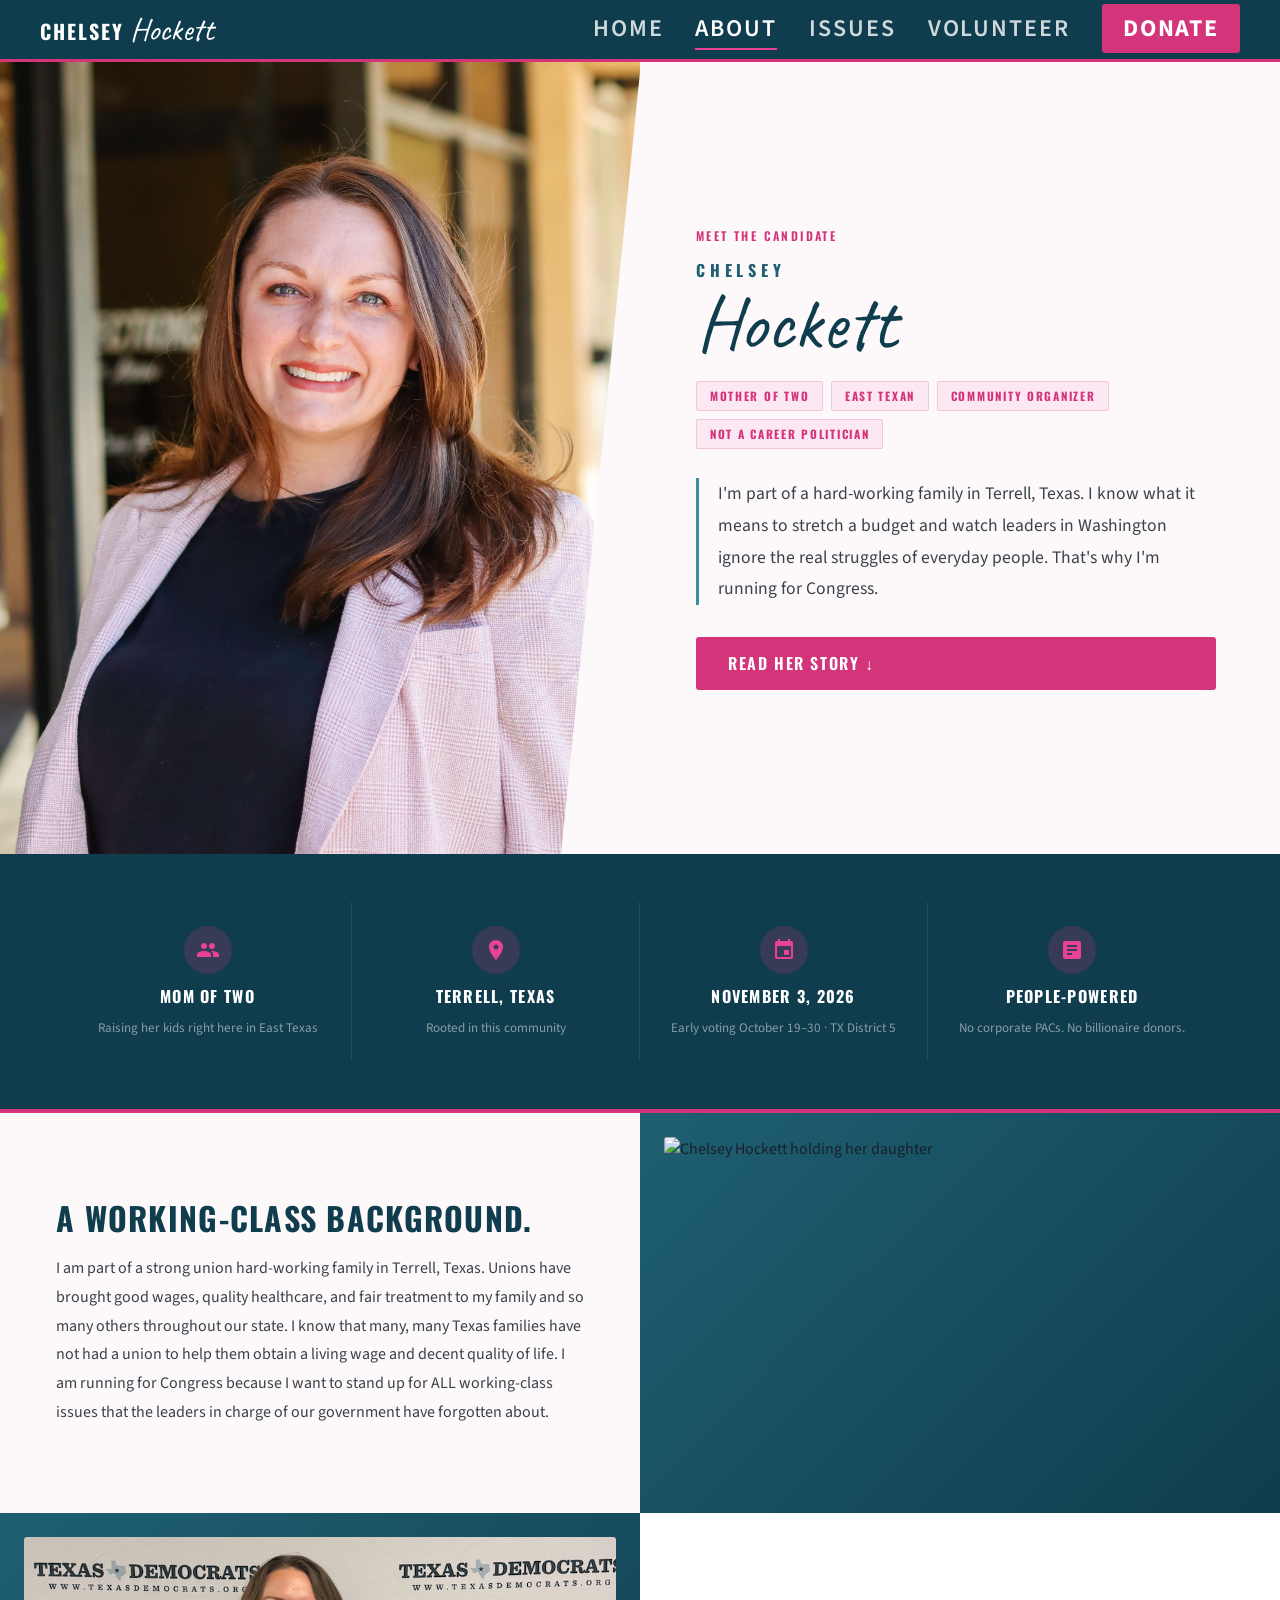
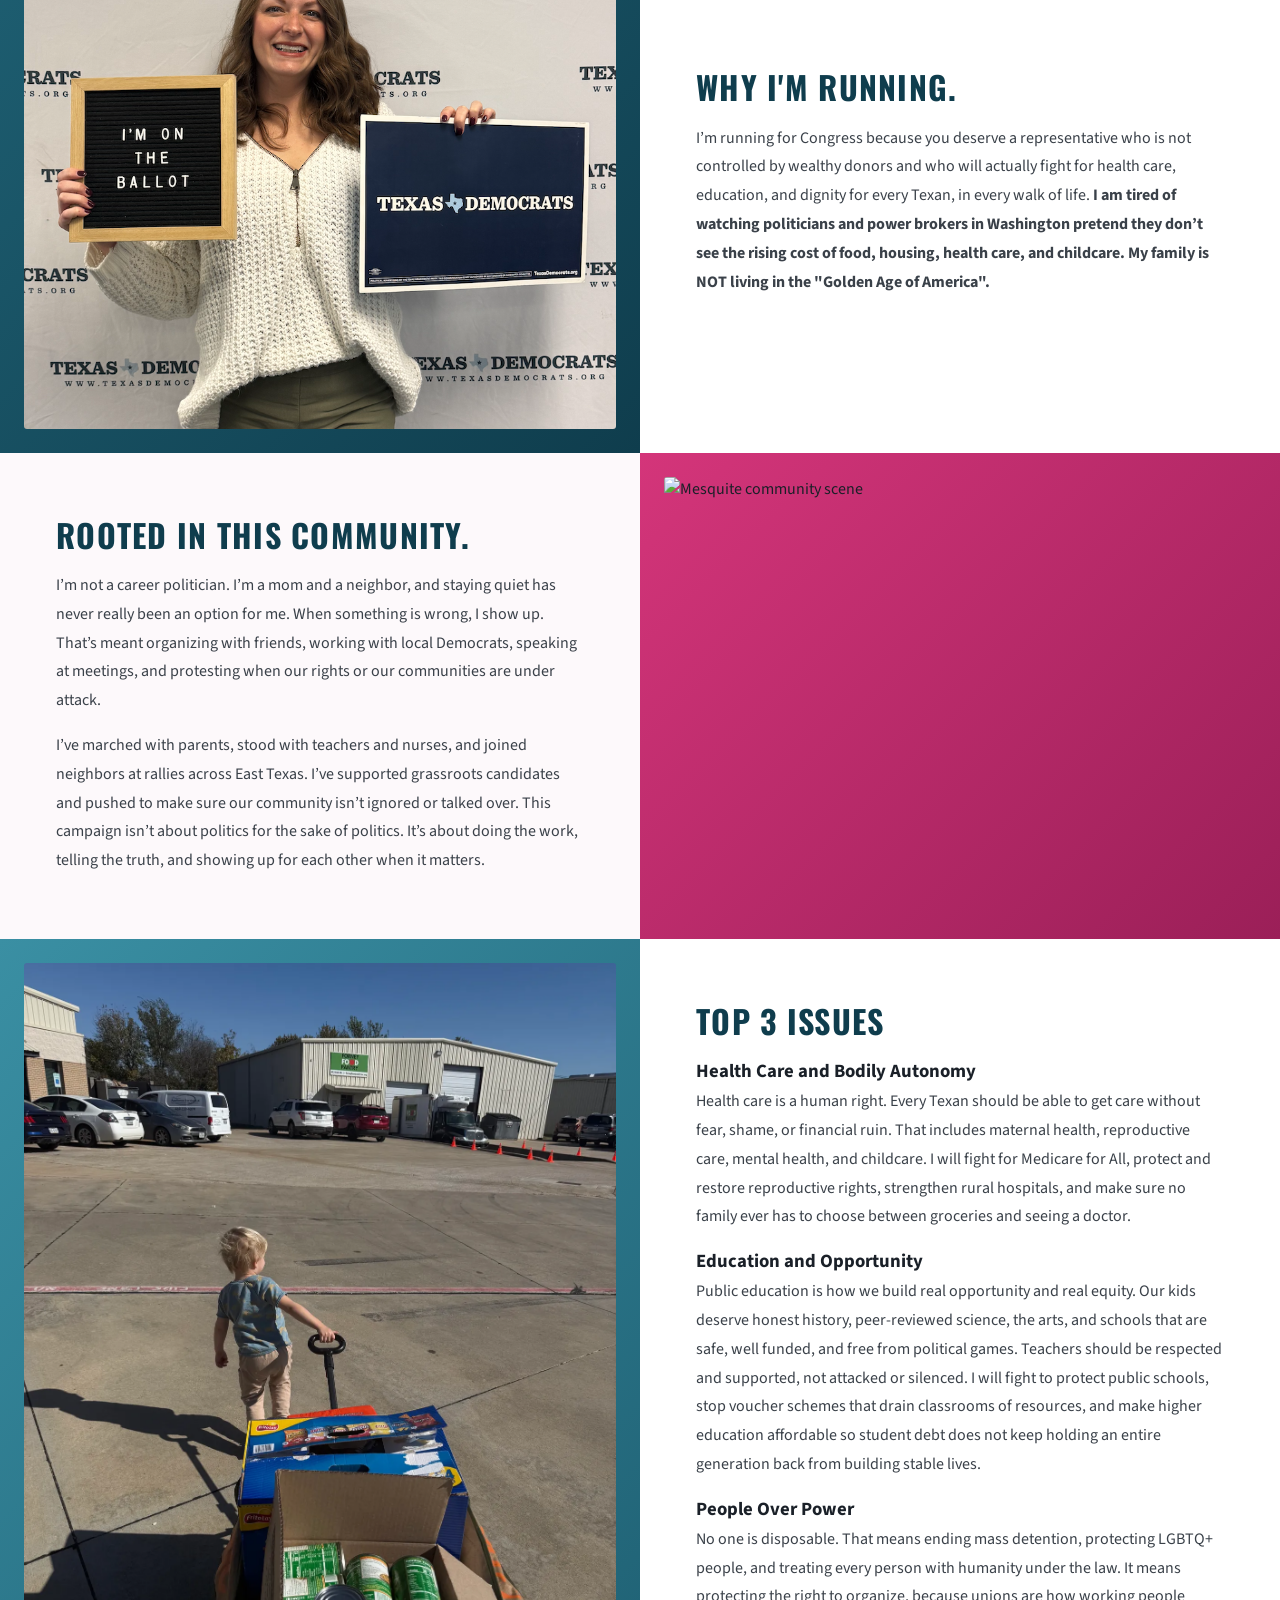
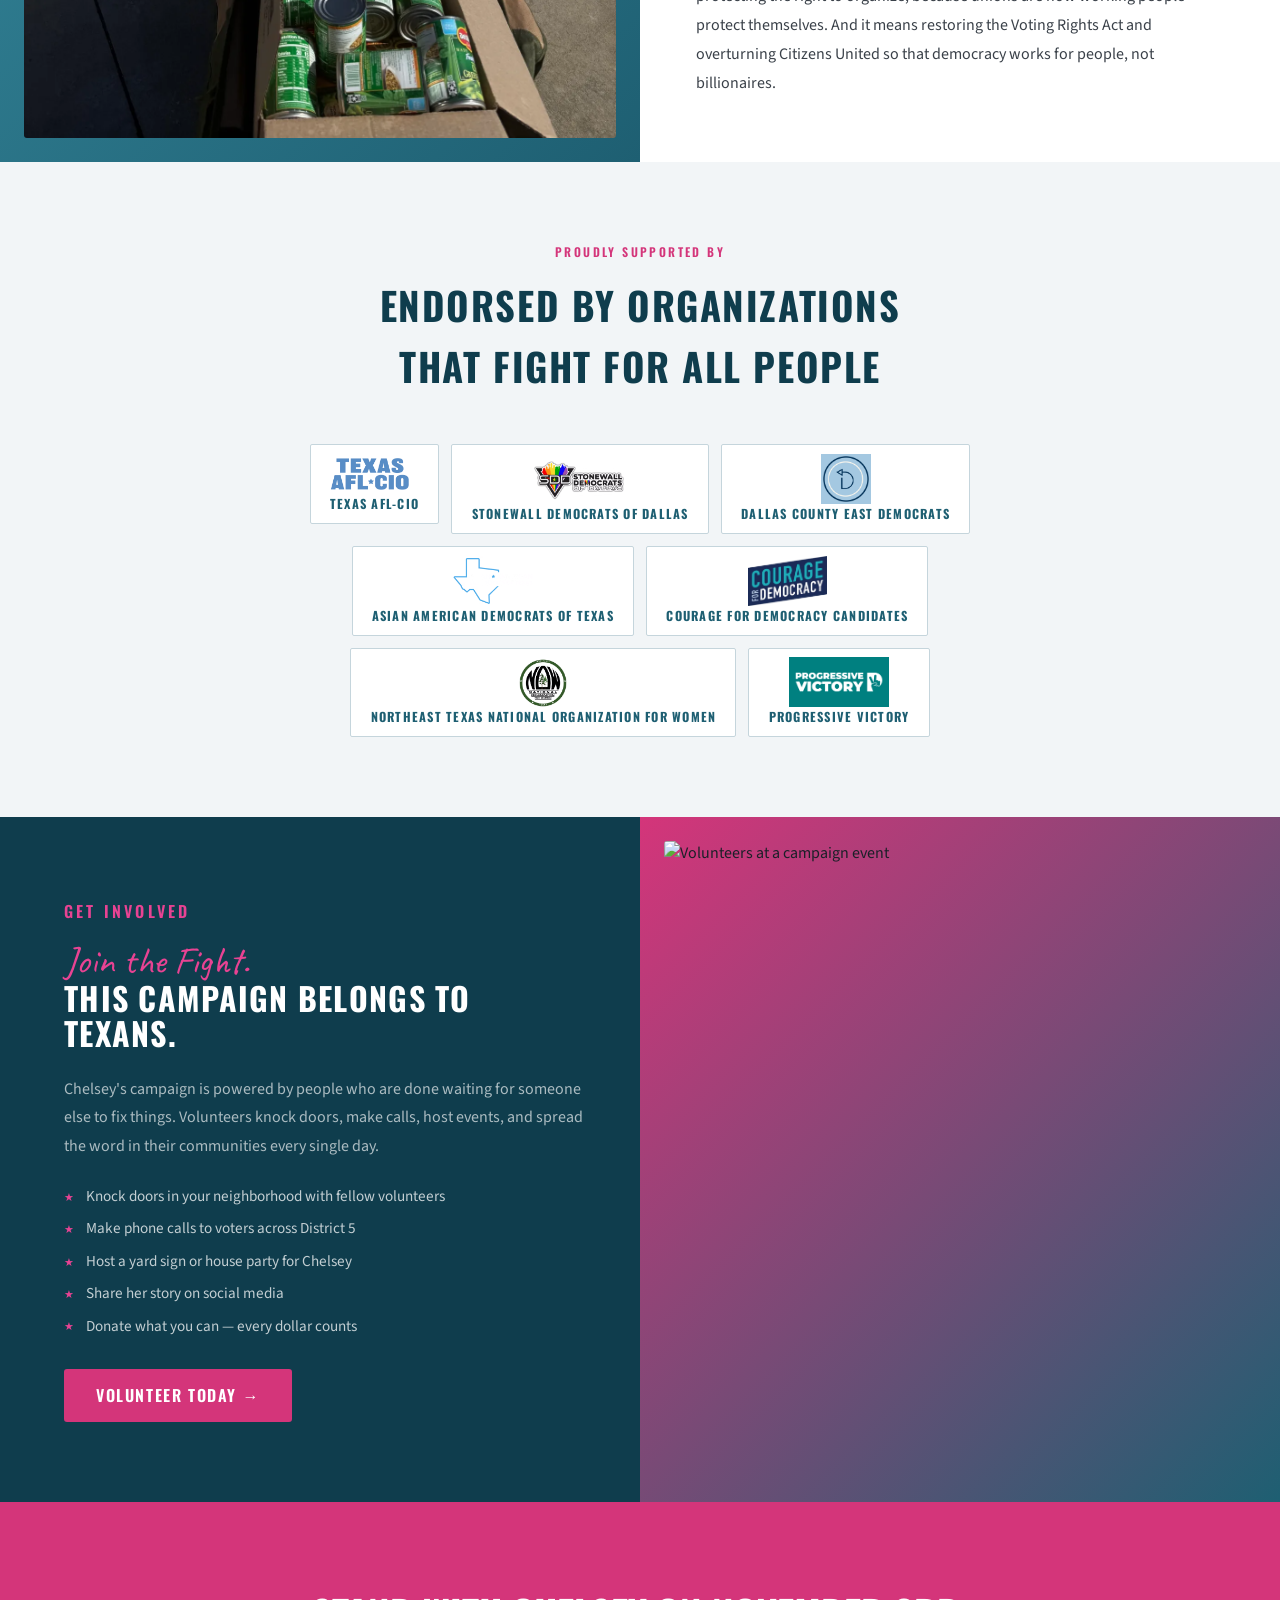
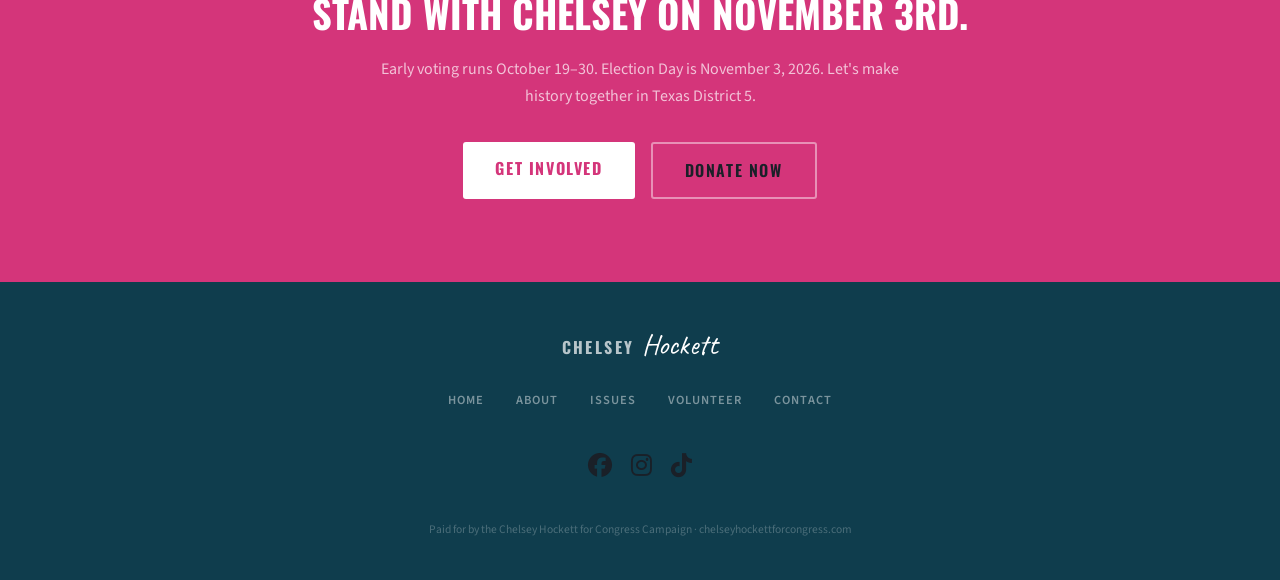
==== about.html @ 472e2acf "added volunteer page, corrected social media icons on index page, added google calendar api and js" ====
<!DOCTYPE html>
<html lang="en">
<head>
<meta charset="UTF-8">
<meta name="viewport" content="width=device-width, initial-scale=1.0">
<title>About – Chelsey Hockett for Congress</title>
<link href="https://fonts.googleapis.com/css2?family=Oswald:wght@400;600;700&family=Satisfy&family=Source+Sans+3:wght@400;600&display=swap" rel="stylesheet">
<link href="https://fonts.googleapis.com/css2?family=Caveat:wght@400..700&family=Oswald:wght@400;600;700&family=Satisfy&family=Source+Sans+3:wght@400;600&display=swap" rel="stylesheet">
<link rel="stylesheet" href="https://cdnjs.cloudflare.com/ajax/libs/font-awesome/6.5.0/css/all.min.css">
<link rel="stylesheet" href="css/style.css">
</head>

<body>
<!-- NAV -->
<nav>
  <div class="nav-logo">
    <span class="nav-logo-bold">Chelsey</span>
    <span class="nav-logo-script">Hockett</span>
  </div>
  <button class="nav-toggle" aria-label="Toggle navigation" onclick="this.classList.toggle('open'); document.querySelector('.nav-links').classList.toggle('open')"><span></span><span></span><span></span></button>
  <ul class="nav-links">
    <li><a href="index.html">Home</a></li>
    <li><a href="about.html" class="active">About</a></li>
    <li><a href="issues.html">Issues</a></li>
    <li><a href="volunteer.html">Volunteer</a></li>
    <li><a href="https://secure.actblue.com/donate/chelseyhockettforcongress" class="nav-donate">Donate</a></li>
  </ul>
</nav>

<!-- HERO -->
<section class="about-hero">
  <div class="about-hero-photo">
    <div class="photo-placeholder">
      <img src="images/chelsey.jpg" alt="Chelsey Hockett smiling" style="position: absolute; top: 0; left: 0; width: 100%; height: 100%; object-fit: cover">
    </div>
  </div>
  <div class="about-hero-text">
    <p class="section-label">Meet the Candidate</p>
    <div class="hero-name-display">
      <span class="first">Chelsey</span>
      <span class="last">Hockett</span>
    </div>
    <div class="hero-descriptor">
      <span class="descriptor-tag">Mother of Two</span>
      <span class="descriptor-tag">East Texan</span>
      <span class="descriptor-tag">Community Organizer</span>
      <span class="descriptor-tag">Not a Career Politician</span>
    </div>
    <p class="hero-intro">I'm part of a hard-working family in Terrell, Texas. I know what it means to stretch a budget and watch leaders in Washington ignore the real struggles of everyday people. That's why I'm running for Congress.</p>
    <a href="#her-story" class="btn-pink">Read Her Story ↓</a>
  </div>
</section>

<!-- IDENTITY STRIP -->
<div class="identity-strip">
  <div class="identity-item">
    <div class="identity-icon">
      <svg viewBox="0 0 24 24"><path d="M16 11c1.66 0 2.99-1.34 2.99-3S17.66 5 16 5c-1.66 0-3 1.34-3 3s1.34 3 3 3zm-8 0c1.66 0 2.99-1.34 2.99-3S9.66 5 8 5C6.34 5 5 6.34 5 8s1.34 3 3 3zm0 2c-2.33 0-7 1.17-7 3.5V19h14v-2.5c0-2.33-4.67-3.5-7-3.5zm8 0c-.29 0-.62.02-.97.05 1.16.84 1.97 1.97 1.97 3.45V19h6v-2.5c0-2.33-4.67-3.5-7-3.5z"/></svg>
    </div>
    <h3>Mom of Two</h3>
    <p>Raising her kids right here in East Texas</p>
  </div>
  <div class="identity-item">
    <div class="identity-icon">
      <svg viewBox="0 0 24 24"><path d="M12 2C8.13 2 5 5.13 5 9c0 5.25 7 13 7 13s7-7.75 7-13c0-3.87-3.13-7-7-7zm0 9.5c-1.38 0-2.5-1.12-2.5-2.5s1.12-2.5 2.5-2.5 2.5 1.12 2.5 2.5-1.12 2.5-2.5 2.5z"/></svg>
    </div>
    <h3>Terrell, Texas</h3>
    <p>Rooted in this community</p>
  </div>
  <div class="identity-item">
    <div class="identity-icon">
      <svg viewBox="0 0 24 24"><path d="M17 12h-5v5h5v-5zM16 1v2H8V1H6v2H5c-1.11 0-1.99.9-1.99 2L3 19c0 1.1.89 2 2 2h14c1.1 0 2-.9 2-2V5c0-1.1-.9-2-2-2h-1V1h-2zm3 18H5V8h14v11z"/></svg>
    </div>
    <h3>November 3, 2026</h3>
    <p>Early voting October 19–30 · TX District 5</p>
  </div>
  <div class="identity-item">
    <div class="identity-icon">
      <svg viewBox="0 0 24 24"><path d="M19 3H5c-1.1 0-2 .9-2 2v14c0 1.1.9 2 2 2h14c1.1 0 2-.9 2-2V5c0-1.1-.9-2-2-2zm-7 14H7v-2h5v2zm5-4H7v-2h10v2zm0-4H7V7h10v2z"/></svg>
    </div>
    <h3>People-Powered</h3>
    <p>No corporate PACs. No billionaire donors.</p>
  </div>
</div>

<!-- STORY SECTIONS -->
<div id="her-story">

  <!-- Chapter 1: Who She Is -->
  <div class="story-section">
    <div class="story-text cream">
      <h2>A Working-Class Background.</h2>
      <p>I am part of a strong union hard-working family in Terrell, Texas. Unions have brought good wages, quality healthcare, and fair treatment to my family and so many others throughout our state. I know that many, many Texas families have not had a union to help them obtain a living wage and decent quality of life. I am running for Congress because I want to stand up for ALL working-class issues that the leaders in charge of our government have forgotten about.</p>
    </div>
<div class="story-photo deep-bg" style="padding: 1.5rem;">
  <img src="images/chelseyandava.jpg" alt="Chelsey Hockett holding her daughter" style="width: 100%; height: 100%; object-fit: contain; display: block; border-radius: 3px;">
</div>
  </div>

  <!-- Chapter 2: Why She's Running -->
  <div class="story-section reverse">
    <div class="story-text">
      <h2>Why I'm Running.</h2>
      <p>I’m running for Congress because you deserve a representative who is not controlled by wealthy donors and who will actually fight for health care, education, and dignity for every Texan, in every walk of life. <b>I am tired of watching politicians and power brokers in Washington pretend they don’t see the rising cost of food, housing, health care, and childcare. My family is NOT living in the "Golden Age of America".</b></p>
    </div>
<div class="story-photo deep-bg" style="padding: 1.5rem;">
  <img src="images/registeredDem2.png" alt="Chelsey Hockett holding a plaque that says 'Registered Democrat'" style="width: 100%; height: 100%; object-fit: contain; display: block; border-radius: 3px;">
</div>
  </div>

  <!-- PULL QUOTE -->
 <!-- <div class="full-quote">
    <blockquote>"I'm running because you deserve someone in Congress who knows what a grocery bill feels like. Someone who isn't beholden to donors, only to their constituents."</blockquote>
    <cite>— Chelsey Hockett</cite>
  </div>
-->
  <!-- Chapter 3: Community -->
  <div class="story-section">
    <div class="story-text cream">
      <h2>Rooted in This Community.</h2>
      <p>I’m not a career politician. I’m a mom and a neighbor, and staying quiet has never really been an option for me. When something is wrong, I show up. That’s meant organizing with friends, working with local Democrats, speaking at meetings, and protesting when our rights or our communities are under attack.</p>
      <p>I’ve marched with parents, stood with teachers and nurses, and joined neighbors at rallies across East Texas. I’ve supported grassroots candidates and pushed to make sure our community isn’t ignored or talked over. This campaign isn’t about politics for the sake of politics. It’s about doing the work, telling the truth, and showing up for each other when it matters.</p>
    </div>
    <div class="story-photo pink-bg">
      <img src="images/mesquite.jpg" alt="Mesquite community scene" style="position: absolute; top: 1.5rem; left: 1.5rem; width: calc(100% - 3rem); height: calc(100% - 3rem); object-fit: cover; border-radius: 3px">
    </div>
  </div>

  <!-- Chapter 4: What She Believes -->
  <div class="story-section reverse">
    <div class="story-text">
      <h2>Top 3 Issues</h2>
      <h3>Health Care and Bodily Autonomy</h3>
      <p>Health care is a human right. Every Texan should be able to get care without fear, shame, or financial ruin. That includes maternal health, reproductive care, mental health, and childcare. I will fight for Medicare for All, protect and restore reproductive rights, strengthen rural hospitals, and make sure no family ever has to choose between groceries and seeing a doctor.</p>
      <h3>Education and Opportunity</h3>
      <p>Public education is how we build real opportunity and real equity. Our kids deserve honest history, peer-reviewed science, the arts, and schools that are safe, well funded, and free from political games. Teachers should be respected and supported, not attacked or silenced. I will fight to protect public schools, stop voucher schemes that drain classrooms of resources, and make higher education affordable so student debt does not keep holding an entire generation back from building stable lives.</p>
      <h3>People Over Power</h3>
      <p>No one is disposable. That means ending mass detention, protecting LGBTQ+ people, and treating every person with humanity under the law. It means protecting the right to organize, because unions are how working people protect themselves. And it means restoring the Voting Rights Act and overturning Citizens United so that democracy works for people, not billionaires.</p>
    </div>
    <div class="story-photo teal-bg">
      <img src="images/nolan.jpg" alt="Nolan wheeling a wagon of canned goods to donate" style="position: absolute; top: 1.5rem; left: 1.5rem; width: calc(100% - 3rem); height: calc(100% - 3rem); object-fit: cover; border-radius: 3px">
    </div>
  </div>

</div>

<!-- ENDORSEMENTS -->
<section class="endorsements">
  <p class="section-label">Proudly Supported By</p>
  <h2>Endorsed By Organizations <br>That Fight for ALL People</h2>
  <div class="endorse-grid">

    <a href="https://texasaflcio.org/news/endorsements" target="_blank" rel="noopener noreferrer">
    <div class="endorse-badge">
      <div>
        <img src="images/aflcio.png" alt="Texas AFL-CIO logo" style="width: 80px; height: 40px; object-fit: contain; display: block;">
      Texas AFL-CIO
      </div>
    </div>
    </a>

    <a href="https://www.stonewalldemocratsofdallas.com/endorsements" target="_blank" rel="noopener noreferrer">
    <div class="endorse-badge">
      <div>
        <img src="images/stonewalldallasdemslogo.png" alt="Dallas Stonewall Democrats logo" style="width: 100px; height: 50px; object-fit: contain; display: block; margin: 0 auto;">
      </div>
        Stonewall Democrats of Dallas
    </div>
    </a>

    <a href="https://dallascountyeastdemocrats.com" target="_blank" rel="noopener noreferrer">
    <div class="endorse-badge">
      <div>
        <img src="images/dallascountyeastdems.png" alt="Dallas County East Democrats logo" style="width: 100px; height: 50px; object-fit: contain; display: block; margin: 0 auto;">
      </div>
        Dallas County East Democrats
    </div>
    </a>

    <a href="https://www.texasasiandemocrats.org/endorsements" target="_blank" rel="noopener noreferrer">
    <div class="endorse-badge">
      <div>
        <img src="images/AADT-logo.png" alt="Asian American Democrats of Texas Logo" style="width: 100px; height: 50px; object-fit: contain; display: block; margin: 0 auto;">
      </div>
        Asian American Democrats of Texas
    </div>
    </a>

  <a href="https://couragefordemocracy.com/candidates/?_state=tx" target="_blank" rel="noopener noreferrer">
    <div class="endorse-badge">
      <div>
        <img src="images/CFD-logo.png" alt="Courage For Democracy Logo" style="width: 100px; height: 50px; object-fit: contain; display: block; margin: 0 auto;">
      </div>
        Courage For Democracy Candidates
    </div>
    </a>

    <a href="https://www.facebook.com/groups/netxnow/posts/1466183951715568/" target="_blank" rel="noopener noreferrer">
    <div class="endorse-badge">
      <div>
        <img src="images/netxnow.png" alt="NetX Now Logo" style="width: 100px; height: 50px; object-fit: contain; display: block; margin: 0 auto;">
      </div>
        Northeast Texas National Organization for Women
    </div>
    </a>

    <a href="https://www.progressivevictory.win/endorsements" target="_blank" rel="noopener noreferrer">
    <div class="endorse-badge">
      <div>
        <img src="images/progvictorylogo.png" alt="Progressive Victory Logo" style="width: 100px; height: 50px; object-fit: contain; display: block; margin: 0 auto; background-color: teal;">
      </div>
        Progressive Victory
    </div>
    </a>

    <!--<a href="" target="_blank" rel="noopener noreferrer">
    <div class="endorse-badge">
      <div>
        <img src="images/" alt="" style="width: 100px; height: 50px; object-fit: contain; display: block; margin: 0 auto;">
      </div>
        
    </div>
    </a>
  -->
  </div>
</section>

<!-- INVOLVEMENT / VOLUNTEER -->
<section class="involvement">
  <div class="involvement-text">
    <p class="section-label">Get Involved</p>
    <h2>
      <span class="script">Join the Fight.</span>
      This Campaign Belongs to Texans.
    </h2>
    <p>Chelsey's campaign is powered by people who are done waiting for someone else to fix things. Volunteers knock doors, make calls, host events, and spread the word in their communities every single day.</p>
    <ul class="involvement-list">
      <li>Knock doors in your neighborhood with fellow volunteers</li>
      <li>Make phone calls to voters across District 5</li>
      <li>Host a yard sign or house party for Chelsey</li>
      <li>Share her story on social media</li>
      <li>Donate what you can — every dollar counts</li>
    </ul>
    <a href="https://lp.constantcontactpages.com/sl/wQyLsHx" class="btn-pink" style="align-self: flex-start;">Volunteer Today →</a>
  </div>
  <div class="involvement-photo">
  <img src="images/volunteer.jpg" alt="Volunteers at a campaign event" style="position: absolute; top: 1.5rem; left: 1.5rem; width: calc(100% - 3rem); height: calc(100% - 3rem); object-fit: cover; border-radius: 3px;">
  </div>
</section>

<!-- CTA -->
<section class="about-cta">
  <h2>Stand With Chelsey on November 3rd.</h2>
  <p>Early voting runs October 19–30. Election Day is November 3, 2026. Let's make history together in Texas District 5.</p>
  <div class="cta-buttons">
    <a href="https://lp.constantcontactpages.com/sl/wQyLsHx" class="btn-white">Get Involved</a>
    <a href="https://secure.actblue.com/donate/chelseyhockettforcongress" class="btn-outline-white">Donate Now</a>
  </div>
</section>

<!-- FOOTER -->
<footer>
  <div class="footer-logo">
    <span class="footer-logo-bold">Chelsey</span>
    <span class="footer-logo-script">Hockett</span>
  </div>
  <ul class="footer-links">
    <li><a href="index.html">Home</a></li>
    <li><a href="about.html">About</a></li>
    <li><a href="issues.html">Issues</a></li>
    <li><a href="volunteer.html">Volunteer</a></li>
    <li><a href="mailto:campaign@chelseyhockettforcongress.com">Contact</a></li>
  </ul>
  <div class="footer-social">
    <a href="https://facebook.com/YOURPAGE" target="_blank" rel="noopener noreferrer" aria-label="Facebook">
      <i class="fa-brands fa-facebook"></i>
    </a>
    <a href="https://instagram.com/YOURHANDLE" target="_blank" rel="noopener noreferrer" aria-label="Instagram">
      <i class="fa-brands fa-instagram"></i>
    </a>
    <a href="https://tiktok.com/@YOURHANDLE" target="_blank" rel="noopener noreferrer" aria-label="TikTok">
      <i class="fa-brands fa-tiktok"></i>
    </a>
  </div>
  <p class="footer-legal">Paid for by the Chelsey Hockett for Congress Campaign · chelseyhockettforcongress.com</p>
</footer>
</body>
</html>
---- css/style.css ----
:root {
  --teal: #3a8fa3;
  --teal-dark: #1e5f72;
  --teal-deeper: #0f3d4d;
  --teal-light: #d6eef4;
  --pink: #d4357a;
  --pink-bright: #e84393;
  --pink-light: #fce8f2;
  --white: #ffffff;
  --cream: #fdf9fb;
  --charcoal: #1a2028;
  --gray-mid: #7a8490;
  --gray-light: #f2f5f7;
}

* {
  margin: 0;
  padding: 0;
  box-sizing: border-box;
}

body {
  font-family: 'Source Sans 3', sans-serif;
  background: var(--white);
  color: var(--charcoal);
  line-height: 1.6;
}

/* NAV */
nav {
  background: var(--teal-deeper);
  display: flex;
  align-items: center;
  justify-content: space-between;
  padding: 0 2.5rem;
  height: 62px;
  position: sticky;
  top: 0;
  z-index: 100;
  border-bottom: 3px solid var(--pink);
}

.nav-logo { display: flex; align-items: baseline; gap: 0.4rem; }
.nav-logo-bold { font-family: 'Oswald', sans-serif; font-size: 1.25rem; font-weight: 700; color: var(--white); letter-spacing: 0.1em; text-transform: uppercase; }
.nav-logo-script { font-family: 'Caveat', cursive; font-size: 2rem; color: var(--white); }
.nav-links { display: flex; gap: 2rem; list-style: none; align-items: center; }
.nav-links a { color: rgba(255,255,255,0.8); text-decoration: none; font-size: 1.5rem; font-weight: 600; letter-spacing: 0.08em; text-transform: uppercase; transition: color 0.2s; }
.nav-links a:hover { color: var(--white); }
.nav-links a.active { color: var(--white); border-bottom: 2px solid var(--pink-bright); padding-bottom: 2px; }
.nav-donate { background: var(--pink) !important; color: var(--white) !important; padding: 0.45rem 1.3rem; border-radius: 3px; font-weight: 700 !important; border-bottom: none !important; }
.nav-donate:hover { background: var(--pink-bright) !important; }

/* FOOTER */
footer {
  background: var(--teal-deeper);
  border-top: 3px solid var(--pink);
  padding: 2.5rem 4rem;
  display: flex;
  flex-direction: column;
  align-items: center;
  gap: 1.2rem;
}

.footer-logo { display: flex; align-items: baseline; gap: 0.5rem; }
.footer-logo-bold { font-family: 'Oswald', sans-serif; font-size: 1rem; font-weight: 700; color: rgba(255,255,255,0.7); letter-spacing: 0.15em; text-transform: uppercase; }
.footer-logo-script { font-family: 'Caveat', cursive; font-size: 1.8rem; color: var(--white); }
.footer-links { display: flex; gap: 2rem; list-style: none; }
.footer-links a { color: rgba(255,255,255,0.45); text-decoration: none; font-size: 0.78rem; font-weight: 600; letter-spacing: 0.08em; text-transform: uppercase; }
.footer-links a:hover { color: var(--white); }
.footer-legal { font-size: 0.72rem; color: rgba(255,255,255,0.25); text-align: center; }
.footer-social {
  display: flex;
  gap: 1.2rem;
  justify-content: center;
  margin: 1rem 0;
}

.footer-social a {
  font-size: 1.5rem;
  color: inherit;
  text-decoration: none;
  transition: opacity 0.2s;
}

.footer-social a:hover {
  opacity: 0.7;
}

/* CONTACT FORM */
.contact-section {
  background: var(--gray-light);
  padding: 5rem 2rem;
}

.contact-inner {
  max-width: 600px;
  margin: 0 auto;
  text-align: center;
}

.contact-form {
  background: var(--white);
  border: 1px solid #dde3e8;
  border-top: 4px solid var(--teal);
  border-radius: 4px;
  padding: 2.5rem;
  text-align: left;
}

.contact-form .form-field {
  margin-bottom: 1.25rem;
}

.contact-form .form-field label {
  font-size: 0.8rem;
  font-weight: 600;
  letter-spacing: 0.08em;
  text-transform: uppercase;
  color: var(--gray-mid);
  margin-bottom: 0.4rem;
  display: block;
}

.contact-form .form-field input,
.contact-form .form-field textarea {
  width: 100%;
  padding: 0.75rem 0.9rem;
  border: 1px solid #dde3e8;
  border-radius: 3px;
  font-family: 'Source Sans 3', sans-serif;
  font-size: 1rem;
  color: var(--charcoal);
  transition: border-color 0.2s;
  outline: none;
}

.contact-form .form-field input:focus,
.contact-form .form-field textarea:focus {
  border-color: var(--teal);
}

.contact-form .form-field textarea {
  resize: vertical;
  min-height: 120px;
}

.contact-form .btn-pink {
  width: 100%;
  margin-top: 0.5rem;
}

/* BUTTONS */
.btn-pink {
  background: var(--pink);
  color: var(--white);
  padding: 0.85rem 2rem;
  font-family: 'Oswald', sans-serif;
  font-size: 1rem;
  font-weight: 600;
  letter-spacing: 0.1em;
  text-transform: uppercase;
  border: none;
  border-radius: 3px;
  cursor: pointer;
  text-decoration: none;
  display: inline-block;
  transition: background 0.2s, transform 0.1s;
}

.btn-pink:hover { background: var(--pink-bright); transform: translateY(-1px); }

.btn-outline-white {
  background: transparent;
  color: var(--charcoal);
  padding: 0.85rem 2rem;
  font-family: 'Oswald', sans-serif;
  font-size: 1rem;
  font-weight: 600;
  letter-spacing: 0.1em;
  text-transform: uppercase;
  border: 2px solid rgba(255,255,255,0.45);
  border-radius: 3px;
  cursor: pointer;
  text-decoration: none;
  display: inline-block;
  transition: border-color 0.2s, background 0.2s;
}

.btn-outline-white:hover { border-color: var(--white); background: rgba(255,255,255,0.1); }

.btn-white {
  background: var(--white);
  color: var(--pink);
  padding: 0.85rem 2rem;
  font-family: 'Oswald', sans-serif;
  font-size: 1rem;
  font-weight: 700;
  letter-spacing: 0.1em;
  text-transform: uppercase;
  border: none;
  border-radius: 3px;
  cursor: pointer;
  text-decoration: none;
  display: inline-block;
  transition: opacity 0.2s;
}

.btn-white:hover { opacity: 0.9; }

.btn-outline-pink {
  background: transparent;
  color: var(--white);
  padding: 0.85rem 2rem;
  font-family: 'Oswald', sans-serif;
  font-size: 1rem;
  font-weight: 700;
  letter-spacing: 0.1em;
  text-transform: uppercase;
  border: 2px solid rgba(255,255,255,0.6);
  border-radius: 3px;
  cursor: pointer;
  text-decoration: none;
  display: inline-block;
  transition: border-color 0.2s;
}

.btn-outline-pink:hover { border-color: var(--white); }

/* SECTIONS & COMPONENTS */
.section-label {
  font-family: 'Oswald', sans-serif;
  font-size: 0.75rem;
  font-weight: 600;
  letter-spacing: 0.2em;
  text-transform: uppercase;
  color: var(--pink);
  margin-bottom: 0.8rem;
}

.section-title {
  font-family: 'Oswald', sans-serif;
  font-size: clamp(2rem, 3.5vw, 2.8rem);
  font-weight: 700;
  text-transform: uppercase;
  color: var(--teal-deeper);
  line-height: 1.05;
  margin-bottom: 1.5rem;
  letter-spacing: 0.02em;
}

.section-title .accent { color: var(--pink); }

.section-title .script-accent {
  font-family: 'Caveat', cursive;
  font-size: 1.15em;
  text-transform: none;
  font-weight: 400;
  letter-spacing: 0;
  color: var(--pink);
}

/* HOMEPAGE STYLES */

/* HERO */
.hero {
  background: var(--teal-dark);
  min-height: 90vh;
  display: grid;
  grid-template-columns: 1fr 1fr;
  overflow: hidden;
  position: relative;
}

.hero::after {
  content: '';
  position: absolute;
  top: 0;
  right: 0;
  width: 52%;
  height: 100%;
  background: var(--pink);
  clip-path: polygon(18% 0%, 100% 0%, 100% 100%, 0% 100%);
  z-index: 0;
}

.hero-text {
  display: flex;
  flex-direction: column;
  justify-content: center;
  padding: 5rem 3rem 5rem 4rem;
  position: relative;
  z-index: 2;
}

.hero-eyebrow {
  font-family: 'Oswald', sans-serif;
  font-size: 0.75rem;
  font-weight: 600;
  letter-spacing: 0.25em;
  text-transform: uppercase;
  color: rgba(255,255,255,0.7);
  margin-bottom: 1rem;
}

.hero-name-block { margin-bottom: 1.5rem; }

.hero-first {
  font-family: 'Oswald', sans-serif;
  font-size: 2rem;
  font-weight: 400;
  letter-spacing: 0.25em;
  text-transform: uppercase;
  color: rgba(255,255,255,0.85);
  display: block;
  line-height: 1;
  margin-bottom: 0.1rem;
}

.hero-last {
  font-family: 'Caveat', cursive;
  font-size: clamp(5rem, 8vw, 7rem);
  color: var(--white);
  display: block;
  line-height: 1;
}

.hero-divider {
  display: flex;
  align-items: center;
  gap: 0.8rem;
  margin-bottom: 1.5rem;
}

.hero-divider-line {
  flex: 1;
  height: 1px;
  background: rgba(255,255,255,0.3);
}

.texas-star {
  color: var(--pink-bright);
  font-size: 1.1rem;
}

.hero-tagline {
  font-family: 'Oswald', sans-serif;
  font-size: clamp(1.6rem, 3vw, 2.2rem);
  font-weight: 700;
  color: var(--white);
  text-transform: uppercase;
  letter-spacing: 0.03em;
  line-height: 1.15;
  margin-bottom: 0.8rem;
}

.hero-sub-race {
  font-family: 'Oswald', sans-serif;
  font-size: 0.8rem;
  font-weight: 600;
  letter-spacing: 0.2em;
  text-transform: uppercase;
  color: rgba(255,255,255,0.6);
  margin-bottom: 2.5rem;
}

.hero-ctas {
  display: flex;
  gap: 1rem;
  flex-wrap: wrap;
}

.hero-right {
  position: relative;
  z-index: 2;
  display: flex;
  flex-direction: column;
  justify-content: center;
  padding: 5rem 3.5rem 5rem 10rem;
}

.hero-right h2 {
  font-family: 'Oswald', sans-serif;
  font-size: clamp(1.6rem, 2.5vw, 2.2rem);
  font-weight: 700;
  text-transform: uppercase;
  color: var(--white);
  letter-spacing: 0.04em;
  margin-bottom: 1.5rem;
  line-height: 1.15;
}

.photo-section {
  position: relative;
  overflow: hidden;
}

.photo-bg {
  position: absolute;
  inset: 0;
  background-image: url('images/protest.jpg');
  background-size: cover;
  background-position: center;
  filter: blur(8px) brightness(0.6);
  transform: scale(1.1); 
  opacity: 0.5;
}

.photo-main {
  position: relative; 
  display: block;
  margin: 0 auto;
  width: 60%;
  border: 4px solid var(--pink-bright);
}

.checklist {
  list-style: none;
  display: flex;
  flex-direction: column;
  gap: 0.75rem;
}

.checklist li {
  display: flex;
  align-items: flex-start;
}

.check-content {
  display: flex;
  flex-direction: column;
  gap: 0.2rem;
}

.check-title {
  font-family: 'Oswald', sans-serif;
  font-size: 1.05rem;
  font-weight: 600;
  color: var(--white);
  letter-spacing: 0.03em;
  text-transform: uppercase;
  line-height: 1.2;
}

.check-sub {
  font-family: 'Source Sans 3', sans-serif;
  font-size: 0.95rem;
  font-weight: 400;
  color: rgba(255, 255, 255, 0.65);
  text-transform: none;
  letter-spacing: 0;
  line-height: 1.4;
}

.check-icon {
  width: 22px;
  height: 22px;
  background: var(--teal-dark);
  border-radius: 50%;
  flex-shrink: 0;
  display: flex;
  align-items: center;
  justify-content: center;
  margin-top: 1px;
}

.check-icon svg {
  width: 13px;
  height: 13px;
  fill: var(--white);
}

.intro-strip {
  background: var(--teal-deeper);
  padding: 1.1rem 4rem;
  display: flex;
  align-items: center;
  justify-content: center;
  gap: 1rem;
  border-top: 3px solid var(--teal);
}

.intro-strip p {
  font-family: 'Oswald', sans-serif;
  font-size: 1rem;
  font-weight: 600;
  letter-spacing: 0.08em;
  text-transform: uppercase;
  color: rgba(255,255,255,0.85);
  text-align: center;
}

.intro-strip span { color: var(--pink-bright); }

.about {
  display: grid;
  grid-template-columns: 1fr 1fr;
  min-height: 480px;
}

.about-image-col {
  background: var(--teal-light);
  position: relative;
  overflow: hidden;
  min-height: 420px;
}

.about-image-inner {
  width: 100%;
  height: 100%;
  min-height: 420px;
  background: linear-gradient(160deg, #3a8fa3 0%, #1e5f72 100%);
  display: flex;
  align-items: center;
  justify-content: center;
}

.about-text {
  padding: 5rem 4rem 5rem 3.5rem;
  background: var(--cream);
  display: flex;
  flex-direction: column;
  justify-content: center;
}

.about-text p {
  font-size: 1.05rem;
  color: #3a4149;
  line-height: 1.75;
  margin-bottom: 1rem;
}

.about-text p:last-of-type { margin-bottom: 1.8rem; }

.issues {
  padding: 6rem 4rem;
  background: var(--teal-deeper);
  position: relative;
  overflow: hidden;
}

.issues-header {
  text-align: center;
  margin-bottom: 3.5rem;
  position: relative;
  z-index: 2;
}

.issues-header .section-label { color: var(--pink-bright); }

.issues-header .section-title { color: var(--white); font-size: clamp(2rem, 3.5vw, 2.8rem); }

.issues-grid {
  display: grid;
  grid-template-columns: repeat(3, 1fr);
  gap: 1.25rem;
  max-width: 1100px;
  margin: 0 auto;
  position: relative;
  z-index: 2;
}

.issue-card {
  background: rgba(255,255,255,0.06);
  border: 1px solid rgba(255,255,255,0.1);
  border-top: 3px solid var(--pink);
  border-radius: 3px;
  padding: 2rem 1.75rem;
  transition: background 0.2s;
}

.issue-card:hover { background: rgba(255,255,255,0.1); }

.issue-card h3 {
  font-family: 'Oswald', sans-serif;
  font-size: 1.15rem;
  font-weight: 700;
  text-transform: uppercase;
  letter-spacing: 0.05em;
  color: var(--white);
  margin-bottom: 0.7rem;
}

.issue-card p {
  font-size: 0.9rem;
  color: rgba(255,255,255,0.65);
  line-height: 1.65;
}

.issue-tag {
  display: inline-block;
  margin-top: 1.1rem;
  font-family: 'Oswald', sans-serif;
  font-size: 0.7rem;
  font-weight: 600;
  letter-spacing: 0.15em;
  text-transform: uppercase;
  color: var(--pink-bright);
  border-bottom: 1px solid var(--pink);
  padding-bottom: 1px;
}

/* EVENTS */
.events {
  background: var(--pink-light);
  padding: 5rem 4rem;
  position: relative;
  overflow: hidden;
}

.events-header {
  text-align: center;
  margin-bottom: 3rem;
  position: relative;
  z-index: 2;
}

.events-header .section-label { color: var(--teal); }
.events-header .section-title { color: var(--charcoal); }

.events-grid {
  display: grid;
  grid-template-columns: repeat(3, 1fr);
  gap: 1.25rem;
  max-width: 1100px;
  margin: 0 auto;
  position: relative;
  z-index: 2;
}

.event-card {
  background: rgba(255,255,255,0.06);
  border: 1px solid rgba(255,255,255,0.1);
  border-top: 3px solid var(--pink);
  border-radius: 3px;
  padding: 1.75rem;
  display: flex;
  flex-direction: column;
  gap: 0.75rem;
  transition: background 0.2s;
}

.event-card:hover { background: rgba(255,255,255,0.1); }

.event-date-row { display: flex; align-items: center; gap: 0.75rem; }

.event-date-box {
  background: var(--pink);
  border-radius: 3px;
  padding: 0.3rem 0.65rem;
  text-align: center;
  flex-shrink: 0;
}

.event-date-box .month {
  font-family: 'Oswald', sans-serif;
  font-size: 0.62rem;
  font-weight: 700;
  letter-spacing: 0.15em;
  text-transform: uppercase;
  color: (var(--charcoal));
  line-height: 1;
}

.event-date-box .day {
  font-family: 'Oswald', sans-serif;
  font-size: 1.4rem;
  font-weight: 700;
  color: var(--charcoal);
  line-height: 1;
}

.event-type-badge {
  font-family: 'Oswald', sans-serif;
  font-size: 0.62rem;
  font-weight: 700;
  letter-spacing: 0.15em;
  text-transform: uppercase;
  color: var(--teal);
  background: rgba(232,67,147,0.15);
  border: 1px solid rgba(232,67,147,0.3);
  padding: 0.25rem 0.65rem;
  border-radius: 2px;
}

.event-card h3 {
  font-family: 'Oswald', sans-serif;
  font-size: 1.1rem;
  font-weight: 700;
  text-transform: uppercase;
  letter-spacing: 0.05em;
  color: var(--charcoal);
  line-height: 1.2;
  margin: 0;
}

.event-meta { display: flex; flex-direction: column; gap: 0.25rem; }

.event-meta span {
  font-size: 0.83rem;
  color: var(--charcoal);  line-height: 1.4;
}

.event-meta span strong { color: var(--charcoal); font-weight: 600; }

.event-link {
  display: inline-block;
  margin-top: 0.25rem;
  font-family: 'Oswald', sans-serif;
  font-size: 0.7rem;
  font-weight: 600;
  letter-spacing: 0.15em;
  text-transform: uppercase;
  color: var(--charcoal);
  text-decoration: none;
  border-bottom: 1px solid var(--pink);
  padding-bottom: 1px;
  width: fit-content;
}

/* Mobile */
@media (max-width: 768px) {
  .events { padding: 4rem 1.5rem; }
  .events-grid { grid-template-columns: 1fr; }
}

/* QUOTE */
.quote-section {
  background: var(--teal);
  padding: 5rem 4rem;
  text-align: center;
  position: relative;
  overflow: hidden;
}

.quote-section::before {
  position: absolute;
  top: -3rem;
  left: 1rem;
  font-family: 'Caveat', cursive;
  font-size: 18rem;
  color: rgba(255,255,255,0.1);
  line-height: 1;
  pointer-events: none;
}

.quote-text {
  font-family: 'Caveat', cursive;
  font-size: clamp(1.3rem, 2.5vw, 1.8rem);
  color: var(--white);
  max-width: 820px;
  margin: 0 auto 1.5rem;
  line-height: 1.6;
  position: relative;
  z-index: 2;
}

.quote-attr {
  font-family: 'Oswald', sans-serif;
  font-size: 0.8rem;
  font-weight: 600;
  letter-spacing: 0.15em;
  text-transform: uppercase;
  color: rgba(255,255,255,0.7);
  position: relative;
  z-index: 2;
}

.quote-section cite {
  font-family: 'Oswald', sans-serif;
  font-size: 0.78rem;
  font-weight: 600;
  letter-spacing: 0.15em;
  text-transform: uppercase;
  color: rgba(255,255,255,0.6);
  font-style: normal;
  position: relative;
  z-index: 2;
}

/* JOIN */
.join-wrap {
  background: var(--cream);
  padding: 5rem 3rem;
}

.join-inner {
  max-width: 1000px;
  margin: 0 auto;
  display: grid;
  grid-template-columns: 1fr 1fr;
  gap: 2rem;
  align-items: center;
}

.join-form {
  display: flex;
  flex-direction: column;
  align-items: center;
  justify-content: center;
  text-align: center;
}

.join-form h3 {
  font-family: 'Oswald', sans-serif;
  font-size: 1.4rem;
  font-weight: 700;
  text-transform: uppercase;
  color: var(--teal-deeper);
  margin-bottom: 1.5rem;
  letter-spacing: 0.04em;
}

.form-row {
  display: grid;
  grid-template-columns: 1fr 1fr;
  gap: 0.75rem;
  margin-bottom: 0.75rem;
}

.form-field {
  display: flex;
  flex-direction: column;
  gap: 0.3rem;
  margin-bottom: 0.75rem;
}

.form-field label {
  font-size: 0.75rem;
  font-weight: 600;
  letter-spacing: 0.08em;
  text-transform: uppercase;
  color: var(--gray-mid);
}

.form-field input {
  padding: 0.65rem 0.85rem;
  border: 1px solid #dde3e8;
  border-radius: 3px;
  font-family: 'Source Sans 3', sans-serif;
  font-size: 0.95rem;
  color: var(--charcoal);
  transition: border-color 0.2s;
  outline: none;
}

.form-field input:focus { border-color: var(--teal); }

.btn-form {
  width: 100%;
  background: var(--pink);
  color: var(--white);
  padding: 0.9rem;
  font-family: 'Oswald', sans-serif;
  font-size: 1rem;
  font-weight: 600;
  letter-spacing: 0.1em;
  text-transform: uppercase;
  border: none;
  border-radius: 3px;
  cursor: pointer;
  margin-top: 0.5rem;
  transition: background 0.2s;
}

.btn-form:hover { background: var(--pink-bright); }

/* DONATE */
.donate-strip {
  background: var(--teal-dark);
  padding: 5rem 4rem;
  text-align: center;
  position: relative;
  overflow: hidden;
}

.donate-strip .section-label { color: rgba(255,255,255,0.6); }

.donate-strip h2 {
  font-family: 'Oswald', sans-serif;
  font-size: clamp(2rem, 4vw, 3rem);
  font-weight: 700;
  text-transform: uppercase;
  color: var(--white);
  margin: 0.5rem 0 1rem;
  position: relative;
  z-index: 2;
}

.donate-strip p {
  color: rgba(255,255,255,0.6);
  font-size: 1rem;
  max-width: 540px;
  margin: 0 auto 2.5rem;
  line-height: 1.7;
  position: relative;
  z-index: 2;
}

.donate-amounts {
  display: flex;
  gap: 1rem;
  justify-content: center;
  flex-wrap: wrap;
  position: relative;
  z-index: 2;
}

.donate-btn {
  background: transparent;
  border: 2px solid rgba(255,255,255,0.35);
  color: rgba(255,255,255,0.85);
  padding: 1rem 2rem;
  font-family: 'Oswald', sans-serif;
  font-size: 1.2rem;
  font-weight: 700;
  letter-spacing: 0.05em;
  border-radius: 3px;
  cursor: pointer;
  transition: all 0.2s;
  min-width: 100px;
  text-decoration: none;
  display: inline-block;
}

.donate-btn:hover, .donate-btn.featured {
  background: var(--pink);
  border-color: var(--pink);
  color: var(--white);
}

/* ABOUT PAGE STYLES */

.about-hero {
  display: grid;
  grid-template-columns: 1fr 1fr;
  min-height: 88vh;
  position: relative;
  overflow: hidden;
}

.about-hero-photo {
  background: linear-gradient(160deg, #3a8fa3 0%, #0f3d4d 100%);
  position: relative;
  display: flex;
  align-items: flex-end;
  justify-content: center;
  overflow: hidden;
  min-height: 480px;
}

.photo-placeholder {
  width: 100%;
  height: 100%;
  min-height: 480px;
  display: flex;
  flex-direction: column;
  align-items: center;
  justify-content: center;
  gap: 0.5rem;
}

.photo-placeholder-label {
  font-family: 'Oswald', sans-serif;
  font-size: 0.7rem;
  letter-spacing: 0.2em;
  text-transform: uppercase;
  color: rgba(255,255,255,0.25);
}

.about-hero-photo::after {
  content: '';
  position: absolute;
  bottom: 0; right: -1px;
  width: 80px;
  height: 100%;
  background: var(--cream);
  clip-path: polygon(100% 0%, 100% 100%, 0% 100%);
  z-index: 2;
}

.about-hero-text {
  background: var(--cream);
  display: flex;
  flex-direction: column;
  justify-content: center;
  padding: 5rem 4rem 5rem 3.5rem;
  position: relative;
  z-index: 2;
}

.hero-name-display { margin-bottom: 1.2rem; }

.hero-name-display .first {
  font-family: 'Oswald', sans-serif;
  font-size: 1rem;
  font-weight: 700;
  letter-spacing: 0.3em;
  text-transform: uppercase;
  color: var(--teal-dark);
  display: block;
  margin-bottom: 0.1rem;
}

.hero-name-display .last {
  font-family: 'Caveat', cursive;
  font-size: clamp(3.5rem, 6vw, 5rem);
  color: var(--teal-deeper);
  display: block;
  line-height: 1;
}

.hero-descriptor {
  display: flex;
  flex-wrap: wrap;
  gap: 0.5rem;
  margin-bottom: 1.8rem;
}

.descriptor-tag {
  font-family: 'Oswald', sans-serif;
  font-size: 0.72rem;
  font-weight: 700;
  letter-spacing: 0.15em;
  text-transform: uppercase;
  color: var(--pink);
  background: var(--pink-light);
  padding: 0.3rem 0.8rem;
  border-radius: 2px;
  border: 1px solid rgba(212,53,122,0.2);
}

.hero-intro {
  font-size: 1.1rem;
  color: #3a4149;
  line-height: 1.8;
  margin-bottom: 2rem;
  border-left: 3px solid var(--teal);
  padding-left: 1.2rem;
}

.identity-strip {
  background: var(--teal-deeper);
  padding: 3rem 4rem;
  display: grid;
  grid-template-columns: repeat(4, 1fr);
  gap: 0;
  border-bottom: 4px solid var(--pink);
}

.identity-item {
  text-align: center;
  padding: 1.5rem 1rem;
  border-right: 1px solid rgba(255,255,255,0.08);
  display: flex;
  flex-direction: column;
  align-items: center;
  gap: 0.6rem;
}

.identity-item:last-child { border-right: none; }

.identity-icon {
  width: 48px;
  height: 48px;
  background: rgba(212,53,122,0.2);
  border-radius: 50%;
  display: flex;
  align-items: center;
  justify-content: center;
}

.identity-icon svg {
  width: 24px;
  height: 24px;
  fill: var(--pink-bright);
}

.identity-item h3 {
  font-family: 'Oswald', sans-serif;
  font-size: 1rem;
  font-weight: 700;
  text-transform: uppercase;
  letter-spacing: 0.08em;
  color: var(--white);
}

.identity-item p {
  font-size: 0.82rem;
  color: rgba(255,255,255,0.5);
  line-height: 1.4;
}

.story-section {
  display: grid;
  grid-template-columns: 1fr 1fr;
  min-height: 400px;
}

.story-section.reverse { direction: rtl; }
.story-section.reverse > * { direction: ltr; }

.story-photo {
  min-height: 380px;
  display: flex;
  align-items: center;
  justify-content: center;
  position: relative;
  overflow: hidden;
}

.story-photo.teal-bg { background: linear-gradient(135deg, #3a8fa3, #1e5f72); }
.story-photo.pink-bg { background: linear-gradient(135deg, #d4357a, #9b1f58); }
.story-photo.deep-bg { background: linear-gradient(135deg, #1e5f72, #0f3d4d); }

.story-photo-label {
  font-family: 'Oswald', sans-serif;
  font-size: 0.7rem;
  letter-spacing: 0.2em;
  text-transform: uppercase;
  color: rgba(255,255,255,0.25);
}

.story-text {
  padding: 4rem 3.5rem;
  display: flex;
  flex-direction: column;
  justify-content: center;
  background: var(--white);
}

.story-text.cream { background: var(--cream); }

.story-number {
  font-family: 'Caveat', cursive;
  font-size: 5rem;
  color: var(--teal-light);
  line-height: 1;
  margin-bottom: -1rem;
  display: block;
}

.story-text h2 {
  font-family: 'Oswald', sans-serif;
  font-size: clamp(1.6rem, 2.5vw, 2.1rem);
  font-weight: 700;
  text-transform: uppercase;
  letter-spacing: 0.04em;
  color: var(--teal-deeper);
  line-height: 1.1;
  margin-bottom: 1.2rem;
}

.story-text h2 .accent { color: var(--pink); }

.story-text p {
  font-size: 1rem;
  color: #3a4149;
  line-height: 1.8;
  margin-bottom: 1rem;
}

.story-text p:last-of-type { margin-bottom: 0; }

.full-quote {
  background: var(--pink);
  padding: 5rem 4rem;
  text-align: center;
  position: relative;
  overflow: hidden;
}

.full-quote::before {
  position: absolute;
  top: -3rem; left: 1rem;
  font-family: 'Caveat', cursive;
  font-size: 18rem;
  color: rgba(255,255,255,0.1);
  line-height: 1;
  pointer-events: none;
}

.full-quote blockquote {
  font-family: 'Caveat', cursive;
  font-size: clamp(1.4rem, 2.5vw, 2rem);
  color: var(--white);
  max-width: 800px;
  margin: 0 auto 1.2rem;
  line-height: 1.55;
  position: relative;
  z-index: 2;
}

.full-quote cite {
  font-family: 'Oswald', sans-serif;
  font-size: 0.8rem;
  font-weight: 600;
  letter-spacing: 0.18em;
  text-transform: uppercase;
  color: rgba(255,255,255,0.65);
  font-style: normal;
  position: relative;
  z-index: 2;
  display: block;
}

.endorsements {
  background: var(--gray-light);
  padding: 5rem 4rem;
  text-align: center;
}

.endorsements .section-label { text-align: center; }

.endorsements h2 {
  font-family: 'Oswald', sans-serif;
  font-size: clamp(2rem, 3vw, 2.6rem);
  font-weight: 700;
  text-transform: uppercase;
  color: var(--teal-deeper);
  margin-bottom: 3rem;
  letter-spacing: 0.04em;
}

.endorse-grid {
  display: flex;
  flex-wrap: wrap;
  gap: 0.75rem;
  justify-content: center;
  max-width: 860px;
  margin: 0 auto;
}

.endorse-badge {
  font-family: 'Oswald', sans-serif;
  font-size: 0.78rem;
  font-weight: 700;
  letter-spacing: 0.1em;
  text-transform: uppercase;
  color: var(--teal-dark);
  background: var(--white);
  border: 1px solid #c5d5dc;
  padding: 0.55rem 1.2rem;
  border-radius: 2px;
  display: inline-block;
}

.involvement {
  display: grid;
  grid-template-columns: 1fr 1fr;
  gap: 0;
}

.involvement-text {
  padding: 5rem 3.5rem 5rem 4rem;
  background: var(--teal-deeper);
  display: flex;
  flex-direction: column;
  justify-content: center;
}

.involvement-text .section-label { color: var(--pink-bright); }

.involvement-text h2 {
  font-family: 'Oswald', sans-serif;
  font-size: clamp(1.8rem, 2.5vw, 2.4rem);
  font-weight: 700;
  text-transform: uppercase;
  color: var(--white);
  letter-spacing: 0.04em;
  line-height: 1.1;
  margin-bottom: 1.5rem;
}

.involvement-text h2 .script {
  font-family: 'Caveat', cursive;
  text-transform: none;
  font-weight: 400;
  color: var(--pink-bright);
  font-size: 1.2em;
  letter-spacing: 0;
  display: block;
  line-height: 1;
}

.involvement-text p {
  font-size: 1rem;
  color: rgba(255,255,255,0.65);
  line-height: 1.8;
  margin-bottom: 1rem;
}

.involvement-list {
  list-style: none;
  margin: 0.5rem 0 2rem;
  display: flex;
  flex-direction: column;
  gap: 0.6rem;
}

.involvement-list li {
  display: flex;
  align-items: flex-start;
  gap: 0.75rem;
  font-size: 0.95rem;
  color: rgba(255,255,255,0.75);
  line-height: 1.5;
}

.involvement-list li::before {
  content: '★';
  color: var(--pink-bright);
  font-size: 0.7rem;
  flex-shrink: 0;
  margin-top: 0.3rem;
}

.involvement-photo {
  background: linear-gradient(135deg, #d4357a, #1e5f72);
  min-height: 400px;
  display: flex;
  align-items: center;
  justify-content: center;
  position: relative;
}

.about-cta {
  background: var(--pink);
  padding: 5rem 4rem;
  text-align: center;
}

.about-cta h2 {
  font-family: 'Oswald', sans-serif;
  font-size: clamp(1.8rem, 3vw, 2.6rem);
  font-weight: 700;
  text-transform: uppercase;
  color: var(--white);
  margin-bottom: 0.75rem;
}

.about-cta p {
  color: rgba(255,255,255,0.7);
  font-size: 1rem;
  max-width: 550px;
  margin: 0 auto 2rem;
  line-height: 1.7;
}

.about-cta .cta-buttons {
  display: flex;
  gap: 1rem;
  justify-content: center;
  flex-wrap: wrap;
}

/* ISSUES PAGE STYLES */

.page-hero {
  background: var(--teal-deeper);
  padding: 5rem 4rem 4rem;
  position: relative;
  overflow: hidden;
  text-align: center;
}

.page-hero::after {
  position: absolute;
  bottom: -2px;
  left: 0; right: 0;
  height: 5px;
  background: var(--pink);
}

.page-hero::before {
  position: absolute;
  top: -100px; right: -100px;
  width: 500px; height: 500px;
  border-radius: 50%;
  background: rgba(212,53,122,0.1);
  pointer-events: none;
}

.page-hero-label {
  font-family: 'Oswald', sans-serif;
  font-size: 0.75rem;
  font-weight: 600;
  letter-spacing: 0.25em;
  text-transform: uppercase;
  color: var(--pink-bright);
  margin-bottom: 1rem;
  position: relative;
  z-index: 2;
}

.page-hero h1 {
  font-family: 'Oswald', sans-serif;
  font-size: clamp(2.5rem, 5vw, 4rem);
  font-weight: 700;
  text-transform: uppercase;
  color: var(--white);
  letter-spacing: 0.03em;
  line-height: 1.05;
  position: relative;
  z-index: 2;
  margin-bottom: 0.5rem;
}

.page-hero h1 span {
  font-family: 'Caveat', cursive;
  font-weight: 400;
  text-transform: none;
  color: var(--pink-bright);
  font-size: 1.1em;
  letter-spacing: 0;
}

.page-hero-sub {
  font-size: 1.1rem;
  color: rgba(255,255,255,0.65);
  max-width: 600px;
  margin: 1.2rem auto 0;
  line-height: 1.7;
  position: relative;
  z-index: 2;
}

.issue-nav {
  background: var(--gray-light);
  padding: 1.25rem 2rem;
  display: flex;
  gap: 0.6rem;
  flex-wrap: wrap;
  justify-content: center;
  border-bottom: 1px solid #dde3e8;
  position: sticky;
  top: 62px;
  z-index: 90;
}

.issue-pill {
  font-family: 'Oswald', sans-serif;
  font-size: 0.75rem;
  font-weight: 600;
  letter-spacing: 0.1em;
  text-transform: uppercase;
  color: var(--teal-dark);
  background: var(--white);
  border: 1px solid #c5d5dc;
  padding: 0.4rem 1rem;
  border-radius: 20px;
  cursor: pointer;
  text-decoration: none;
  transition: all 0.2s;
  white-space: nowrap;
}

.issue-pill:hover, .issue-pill.active {
  background: var(--pink);
  border-color: var(--pink);
  color: var(--white);
}

.issues-content {
  max-width: 900px;
  margin: 0 auto;
  padding: 4rem 2rem 6rem;
}

.issue-section {
  margin-bottom: 1rem;
  border-radius: 4px;
  overflow: hidden;
  border: 1px solid #dde3e8;
}

.issue-header {
  width: 100%;
  background: var(--white);
  border: none;
  padding: 1.5rem 2rem;
  display: flex;
  align-items: center;
  gap: 1.2rem;
  cursor: pointer;
  text-align: left;
  transition: background 0.2s;
  position: relative;
}

.issue-header:hover { background: var(--gray-light); }

.issue-header.open {
  background: var(--teal-deeper);
  border-bottom: 3px solid var(--pink);
}

.issue-icon-box {
  width: 46px;
  height: 46px;
  border-radius: 3px;
  background: var(--pink-light);
  display: flex;
  align-items: center;
  justify-content: center;
  flex-shrink: 0;
  transition: background 0.2s;
}

.issue-header.open .issue-icon-box { background: rgba(232,67,147,0.25); }

.issue-icon-box svg {
  width: 24px;
  height: 24px;
  fill: var(--pink);
  transition: fill 0.2s;
}

.issue-header.open .issue-icon-box svg { fill: var(--pink-bright); }

.issue-header-text { flex: 1; }

.issue-header-text h2 {
  font-family: 'Oswald', sans-serif;
  font-size: 1.2rem;
  font-weight: 700;
  text-transform: uppercase;
  letter-spacing: 0.06em;
  color: var(--teal-deeper);
  transition: color 0.2s;
  line-height: 1.1;
}

.issue-header.open .issue-header-text h2 { color: var(--white); }

.issue-header-text p {
  font-size: 0.85rem;
  color: var(--gray-mid);
  margin-top: 0.2rem;
  font-style: italic;
  transition: color 0.2s;
}

.issue-header.open .issue-header-text p { color: rgba(255,255,255,0.55); }

.issue-chevron {
  width: 28px;
  height: 28px;
  flex-shrink: 0;
  display: flex;
  align-items: center;
  justify-content: center;
  transition: transform 0.3s;
}

.issue-chevron svg {
  width: 18px;
  height: 18px;
  fill: none;
  stroke: var(--gray-mid);
  stroke-width: 2.5;
  stroke-linecap: round;
  stroke-linejoin: round;
  transition: stroke 0.2s;
}

.issue-header.open .issue-chevron { transform: rotate(180deg); }
.issue-header.open .issue-chevron svg { stroke: rgba(255,255,255,0.7); }

.issue-body {
  display: none;
  padding: 2rem 2rem 2rem 4.4rem;
  background: var(--cream);
  border-top: none;
}

.issue-body.open { display: block; }

.issue-body p {
  font-size: 1rem;
  color: #3a4149;
  line-height: 1.8;
  margin-bottom: 1.25rem;
}

.issue-body p:last-of-type { margin-bottom: 0; }

.issue-points {
  list-style: none;
  margin: 1.25rem 0;
  display: flex;
  flex-direction: column;
  gap: 0.6rem;
}

.issue-points li {
  display: flex;
  align-items: flex-start;
  gap: 0.7rem;
  font-size: 0.95rem;
  color: #3a4149;
  line-height: 1.55;
}

.issue-points li::before {
  content: '';
  display: block;
  width: 8px;
  height: 8px;
  border-radius: 50%;
  background: var(--pink);
  flex-shrink: 0;
  margin-top: 0.45rem;
}

.issue-quote {
  border-left: 4px solid var(--pink);
  padding: 0.75rem 1.25rem;
  margin: 1.5rem 0;
  background: var(--pink-light);
  border-radius: 0 3px 3px 0;
}

.issue-quote p {
  font-family: 'Caveat', cursive;
  font-size: 1.05rem;
  color: var(--pink);
  margin: 0;
  line-height: 1.5;
}

.section-divider {
  display: flex;
  align-items: center;
  gap: 1rem;
  margin: 3rem 0 1.5rem;
  scroll-margin-top: 140px;
}

.section-divider-line { flex: 1; height: 1px; background: #dde3e8; }

.section-divider-label {
  font-family: 'Oswald', sans-serif;
  font-size: 0.7rem;
  font-weight: 600;
  letter-spacing: 0.2em;
  text-transform: uppercase;
  color: var(--gray-mid);
  white-space: nowrap;
}

.issues-cta {
  background: var(--pink);
  padding: 4rem;
  text-align: center;
}

.issues-cta h2 {
  font-family: 'Oswald', sans-serif;
  font-size: clamp(1.8rem, 3vw, 2.5rem);
  font-weight: 700;
  text-transform: uppercase;
  color: var(--white);
  margin-bottom: 0.75rem;
}

.issues-cta p {
  color: rgba(255,255,255,0.8);
  font-size: 1rem;
  max-width: 500px;
  margin: 0 auto 2rem;
  line-height: 1.7;
}

.cta-buttons { display: flex; gap: 1rem; justify-content: center; flex-wrap: wrap; }

/* VOLUNTEER PAGE STYLES */
.volunteer-page {
  background: var(--teal);
  padding: 5rem 4rem 4rem;
  position: relative;
  overflow: hidden;
  text-align: center;
}

.volunteer-page::after {
  position: absolute;
  bottom: -2px;
  left: 0; right: 0;
  height: 5px;
  background: var(--pink);
}

.volunteer-page::before {
  position: absolute;
  top: -100px; right: -100px;
  width: 500px; height: 500px;
  border-radius: 50%;
  background: var(--pink);
  pointer-events: none;
}

.volunteer-page-label {
  font-family: 'Oswald', sans-serif;
  font-size: 0.75rem;
  font-weight: 600;
  letter-spacing: 0.25em;
  text-transform: uppercase;
  color: var(--pink-bright);
  margin-bottom: 1rem;
  position: relative;
  z-index: 2;
}

.volunteer-page h1 {
  font-family: 'Oswald', sans-serif;
  font-size: clamp(2.5rem, 5vw, 4rem);
  font-weight: 700;
  text-transform: uppercase;
  color: var(--white);
  letter-spacing: 0.03em;
  line-height: 1.05;
  position: relative;
  z-index: 2;
  margin-bottom: 0.5rem;
}

.volunteer-page h1 span {
  font-family: 'Caveat', cursive;
  font-weight: 400;
  text-transform: none;
  color: var(--pink-bright);
  font-size: 1.1em;
  letter-spacing: 0;
}

.volunteer-page-sub {
  font-size: 1.1rem;
  color: rgba(255,255,255,0.65);
  max-width: 600px;
  margin: 1.2rem auto 0;
  line-height: 1.7;
  position: relative;
  z-index: 2;
}

/* MOBILE RESPONSIVE STYLES */

/* Hamburger menu button - hidden on desktop */
.nav-toggle {
  display: none;
  flex-direction: column;
  gap: 5px;
  background: none;
  border: none;
  cursor: pointer;
  padding: 0.5rem;
  z-index: 200;
}

.nav-toggle span {
  display: block;
  width: 24px;
  height: 2px;
  background: var(--white);
  border-radius: 2px;
  transition: all 0.3s;
}

.nav-toggle.open span:nth-child(1) { transform: translateY(7px) rotate(45deg); }
.nav-toggle.open span:nth-child(2) { opacity: 0; }
.nav-toggle.open span:nth-child(3) { transform: translateY(-7px) rotate(-45deg); }

@media (max-width: 768px) {

  .section-divider {
    scroll-margin-top: 300px;
  }

  /* NAV */
  nav {
    padding: 0 1.25rem;
    height: 56px;
  }

  .nav-toggle { display: flex; }

  .nav-links {
    display: none;
    position: fixed;
    top: 56px;
    left: 0; right: 0;
    background: var(--teal-deeper);
    flex-direction: column;
    gap: 0;
    padding: 1rem 0 1.5rem;
    border-bottom: 3px solid var(--pink);
    z-index: 150;
  }

  .nav-links.open { display: flex; }

  .nav-links li { width: 100%; }

  .nav-links a {
    display: block;
    padding: 0.85rem 1.5rem;
    font-size: 1rem;
    border-bottom: none !important;
  }

  .nav-links a.active { border-left: 3px solid var(--pink-bright); padding-left: calc(1.5rem - 3px); }

  .nav-donate {
    margin: 0.5rem 1.25rem 0;
    text-align: center;
    border-radius: 3px;
  }

  /* HOMEPAGE HERO */
  .hero {
    grid-template-columns: 1fr;
    min-height: auto;
  }

  .hero::after {
    display: none;
  }

  .hero-text {
    padding: 3.5rem 1.5rem 2.5rem;
    background: var(--teal-dark);
  }

  .hero-last {
    font-size: clamp(3.5rem, 15vw, 5rem);
  }

  .hero-tagline { font-size: clamp(1.5rem, 6vw, 2rem); }

  .hero-ctas { flex-direction: column; }
  .hero-ctas a { text-align: center; }

  .hero-right {
    background: var(--pink);
    padding: 2.5rem 1.5rem 3rem;
  }

  .hero-right h2 { font-size: 1.4rem; }

  /* INTRO STRIP */
  .intro-strip { padding: 1.1rem 1.25rem; }

  /* ABOUT SECTION (homepage) */
  .about { grid-template-columns: 1fr; }

  .about-image-col { min-height: 280px; }
  .about-image-inner { min-height: 280px; }

  .about-text { padding: 2.5rem 1.5rem; }

  /* ISSUES GRID (homepage) */
  .issues { padding: 4rem 1.5rem; }

  .issues-grid { grid-template-columns: 1fr; gap: 1rem; }

  /* QUOTE */
  .quote-section { padding: 3.5rem 1.5rem; }

  /* JOIN / FORM */
  .join-wrap { padding: 3.5rem 1.5rem; }

  .join-inner {
    grid-template-columns: 1fr;
    gap: 2.5rem;
  }

  .form-row { grid-template-columns: 1fr; }

  /* DONATE */
  .donate-strip { padding: 3.5rem 1.5rem; }

  /* FOOTER */
  footer { padding: 2rem 1.5rem; }

  .footer-links {
    flex-wrap: wrap;
    justify-content: center;
    gap: 1rem;
  }

  /* ABOUT PAGE HERO */
  .about-hero {
    grid-template-columns: 1fr;
    min-height: auto;
  }

  .about-hero-photo { min-height: 320px; }
  .photo-placeholder { min-height: 320px; }

  .about-hero-photo::after { display: none; }

  .about-hero-text {
    padding: 2.5rem 1.5rem 3rem;
  }

  .hero-name-display .last {
    font-size: clamp(3rem, 14vw, 4.5rem);
  }

  /* IDENTITY STRIP */
  .identity-strip {
    grid-template-columns: 1fr 1fr;
    padding: 2rem 1.25rem;
    gap: 0;
  }

  .identity-item { border-right: 1px solid rgba(255,255,255,0.08); }
  .identity-item:nth-child(2) { border-right: none; }
  .identity-item:nth-child(3) { border-right: 1px solid rgba(255,255,255,0.08); border-top: 1px solid rgba(255,255,255,0.08); }
  .identity-item:last-child { border-right: none; border-top: 1px solid rgba(255,255,255,0.08); }

  /* STORY SECTIONS */
  .story-section {
    grid-template-columns: 1fr;
    direction: ltr !important;
  }

  .story-section > * { direction: ltr; }

  .story-photo { min-height: 260px; order: -1; }
  .story-text { padding: 2.5rem 1.5rem; order: 0; }

  .story-section.reverse .story-photo { order: -1; }
  .story-section.reverse .story-text { order: 0; }

  /* FULL QUOTE */
  .full-quote { padding: 3.5rem 1.5rem; }

  /* ENDORSEMENTS */
  .endorsements { padding: 3.5rem 1.5rem; }

  /* INVOLVEMENT */
  .involvement { grid-template-columns: 1fr; }

  .involvement-text { padding: 3rem 1.5rem; }

  .involvement-photo { min-height: 280px; }

  /* ABOUT CTA */
  .about-cta { padding: 3.5rem 1.5rem; }

  .about-cta .cta-buttons { flex-direction: column; align-items: center; }

  /* ISSUES PAGE */
  .page-hero { padding: 3.5rem 1.5rem 3rem; }

  .issue-nav { padding: 1rem 1.25rem; top: 56px; }

  .issues-content { padding: 2.5rem 1.25rem 4rem; }

  .issue-header { padding: 1.25rem 1rem; }

  .issue-body { padding: 1.5rem 1rem 1.5rem 1rem; }

  .issues-cta { padding: 3rem 1.5rem; }

  .cta-buttons { flex-direction: column; align-items: center; }

  .btn-pink,
  .btn-outline-white,
  .btn-white { width: 100%; text-align: center; box-sizing: border-box; }

}

@media (max-width: 480px) {

  .identity-strip { grid-template-columns: 1fr; }

  .identity-item { border-right: none !important; border-top: 1px solid rgba(255,255,255,0.08); }
  .identity-item:first-child { border-top: none; }

  .hero-last { font-size: clamp(3rem, 18vw, 4rem); }

  .nav-links a { font-size: 0.95rem; }

}
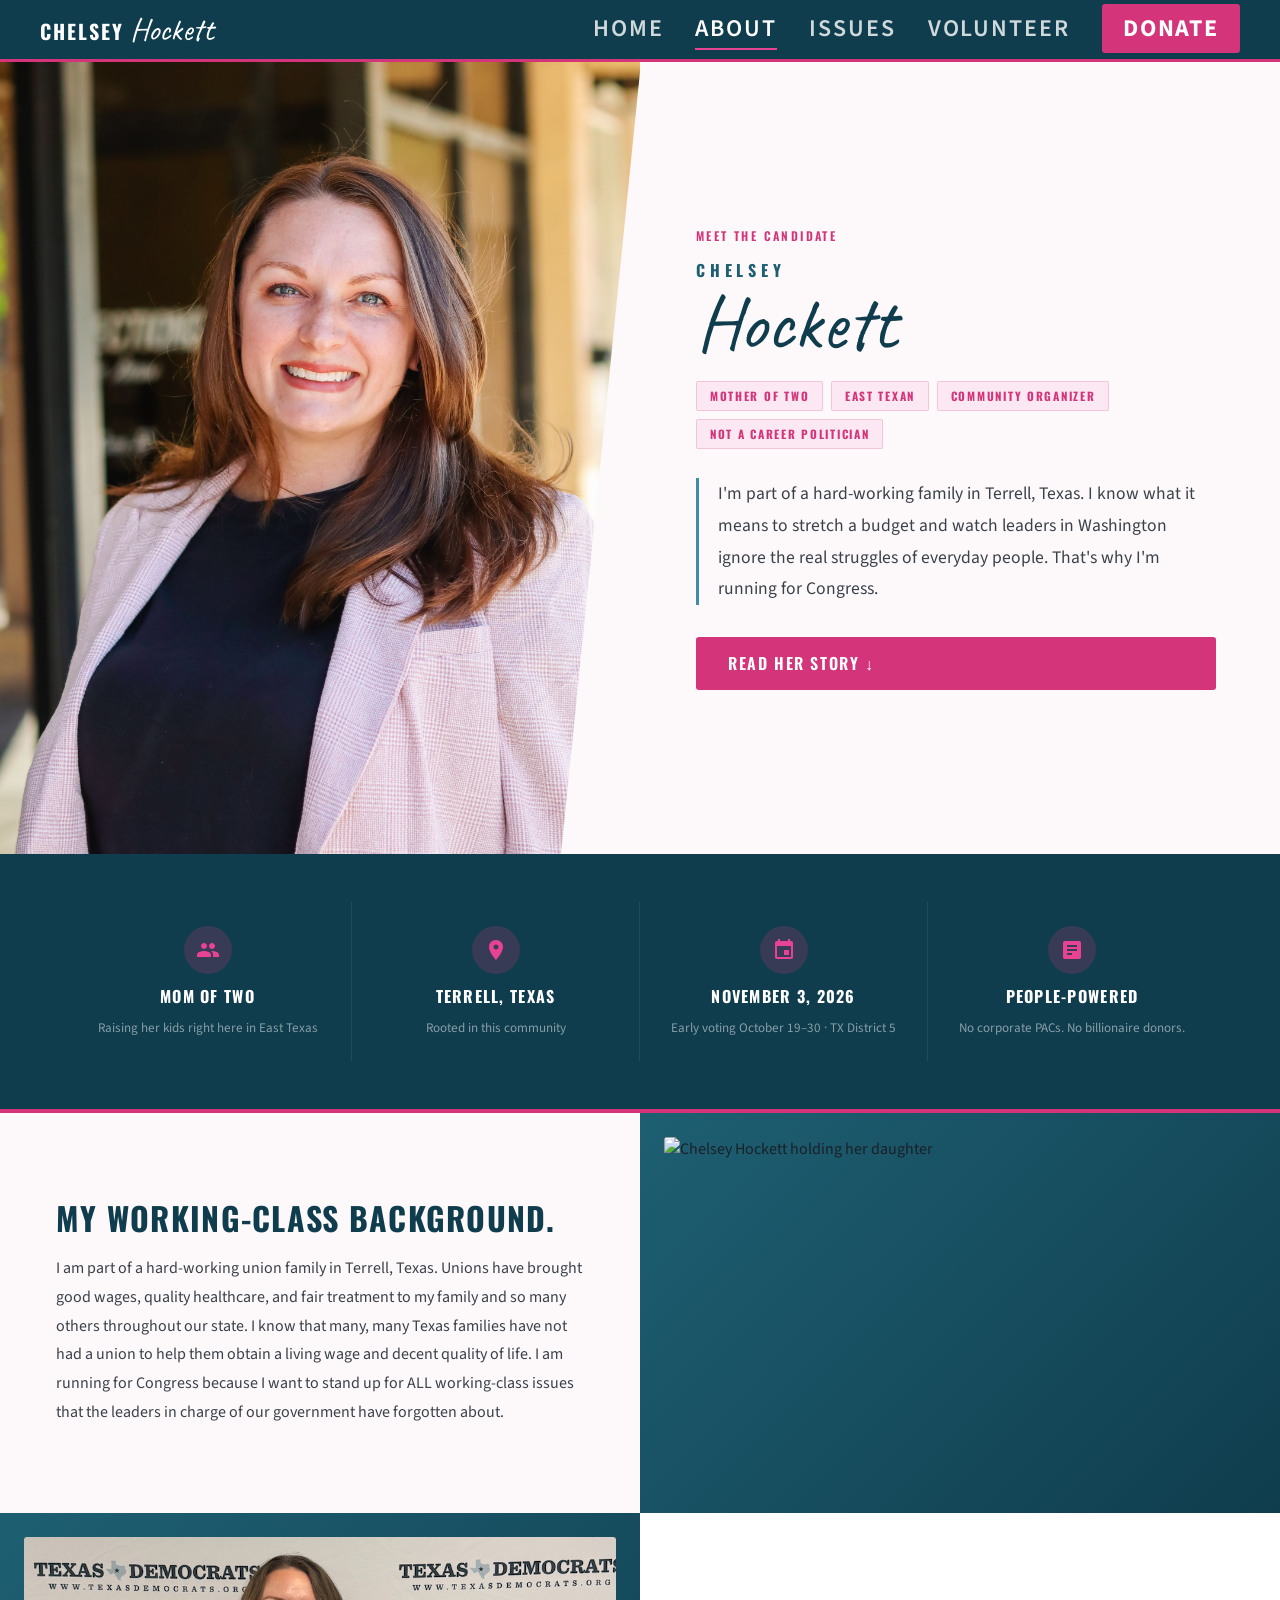
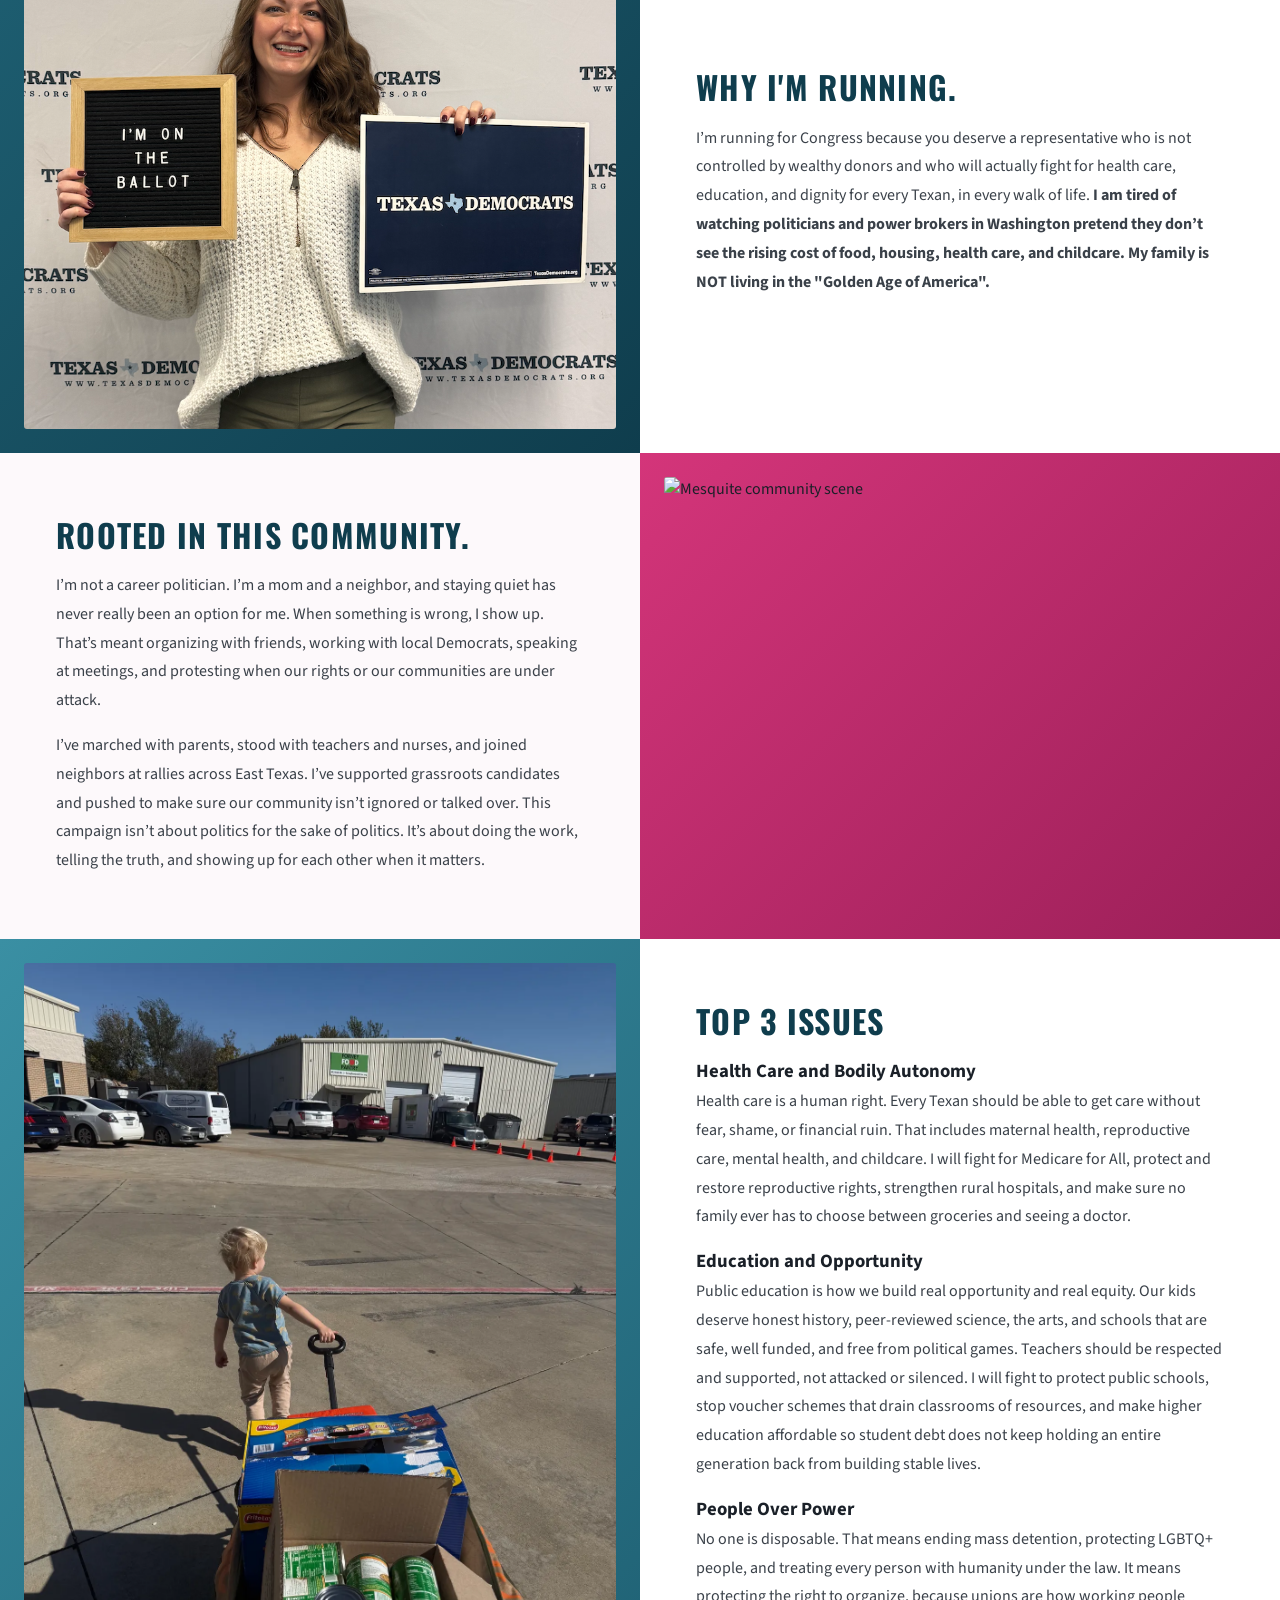
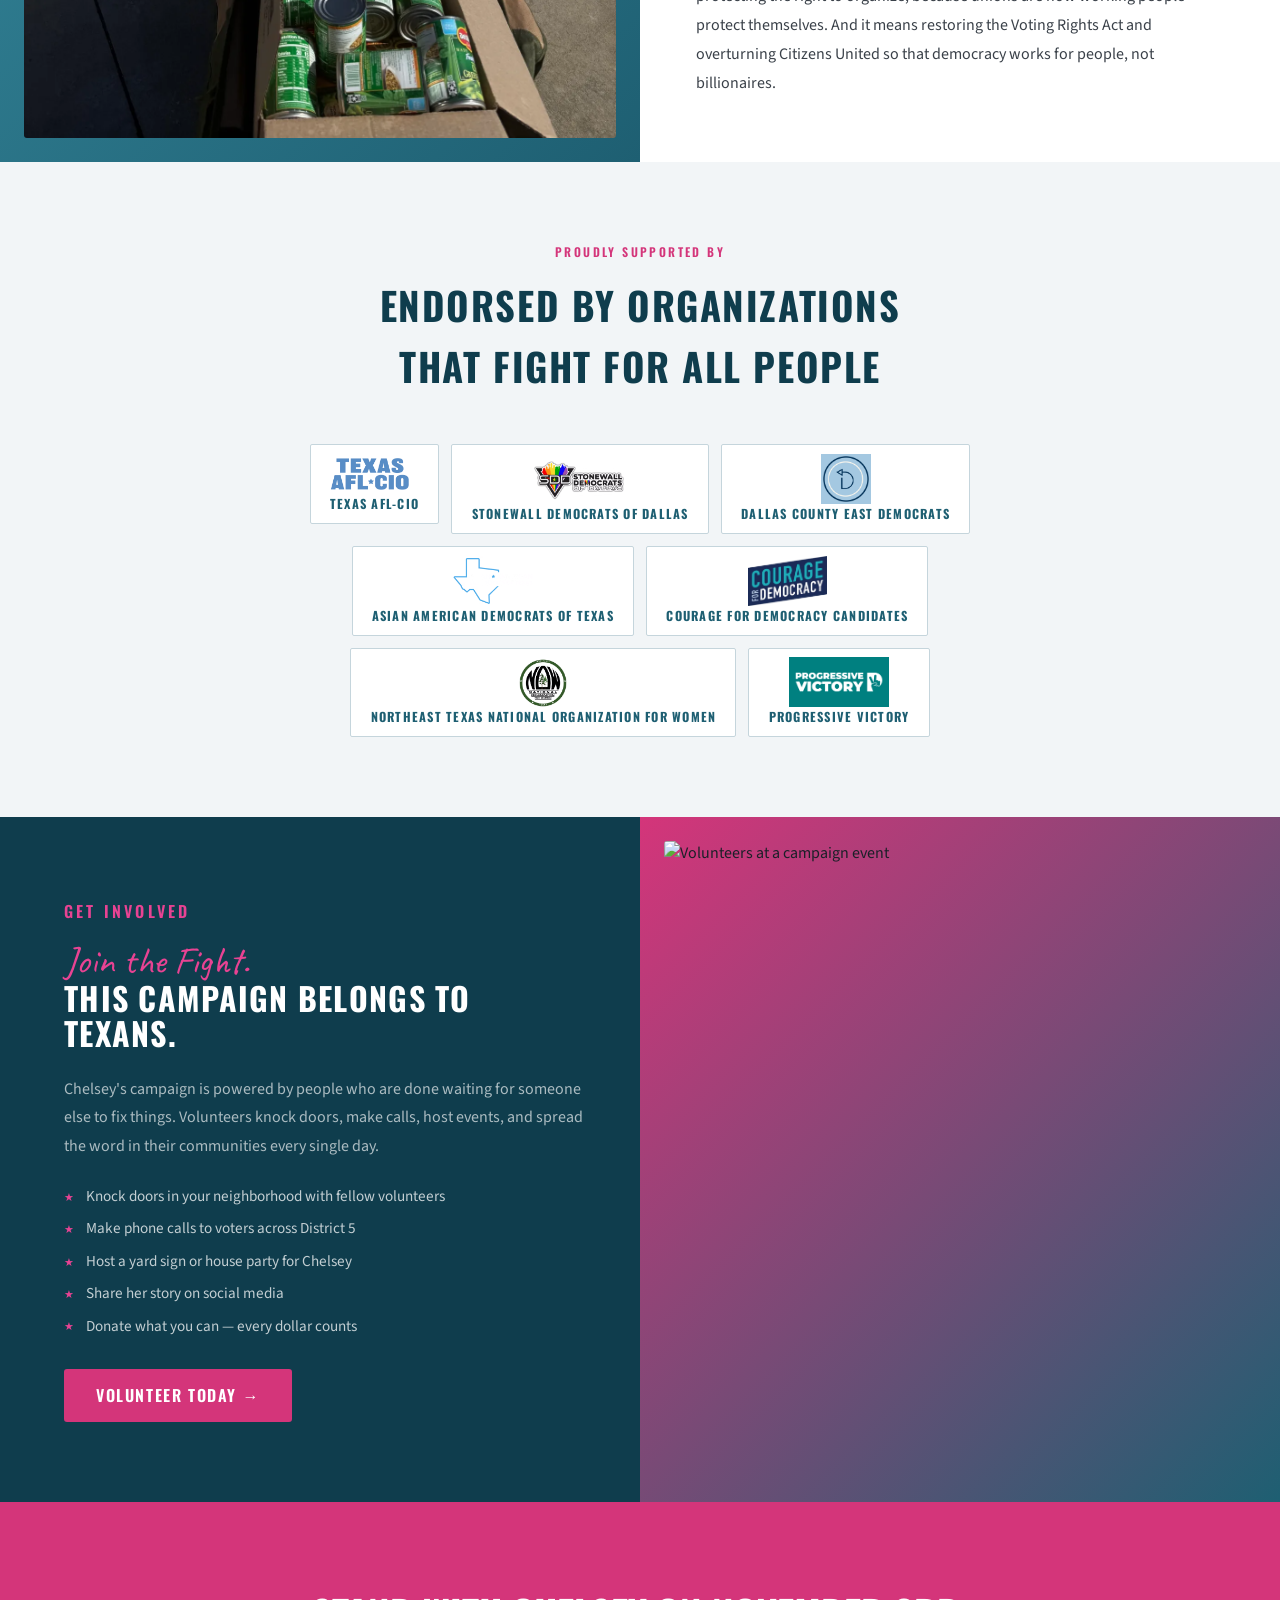
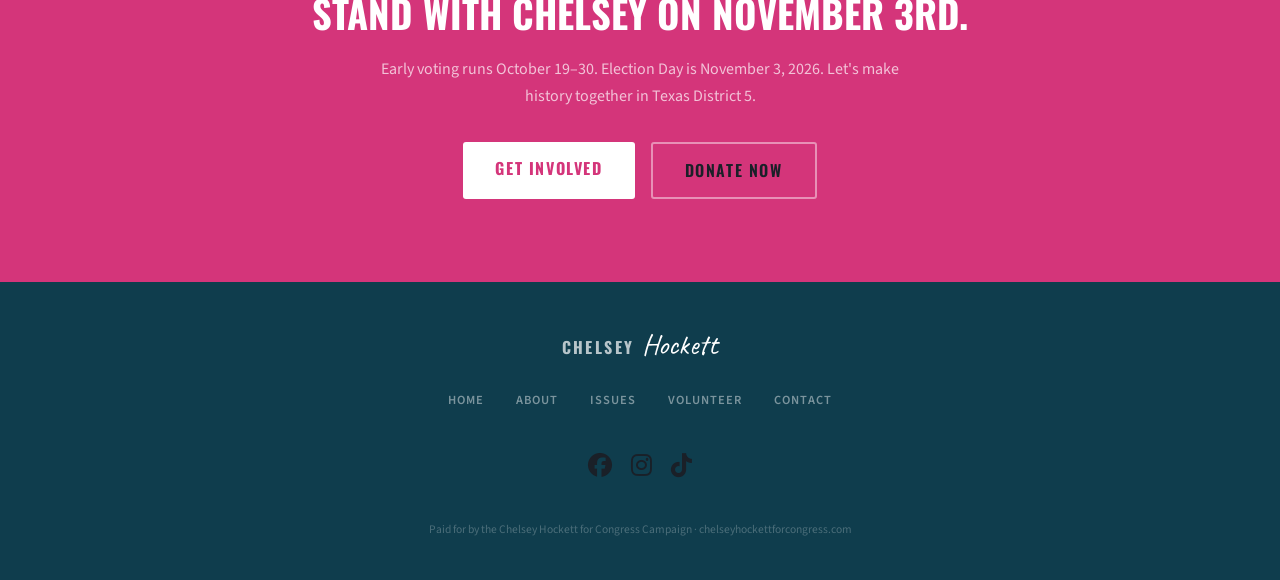
==== commit 391f7891: "fixed mobile nav button and event calendar API" ====
--- a/about.html
+++ b/about.html
@@ -89,8 +89,8 @@
   <!-- Chapter 1: Who She Is -->
   <div class="story-section">
     <div class="story-text cream">
-      <h2>A Working-Class Background.</h2>
-      <p>I am part of a strong union hard-working family in Terrell, Texas. Unions have brought good wages, quality healthcare, and fair treatment to my family and so many others throughout our state. I know that many, many Texas families have not had a union to help them obtain a living wage and decent quality of life. I am running for Congress because I want to stand up for ALL working-class issues that the leaders in charge of our government have forgotten about.</p>
+      <h2>My Working-Class Background.</h2>
+      <p>I am part of a hard-working union family in Terrell, Texas. Unions have brought good wages, quality healthcare, and fair treatment to my family and so many others throughout our state. I know that many, many Texas families have not had a union to help them obtain a living wage and decent quality of life. I am running for Congress because I want to stand up for ALL working-class issues that the leaders in charge of our government have forgotten about.</p>
     </div>
 <div class="story-photo deep-bg" style="padding: 1.5rem;">
   <img src="images/chelseyandava.jpg" alt="Chelsey Hockett holding her daughter" style="width: 100%; height: 100%; object-fit: contain; display: block; border-radius: 3px;">
@@ -241,7 +241,7 @@
       <li>Share her story on social media</li>
       <li>Donate what you can — every dollar counts</li>
     </ul>
-    <a href="https://lp.constantcontactpages.com/sl/wQyLsHx" class="btn-pink" style="align-self: flex-start;">Volunteer Today →</a>
+    <a href="https://lp.constantcontactpages.com/sl/wIpSok3" class="btn-pink" style="align-self: flex-start;">Volunteer Today →</a>
   </div>
   <div class="involvement-photo">
   <img src="images/volunteer.jpg" alt="Volunteers at a campaign event" style="position: absolute; top: 1.5rem; left: 1.5rem; width: calc(100% - 3rem); height: calc(100% - 3rem); object-fit: cover; border-radius: 3px;">
@@ -253,7 +253,7 @@
   <h2>Stand With Chelsey on November 3rd.</h2>
   <p>Early voting runs October 19–30. Election Day is November 3, 2026. Let's make history together in Texas District 5.</p>
   <div class="cta-buttons">
-    <a href="https://lp.constantcontactpages.com/sl/wQyLsHx" class="btn-white">Get Involved</a>
+    <a href="https://lp.constantcontactpages.com/sl/wIpSok3" class="btn-white">Get Involved</a>
     <a href="https://secure.actblue.com/donate/chelseyhockettforcongress" class="btn-outline-white">Donate Now</a>
   </div>
 </section>
--- a/css/style.css
+++ b/css/style.css
@@ -1713,7 +1713,7 @@
 
 .volunteer-page h1 {
   font-family: 'Oswald', sans-serif;
-  font-size: clamp(2.5rem, 5vw, 4rem);
+  font-size: clamp(5rem, 8.5vw, 7rem);
   font-weight: 700;
   text-transform: uppercase;
   color: var(--white);
@@ -1951,6 +1951,18 @@
 
   .about-cta .cta-buttons { flex-direction: column; align-items: center; }
 
+  /* VOLUNTEER PAGE */
+  .volunteer-page { padding: 3.5rem 1.5rem 3rem; }
+
+  .volunteer-page h1 {
+    font-size: clamp(3rem, 14vw, 4.5rem);
+  }
+
+  .volunteer-page-sub {
+    font-size: 1rem;
+    padding: 0 0.5rem;
+  }
+
   /* ISSUES PAGE */
   .page-hero { padding: 3.5rem 1.5rem 3rem; }
 
@@ -1981,6 +1993,10 @@
 
   .hero-last { font-size: clamp(3rem, 18vw, 4rem); }
 
+  .volunteer-page h1 {
+    font-size: clamp(2.6rem, 16vw, 3.4rem);
+  }
+
   .nav-links a { font-size: 0.95rem; }
 
 }
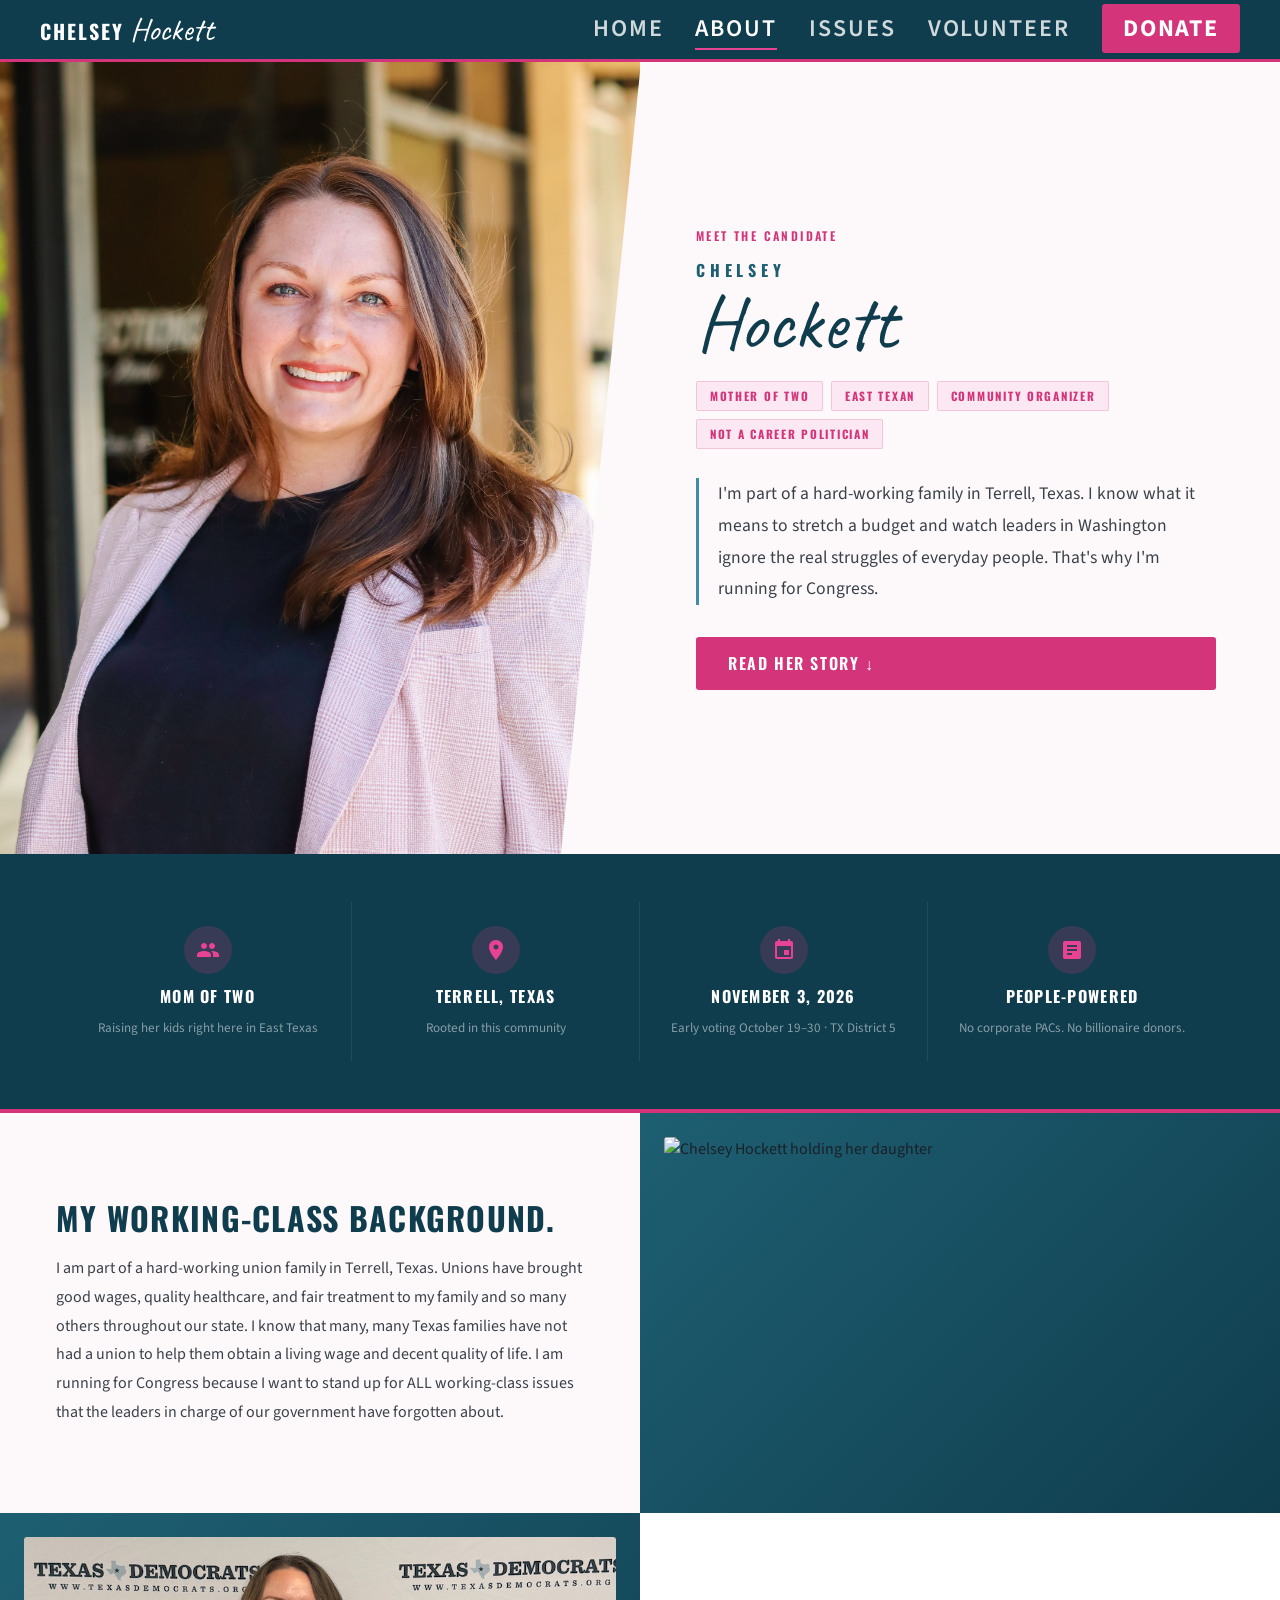
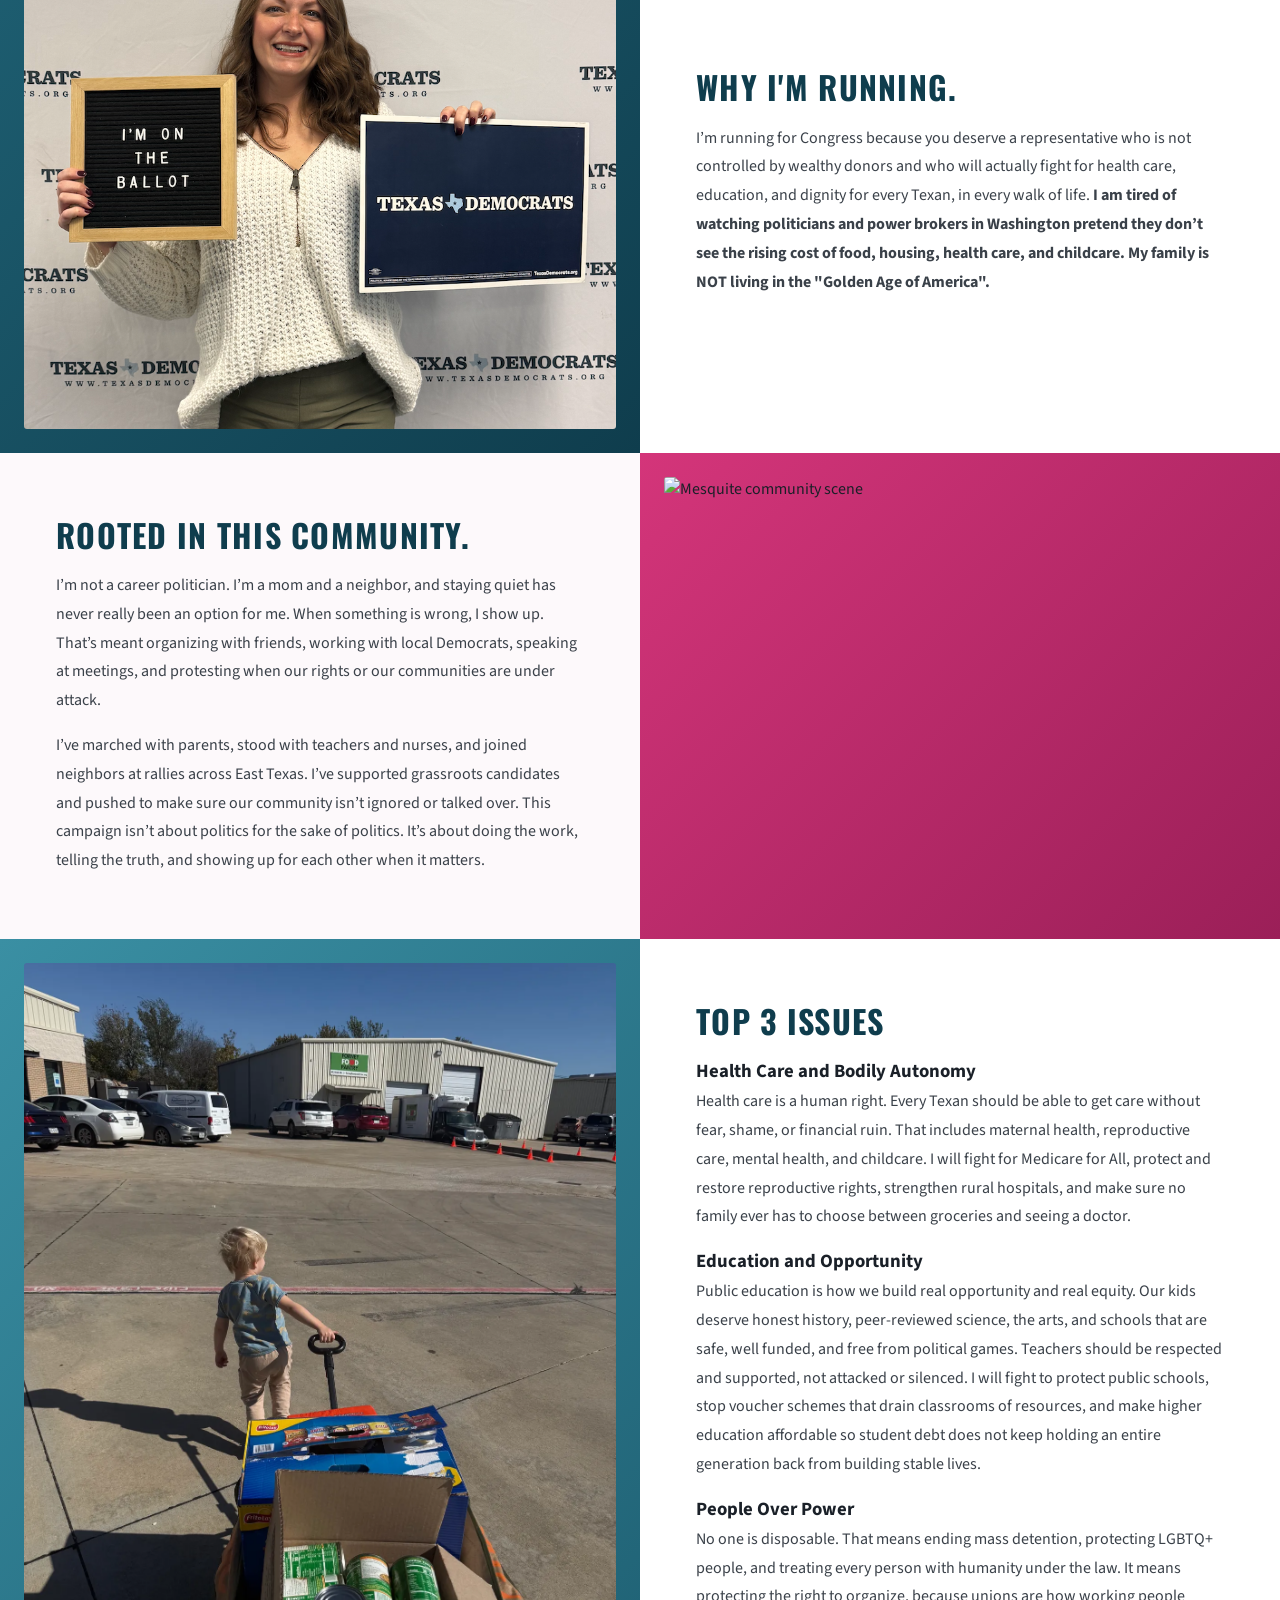
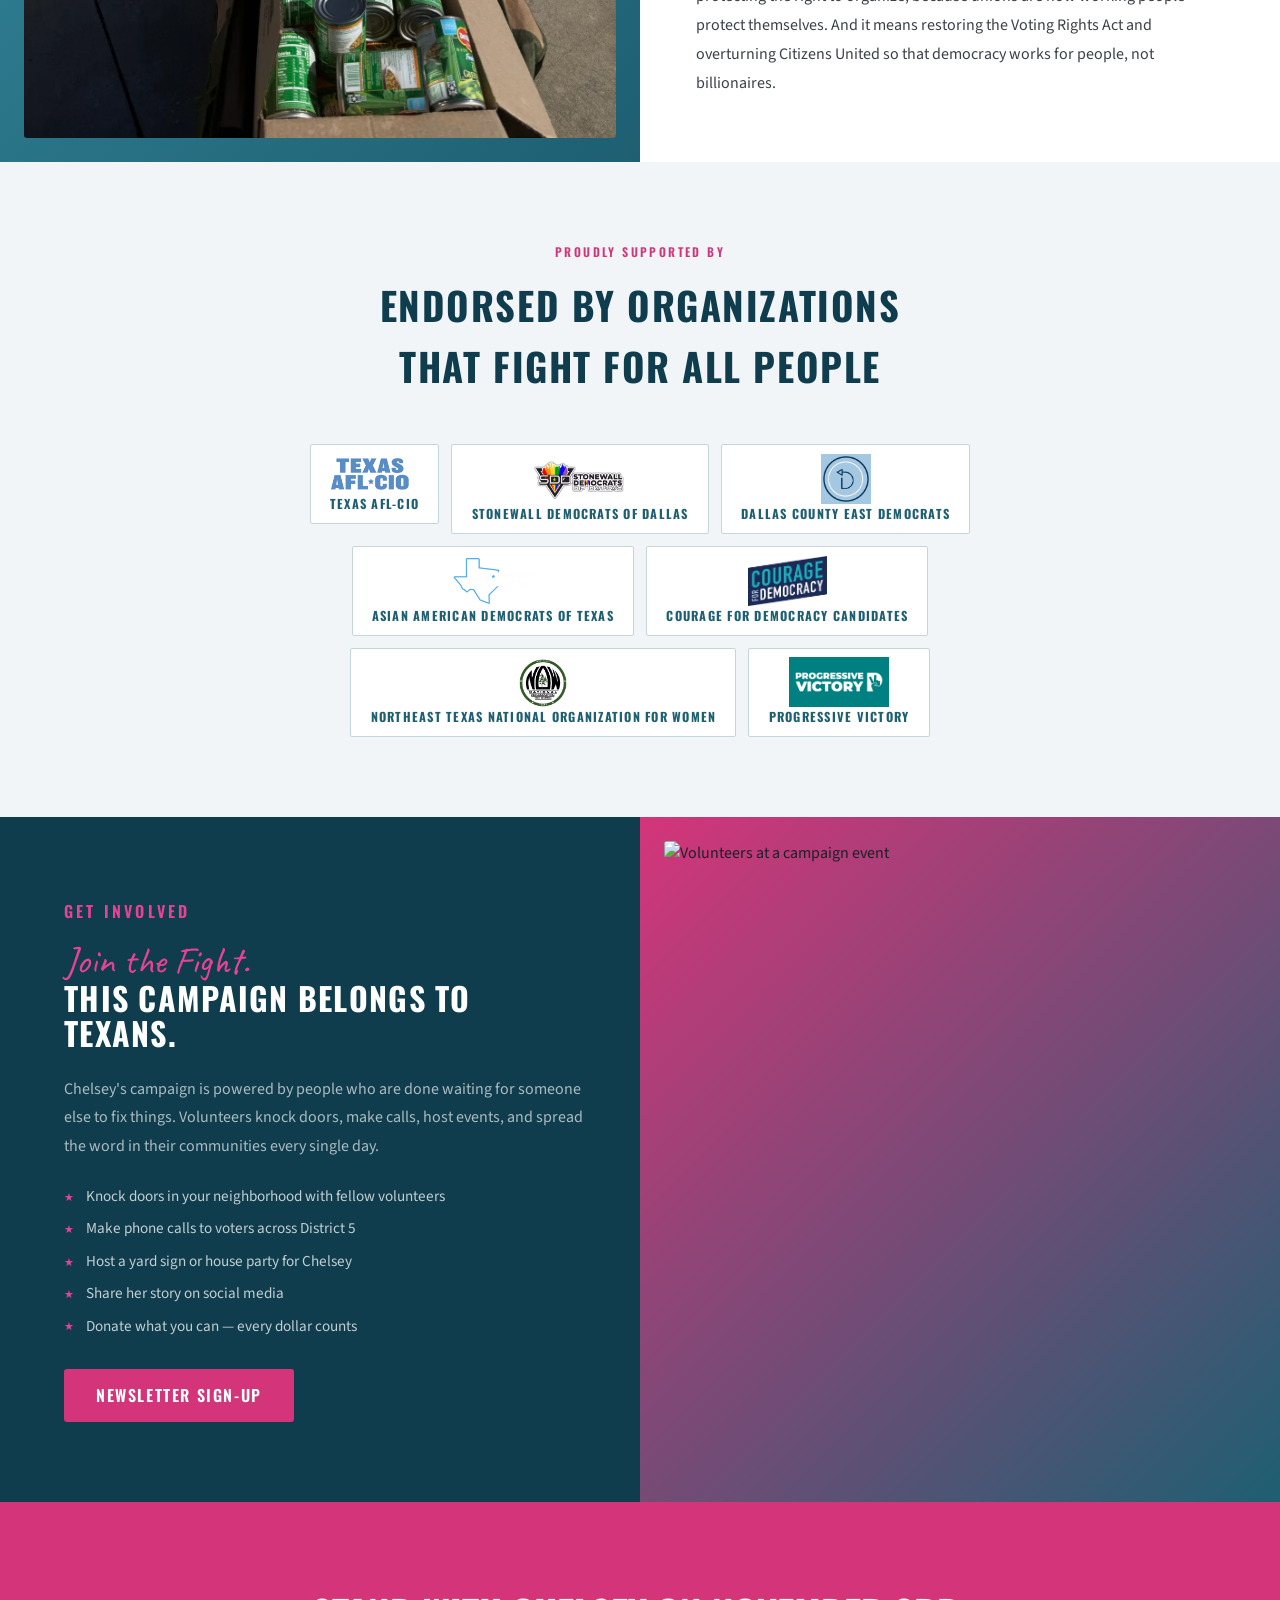
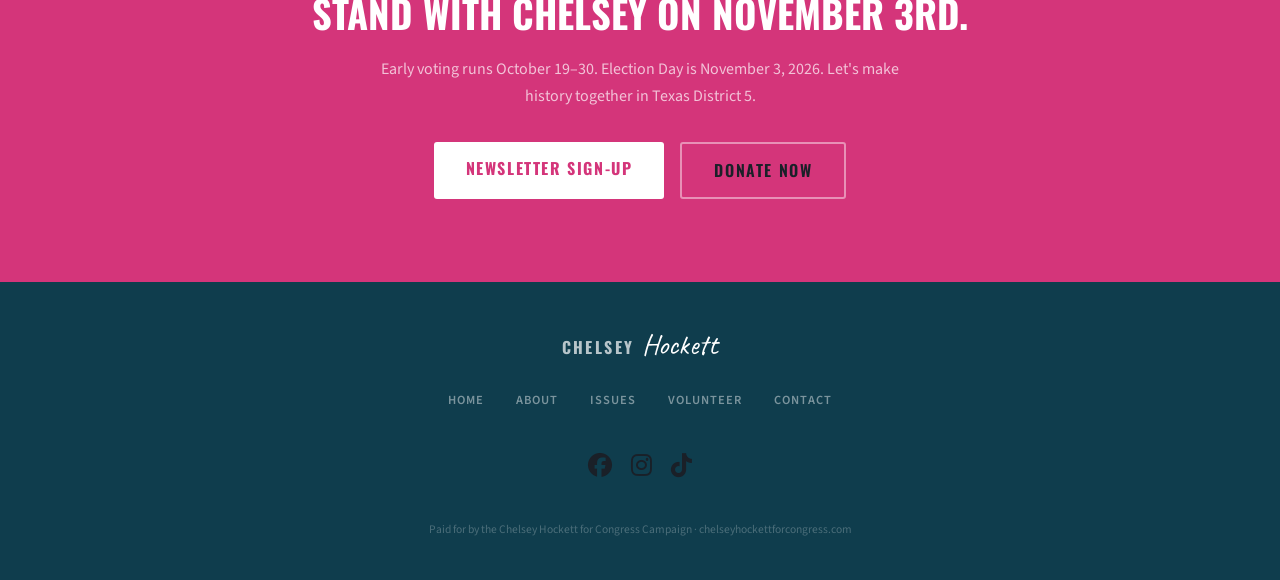
==== commit 94f55d02: "changed volunteer sign-up button to newsletter button" ====
--- a/about.html
+++ b/about.html
@@ -241,7 +241,7 @@
       <li>Share her story on social media</li>
       <li>Donate what you can — every dollar counts</li>
     </ul>
-    <a href="https://lp.constantcontactpages.com/sl/wIpSok3" class="btn-pink" style="align-self: flex-start;">Volunteer Today →</a>
+    <a href="https://lp.constantcontactpages.com/sl/wIpSok3" class="btn-pink" style="align-self: flex-start;">Newsletter Sign-up</a>
   </div>
   <div class="involvement-photo">
   <img src="images/volunteer.jpg" alt="Volunteers at a campaign event" style="position: absolute; top: 1.5rem; left: 1.5rem; width: calc(100% - 3rem); height: calc(100% - 3rem); object-fit: cover; border-radius: 3px;">
@@ -253,7 +253,7 @@
   <h2>Stand With Chelsey on November 3rd.</h2>
   <p>Early voting runs October 19–30. Election Day is November 3, 2026. Let's make history together in Texas District 5.</p>
   <div class="cta-buttons">
-    <a href="https://lp.constantcontactpages.com/sl/wIpSok3" class="btn-white">Get Involved</a>
+    <a href="https://lp.constantcontactpages.com/sl/wIpSok3" class="btn-white">Newsletter Sign-up</a>
     <a href="https://secure.actblue.com/donate/chelseyhockettforcongress" class="btn-outline-white">Donate Now</a>
   </div>
 </section>
--- a/css/style.css
+++ b/css/style.css
@@ -1682,22 +1682,6 @@
   text-align: center;
 }
 
-.volunteer-page::after {
-  position: absolute;
-  bottom: -2px;
-  left: 0; right: 0;
-  height: 5px;
-  background: var(--pink);
-}
-
-.volunteer-page::before {
-  position: absolute;
-  top: -100px; right: -100px;
-  width: 500px; height: 500px;
-  border-radius: 50%;
-  background: var(--pink);
-  pointer-events: none;
-}
 
 .volunteer-page-label {
   font-family: 'Oswald', sans-serif;
@@ -1829,6 +1813,8 @@
   .hero-text {
     padding: 3.5rem 1.5rem 2.5rem;
     background: var(--teal-dark);
+    align-items: center;
+    text-align: center;
   }
 
   .hero-last {
@@ -1843,6 +1829,7 @@
   .hero-right {
     background: var(--pink);
     padding: 2.5rem 1.5rem 3rem;
+    align-items: center;
   }
 
   .hero-right h2 { font-size: 1.4rem; }
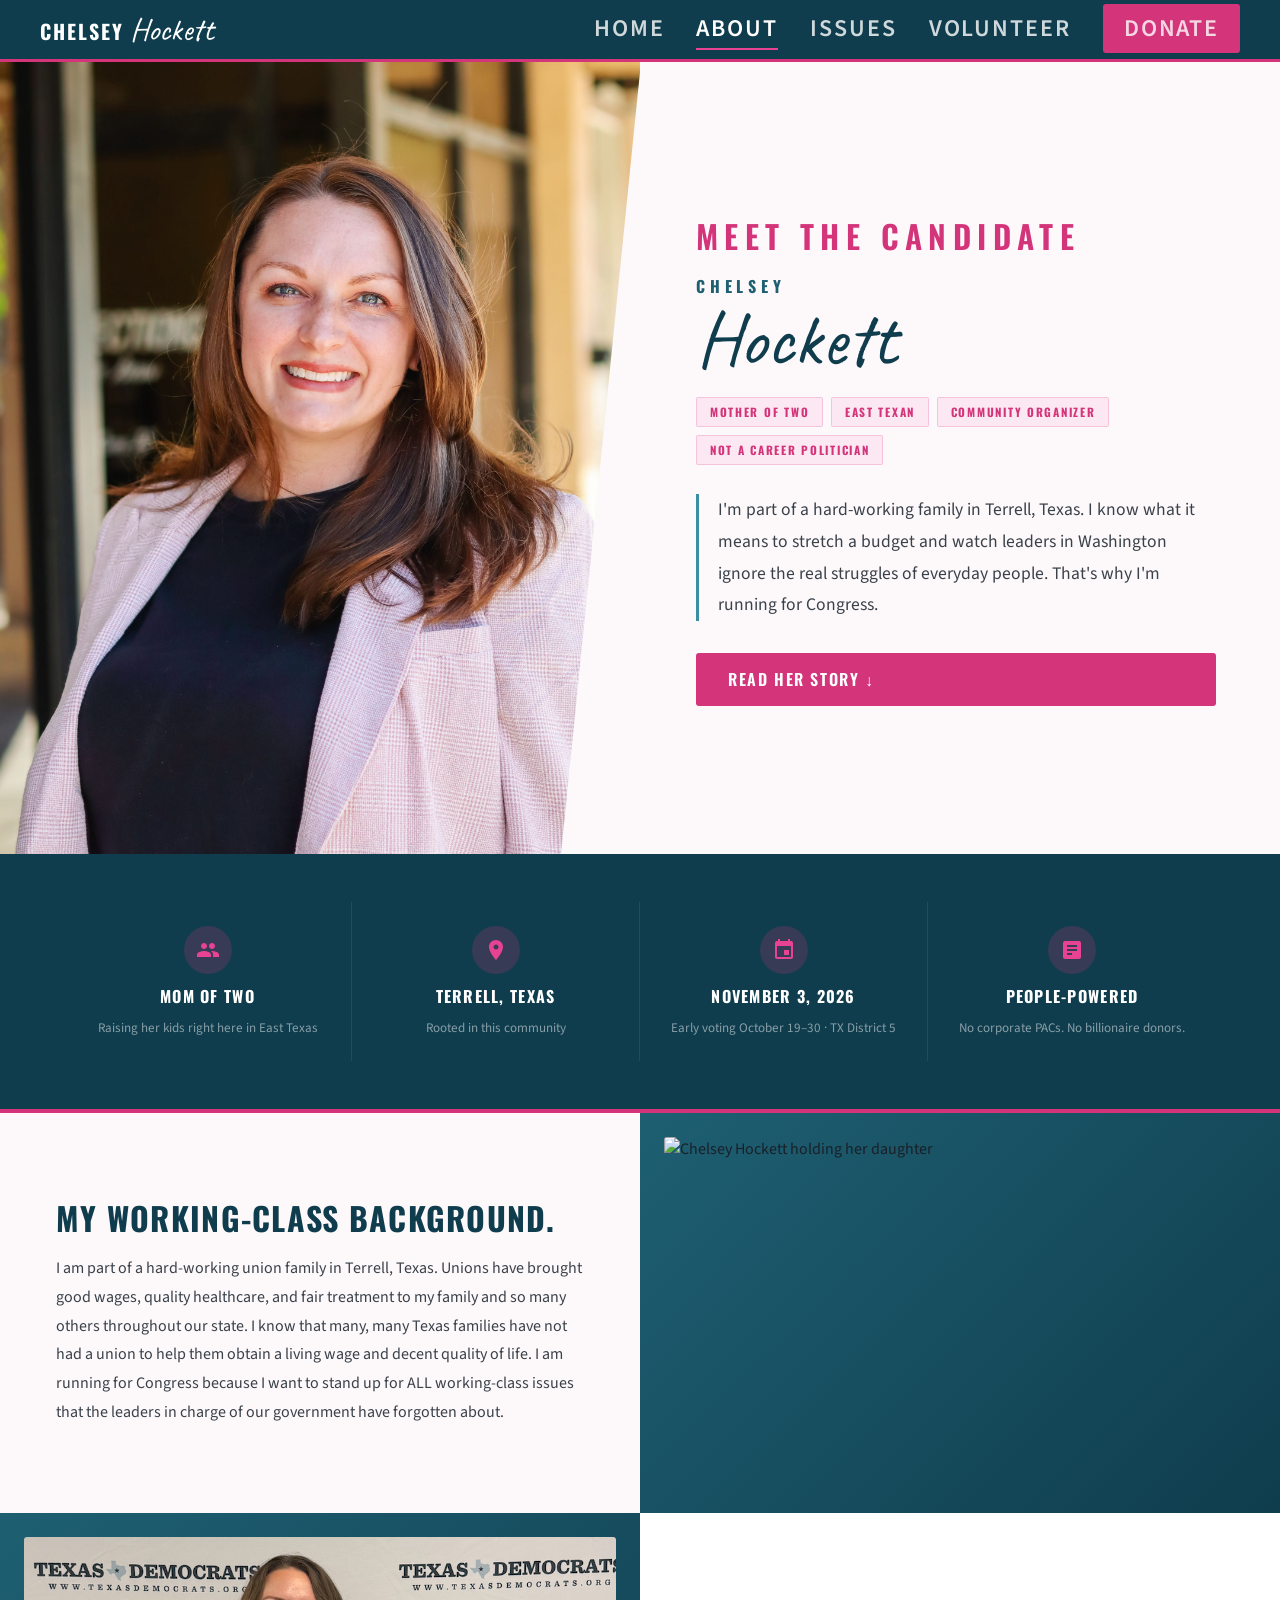
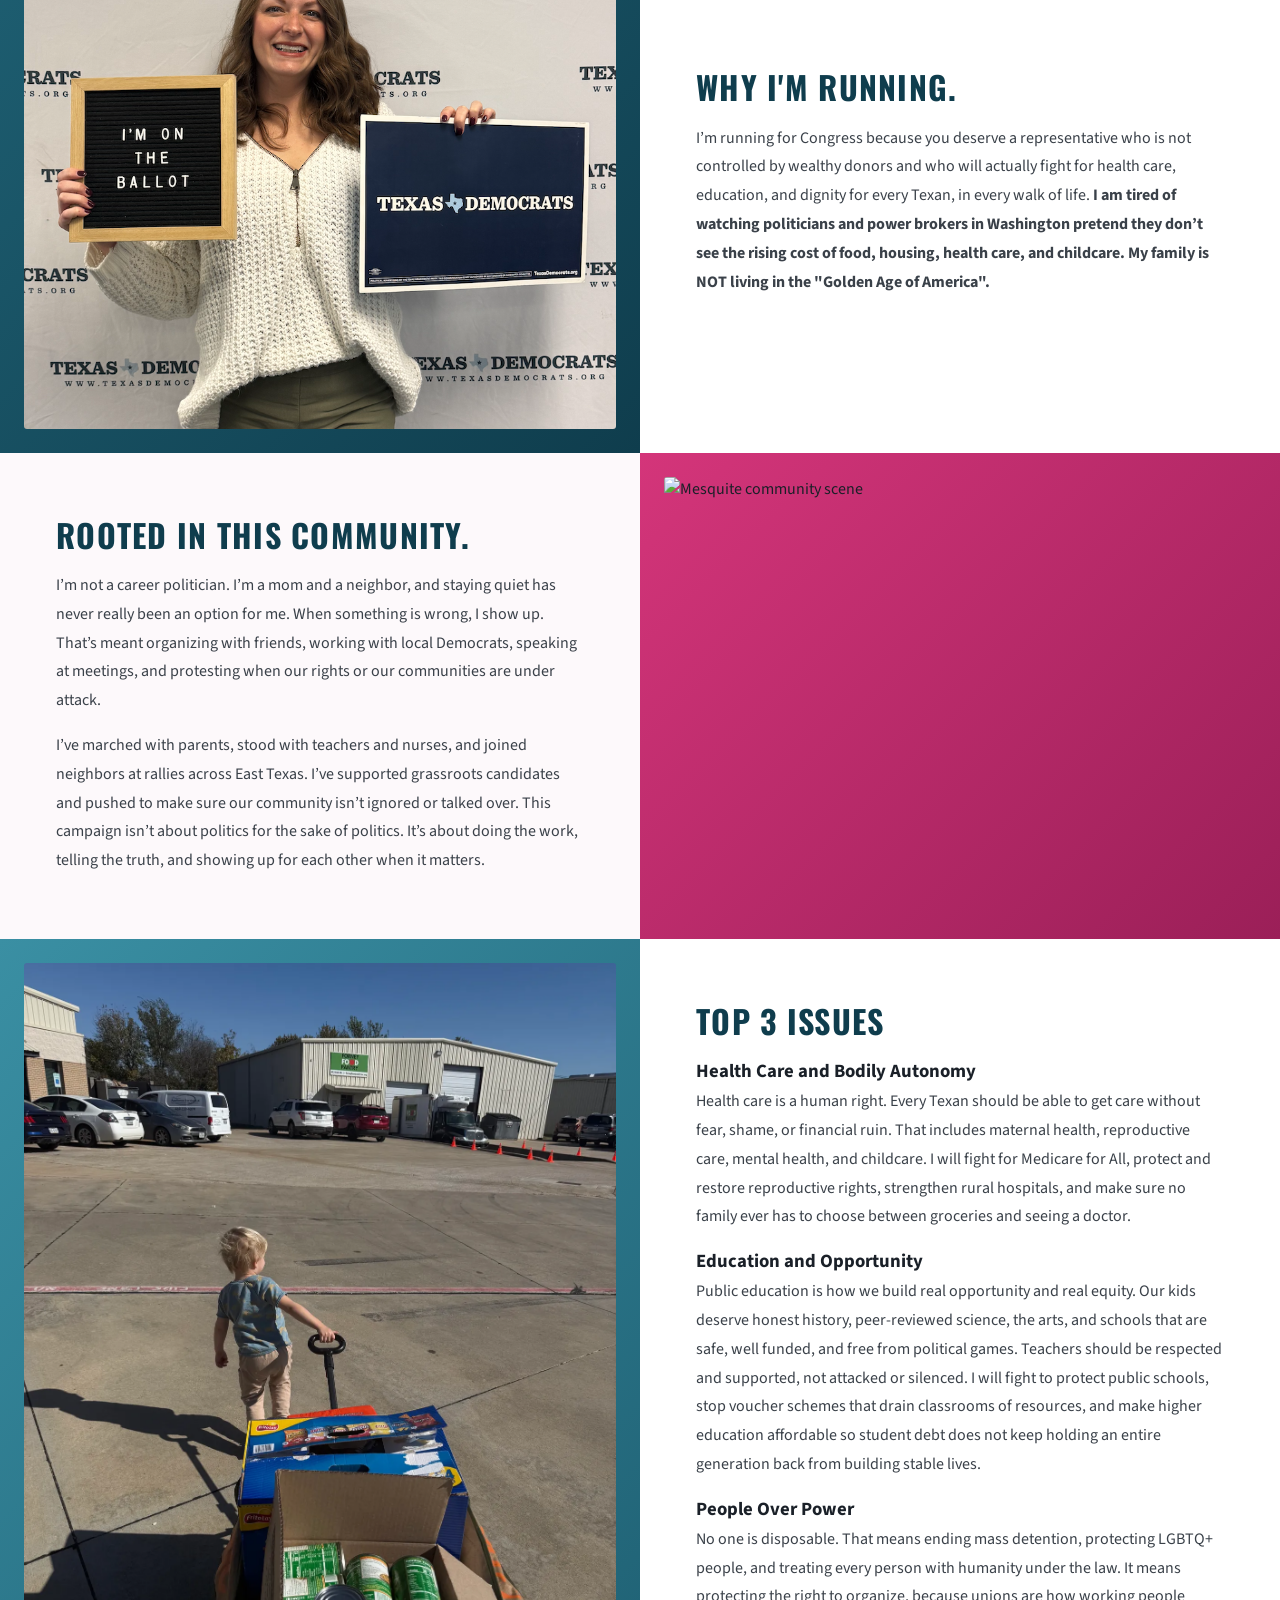
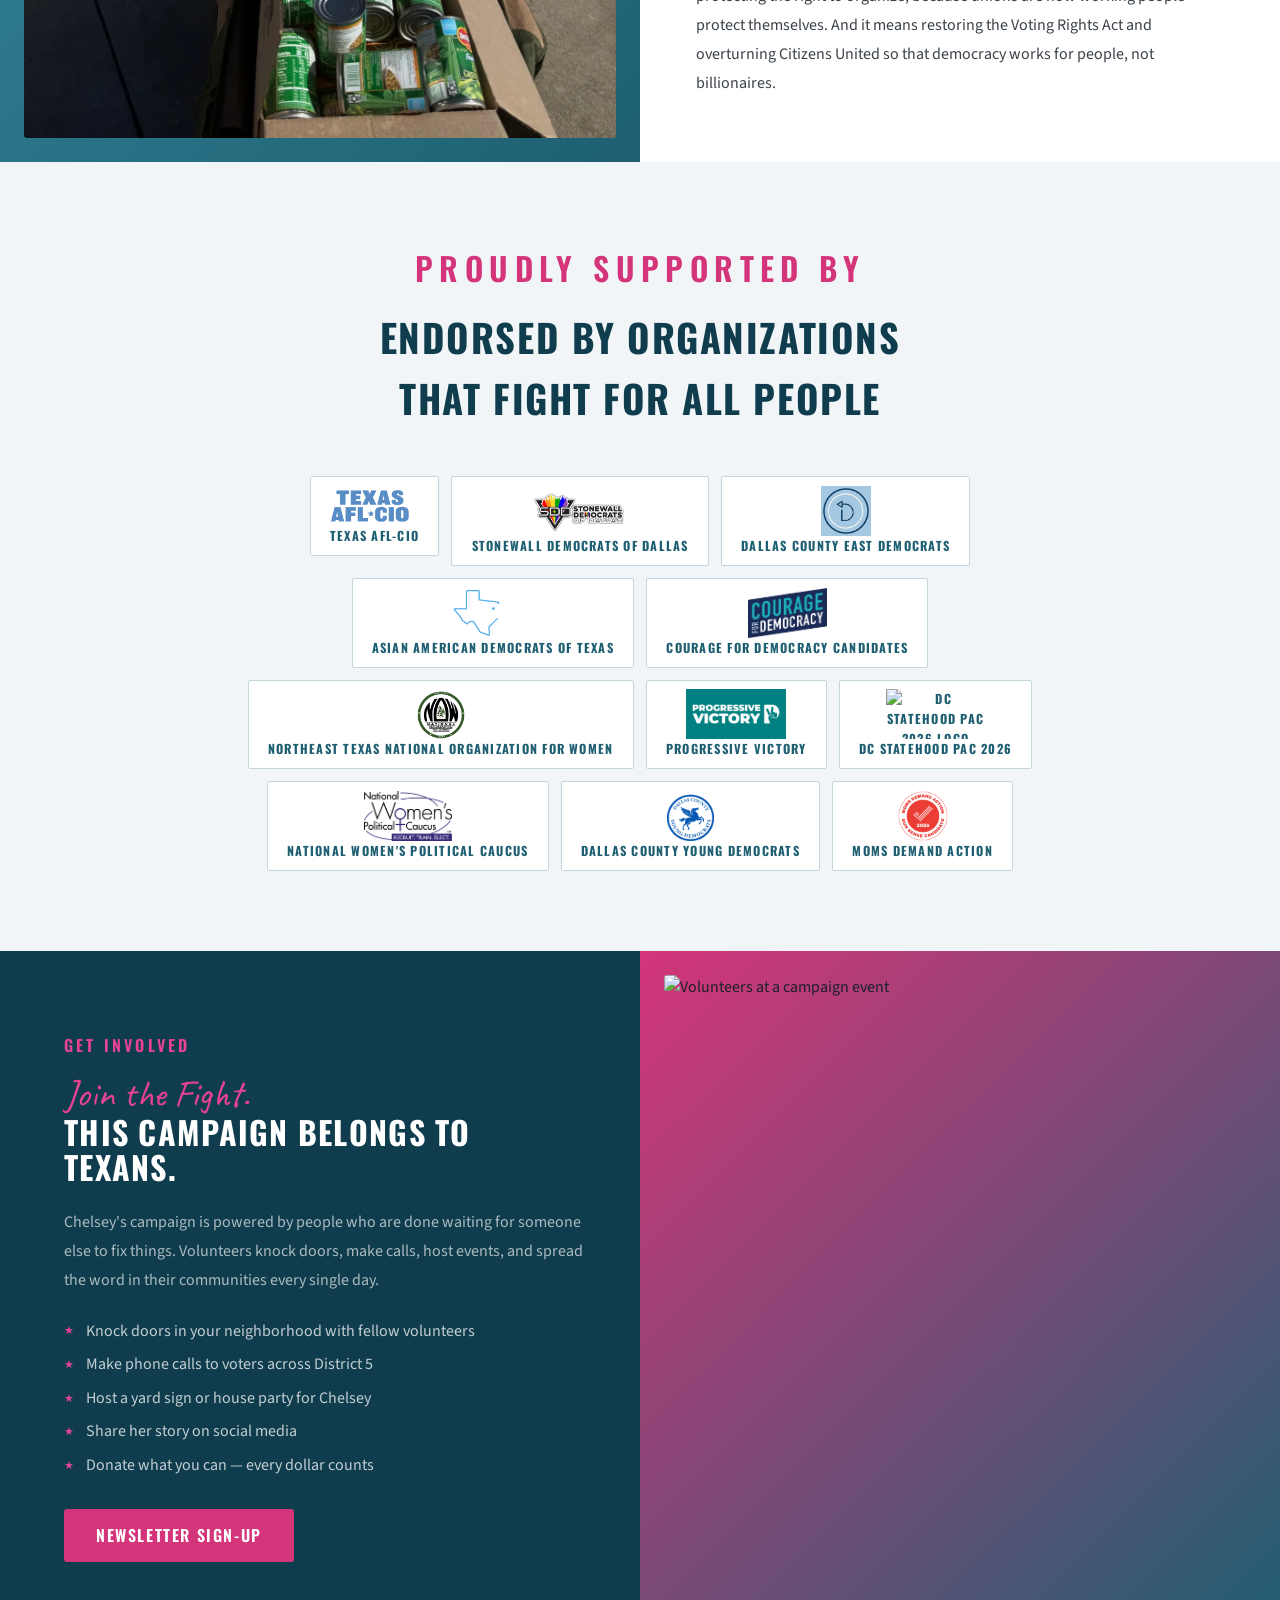
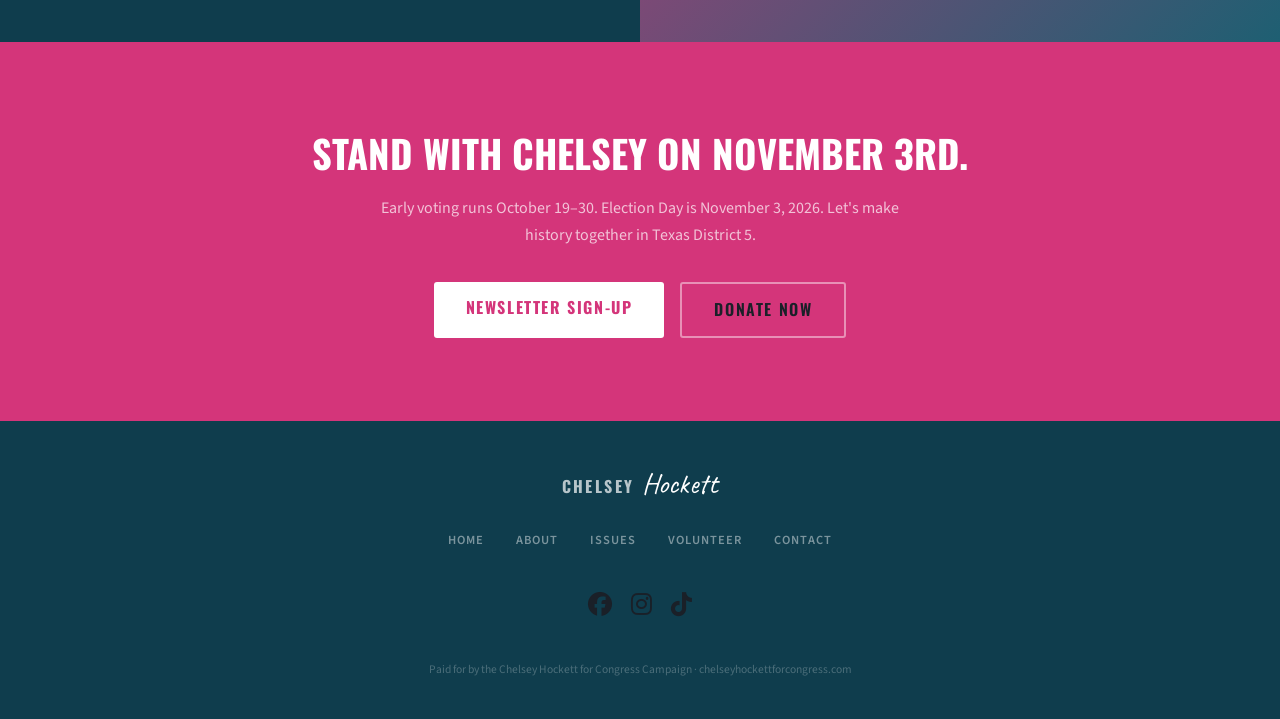
==== commit f5608a6f: "added live instagram feed with sociablekit widget. updated endorsements." ====
--- a/about.html
+++ b/about.html
@@ -212,6 +212,43 @@
         Progressive Victory
     </div>
     </a>
+    
+    <a href="https://www.dcstatehoodpac.com/endorsements" target="_blank" rel="noopener noreferrer">
+        <div class="endorse-badge">
+      <div>
+        <img src="images/DCSTATEHOODPAC.png" alt="DC Statehood PAC 2026 logo" style="width: 100px; height: 50px; object-fit: contain; display: block; margin: 0 auto;">
+      </div>
+        DC Statehood PAC 2026
+    </div>
+    </a>
+
+    <a href="https://nwpc.org/endorsed-candidates/" target="_blank" rel="noopener noreferrer">
+    <div class="endorse-badge">
+      <div>
+        <img src="images/nwpc.png" alt="National Women's Political Caucus logo" style="width: 100px; height: 50px; object-fit: contain; display: block; margin: 0 auto;">
+      </div>
+        National Women's Political Caucus
+    </div>
+    </a>
+
+    <a href="https://dallasyoungdems.org" target="_blank" rel="noopener noreferrer">
+    <div class="endorse-badge">
+      <div>
+        <img src="images/dcydlogo.png" alt="Dallas County Young Democrats logo" style="width: 100px; height: 50px; object-fit: contain; display: block; margin: 0 auto;">
+      </div>
+        Dallas County Young Democrats
+    </div>
+    </a>
+
+    <a href="https://gunsensevoter.org/candidates/67c1396a60f58b2dcf32dbe10938177019f2ec7bf754ae1a6b81681a5130b4a3/" target="_blank" rel="noopener noreferrer">
+    <div class="endorse-badge">
+      <div>
+        <img src="images/mdagslogo.png" alt="Moms Demand Action logo" style="width: 100px; height: 50px; object-fit: contain; display: block; margin: 0 auto;">
+      </div>
+        Moms Demand Action
+    </div>
+    </a>
+    
 
     <!--<a href="" target="_blank" rel="noopener noreferrer">
     <div class="endorse-badge">
--- a/css/style.css
+++ b/css/style.css
@@ -47,8 +47,8 @@
 .nav-links a { color: rgba(255,255,255,0.8); text-decoration: none; font-size: 1.5rem; font-weight: 600; letter-spacing: 0.08em; text-transform: uppercase; transition: color 0.2s; }
 .nav-links a:hover { color: var(--white); }
 .nav-links a.active { color: var(--white); border-bottom: 2px solid var(--pink-bright); padding-bottom: 2px; }
-.nav-donate { background: var(--pink) !important; color: var(--white) !important; padding: 0.45rem 1.3rem; border-radius: 3px; font-weight: 700 !important; border-bottom: none !important; }
-.nav-donate:hover { background: var(--pink-bright) !important; }
+.nav-donate { background: var(--pink) ; color: var(--white) ; padding: 0.45rem 1.3rem; border-radius: 3px; font-weight: 700 ; border-bottom: none ; }
+.nav-donate:hover { background: var(--pink-bright) ; }
 
 /* FOOTER */
 footer {
@@ -229,7 +229,7 @@
 /* SECTIONS & COMPONENTS */
 .section-label {
   font-family: 'Oswald', sans-serif;
-  font-size: 0.75rem;
+  font-size: 2rem;
   font-weight: 600;
   letter-spacing: 0.2em;
   text-transform: uppercase;
@@ -239,7 +239,7 @@
 
 .section-title {
   font-family: 'Oswald', sans-serif;
-  font-size: clamp(2rem, 3.5vw, 2.8rem);
+  font-size: clamp(3rem, 4.5vw, 3.8rem);
   font-weight: 700;
   text-transform: uppercase;
   color: var(--teal-deeper);
@@ -443,12 +443,12 @@
 
 .check-sub {
   font-family: 'Source Sans 3', sans-serif;
-  font-size: 0.95rem;
+  font-size: 1.05rem;
   font-weight: 400;
   color: rgba(255, 255, 255, 0.65);
   text-transform: none;
   letter-spacing: 0;
-  line-height: 1.4;
+  line-height: 1.5;
 }
 
 .check-icon {
@@ -715,6 +715,87 @@
   border-bottom: 1px solid var(--pink);
   padding-bottom: 1px;
   width: fit-content;
+}
+
+/* SOCIAL GRID */
+.socials {
+  background: var(--pink-light);
+  padding: 5rem 4rem;
+  position: relative;
+  overflow: hidden;
+}
+
+#curator-feed-default-feed-layout .crt-grid,
+#curator-feed-default-feed-layout .crt-masonry-grid {
+  display: grid ;
+  grid-template-columns: repeat(4, 1fr) ;
+  gap: 1.25rem ;
+  max-width: 1400px;
+  margin: 0 auto;
+}
+
+#curator-feed-default-feed-layout .crt-item {
+  background: #fff ;
+  border: 1px solid rgba(0,0,0,0.08) ;
+  border-top: 3px solid var(--pink) ;
+  border-radius: 3px ;
+  overflow: hidden;
+  transition: background 0.2s;
+}
+
+#curator-feed-default-feed-layout .crt-item:hover {
+  background: rgba(232,67,147,0.04) ;
+}
+
+#curator-feed-default-feed-layout .crt-source-icon-container {
+  color: var(--charcoal) ;
+}
+
+#curator-feed-default-feed-layout .crt-username,
+#curator-feed-default-feed-layout .crt-source-link {
+  font-family: 'Oswald', sans-serif ;
+  font-size: 0.85rem ;
+  font-weight: 700 ;
+  text-transform: uppercase ;
+  letter-spacing: 0.05em ;
+  color: var(--charcoal) ;
+}
+
+#curator-feed-default-feed-layout .crt-text,
+#curator-feed-default-feed-layout .crt-caption {
+  font-size: 0.83rem ;
+  color: var(--charcoal) ;
+  line-height: 1.4 ;
+  padding: 0.75rem 1.75rem ;
+}
+
+#curator-feed-default-feed-layout .crt-tag-link,
+#curator-feed-default-feed-layout .crt-hashtag {
+  font-family: 'Oswald', sans-serif ;
+  font-size: 0.62rem ;
+  font-weight: 700 ;
+  letter-spacing: 0.1em ;
+  text-transform: uppercase ;
+  color: var(--teal) ;
+}
+
+#curator-feed-default-feed-layout .crt-date,
+#curator-feed-default-feed-layout .crt-post-date {
+  font-family: 'Oswald', sans-serif ;
+  font-size: 0.7rem ;
+  font-weight: 600 ;
+  letter-spacing: 0.1em ;
+  text-transform: uppercase ;
+  color: var(--charcoal) ;
+
+  width: fit-content;
+}
+
+.crt-logo.crt-tag {
+  font-family: 'Oswald', sans-serif ;
+  font-size: 0.7rem ;
+  color: var(--charcoal) ;
+  opacity: 0.6;
 }
 
 /* Mobile */
@@ -877,7 +958,7 @@
 
 .donate-strip h2 {
   font-family: 'Oswald', sans-serif;
-  font-size: clamp(2rem, 4vw, 3rem);
+  font-size: clamp(3rem, 4vw, 3rem);
   font-weight: 700;
   text-transform: uppercase;
   color: var(--white);
@@ -888,7 +969,7 @@
 
 .donate-strip p {
   color: rgba(255,255,255,0.6);
-  font-size: 1rem;
+  font-size: 1.25rem;
   max-width: 540px;
   margin: 0 auto 2.5rem;
   line-height: 1.7;
@@ -1301,7 +1382,7 @@
   display: flex;
   align-items: flex-start;
   gap: 0.75rem;
-  font-size: 0.95rem;
+  font-size: 1rem;
   color: rgba(255,255,255,0.75);
   line-height: 1.5;
 }
@@ -1789,7 +1870,7 @@
     display: block;
     padding: 0.85rem 1.5rem;
     font-size: 1rem;
-    border-bottom: none !important;
+    border-bottom: none ;
   }
 
   .nav-links a.active { border-left: 3px solid var(--pink-bright); padding-left: calc(1.5rem - 3px); }
@@ -1909,7 +1990,7 @@
   /* STORY SECTIONS */
   .story-section {
     grid-template-columns: 1fr;
-    direction: ltr !important;
+    direction: ltr ;
   }
 
   .story-section > * { direction: ltr; }
@@ -1975,7 +2056,7 @@
 
   .identity-strip { grid-template-columns: 1fr; }
 
-  .identity-item { border-right: none !important; border-top: 1px solid rgba(255,255,255,0.08); }
+  .identity-item { border-right: none ; border-top: 1px solid rgba(255,255,255,0.08); }
   .identity-item:first-child { border-top: none; }
 
   .hero-last { font-size: clamp(3rem, 18vw, 4rem); }
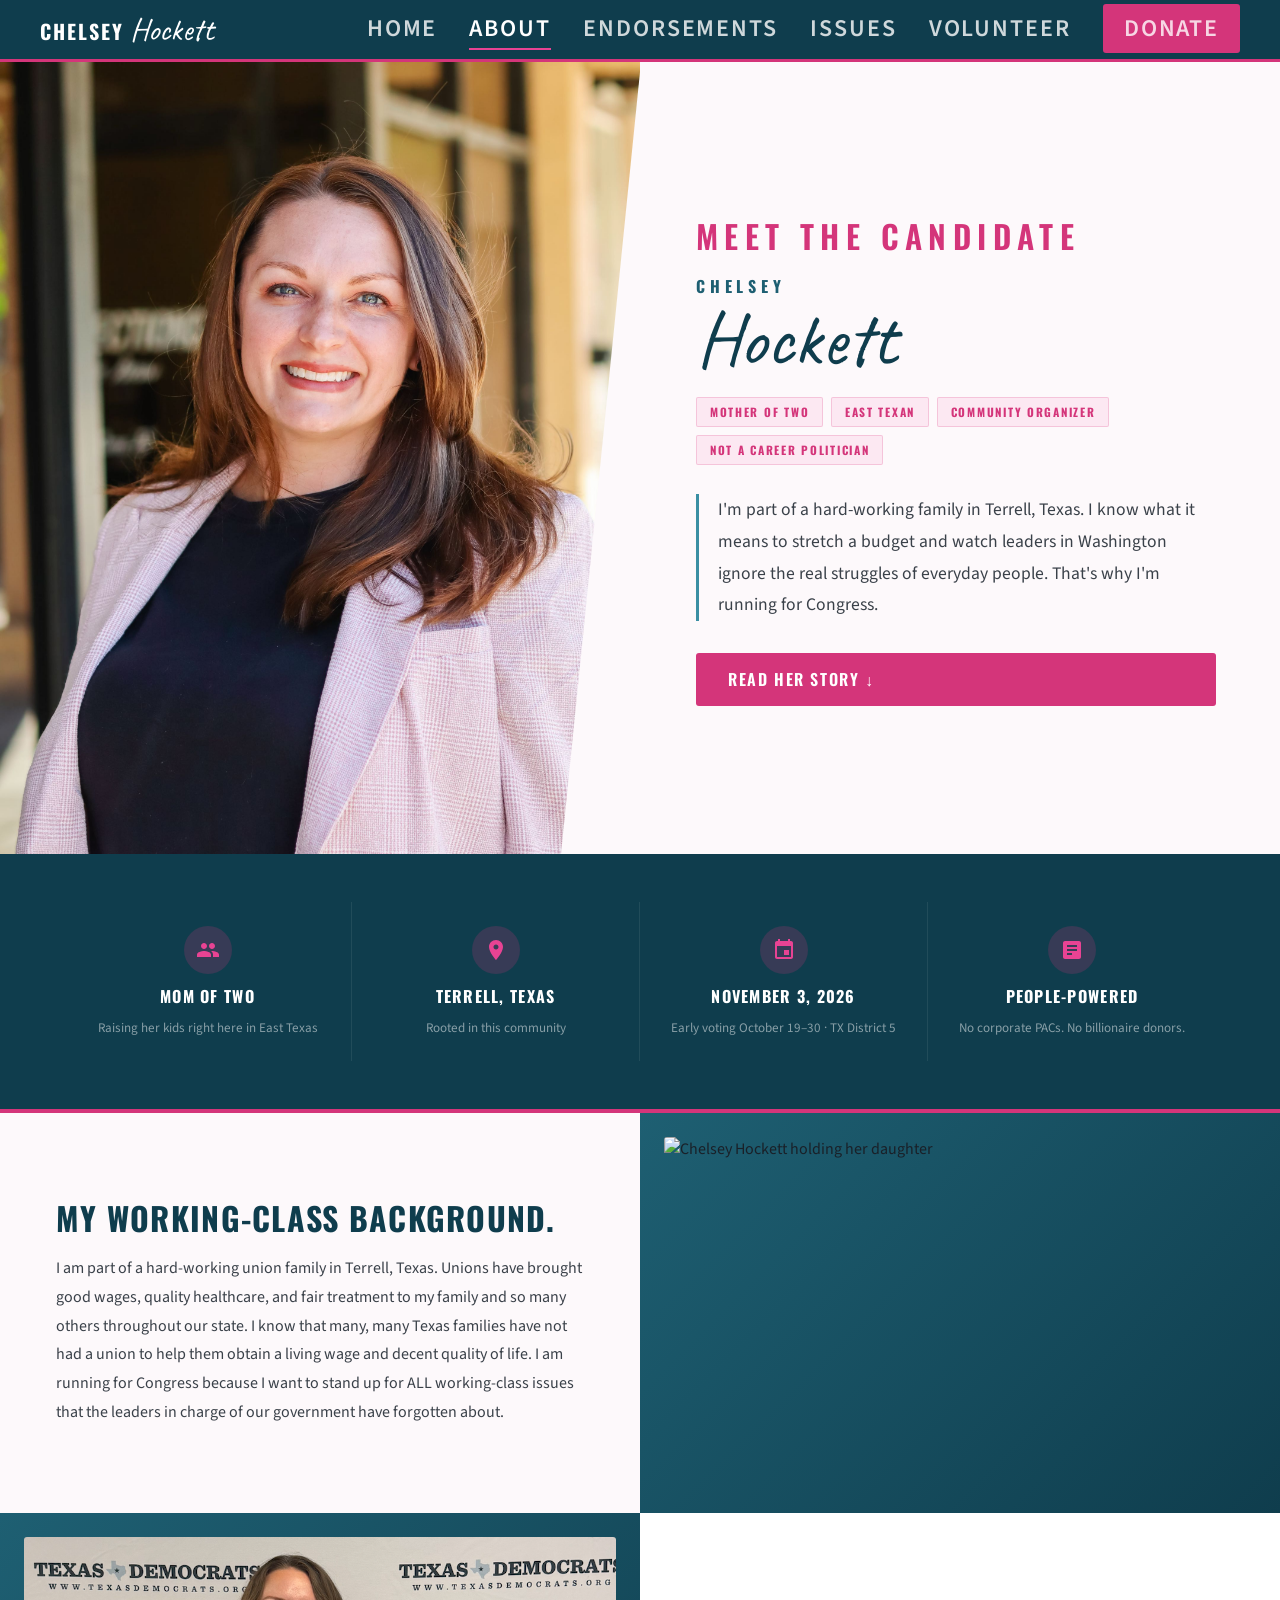
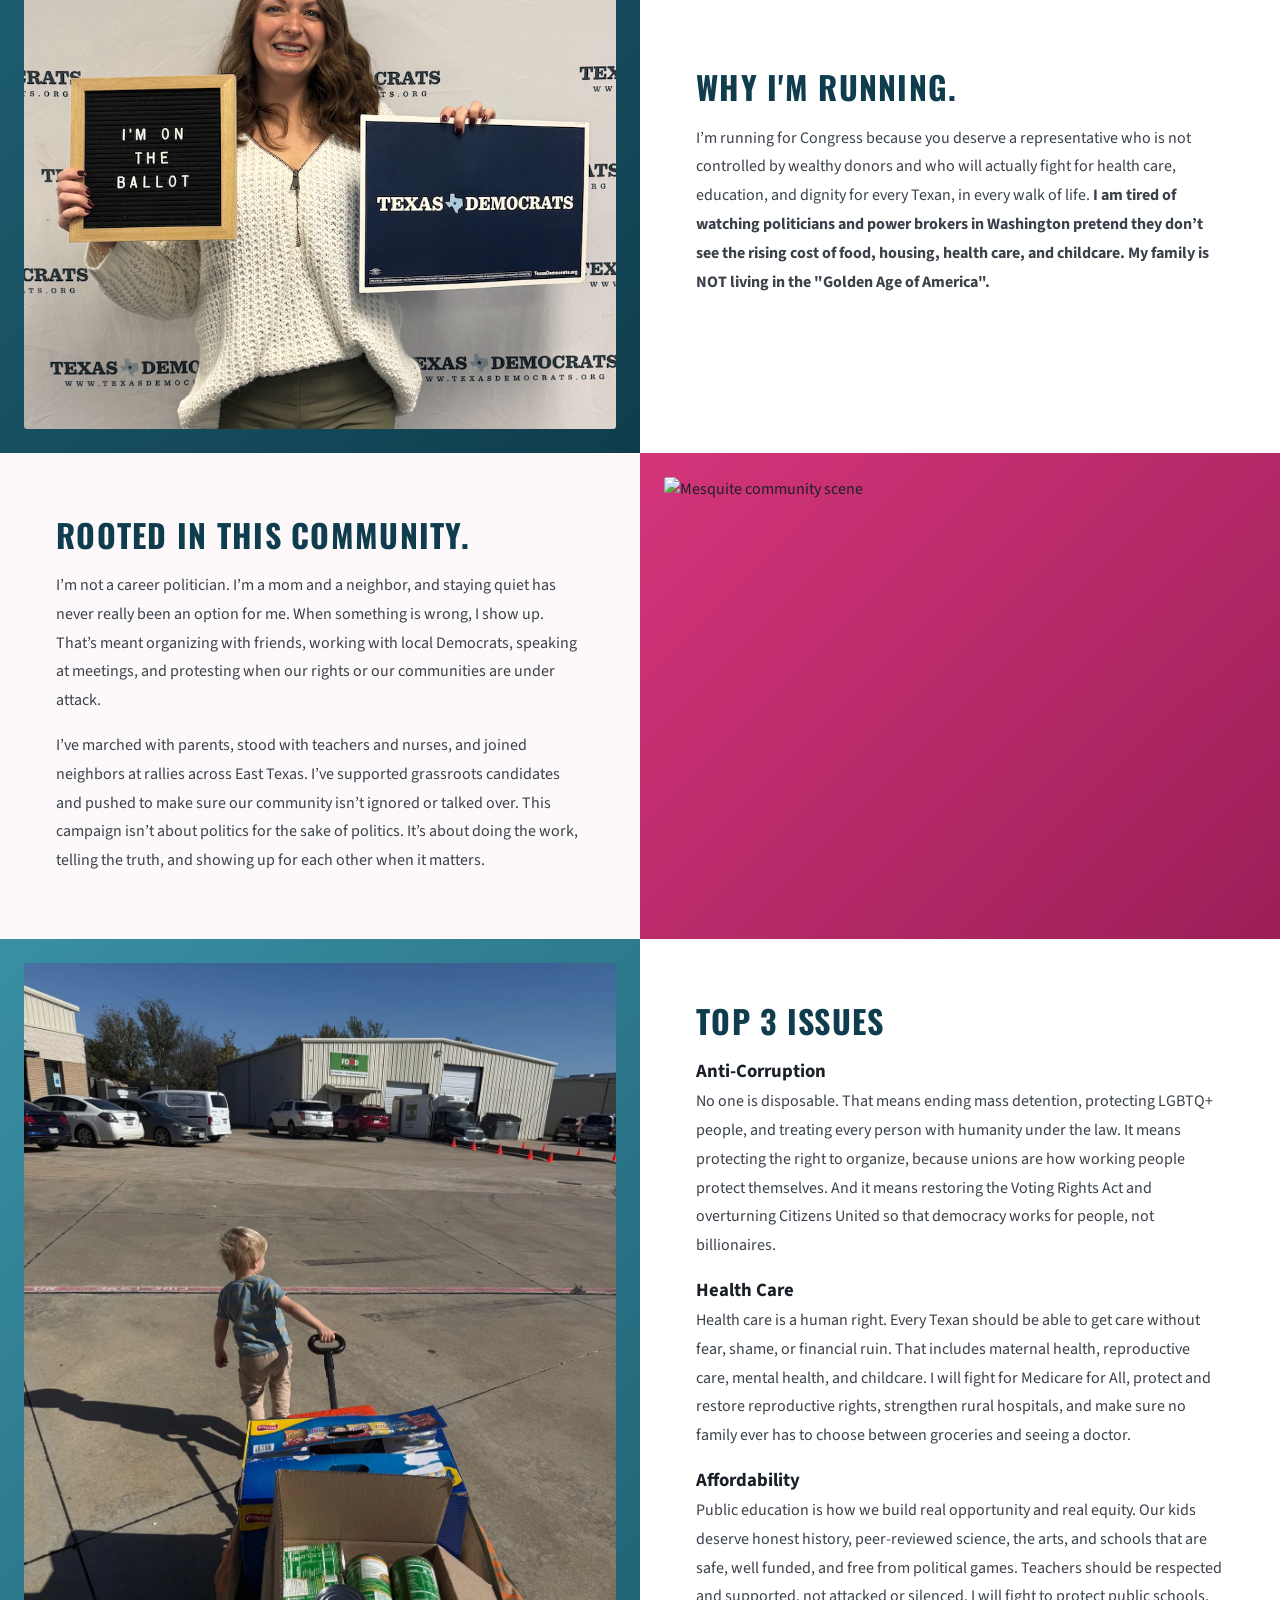
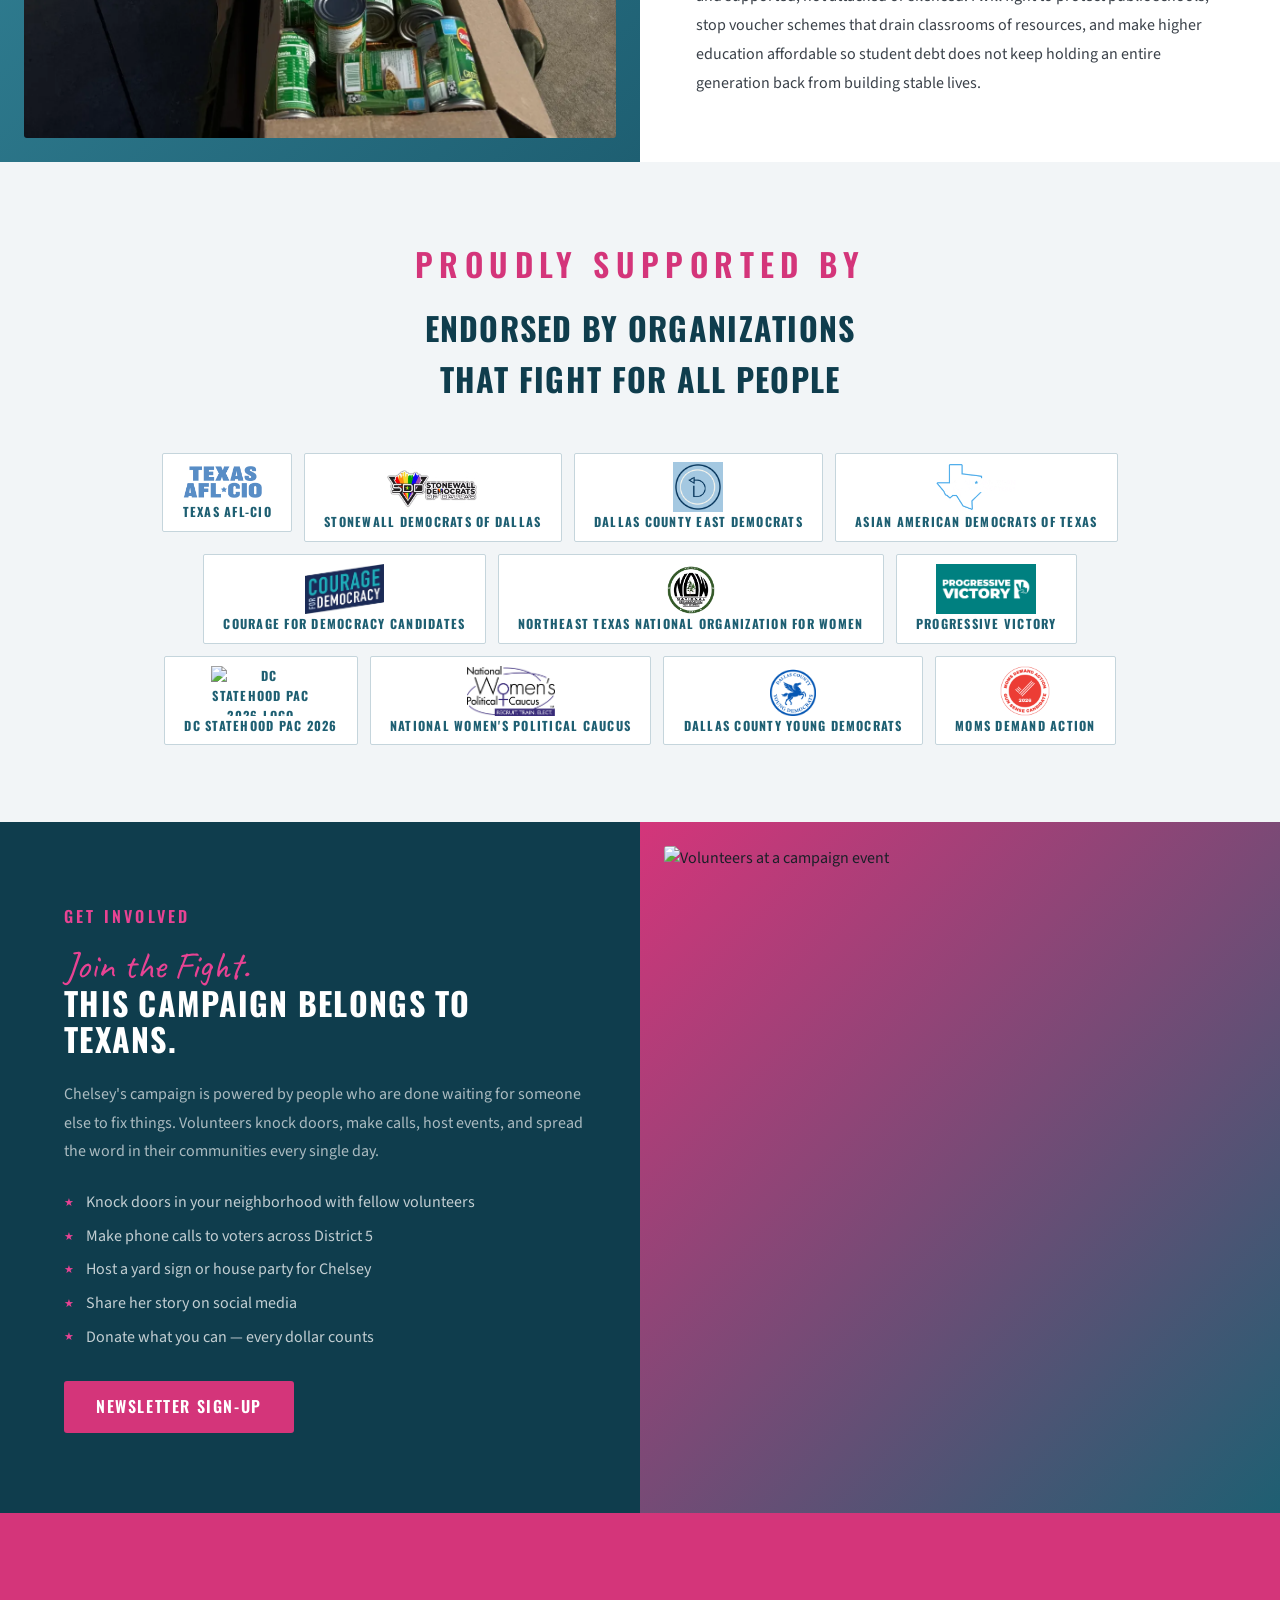
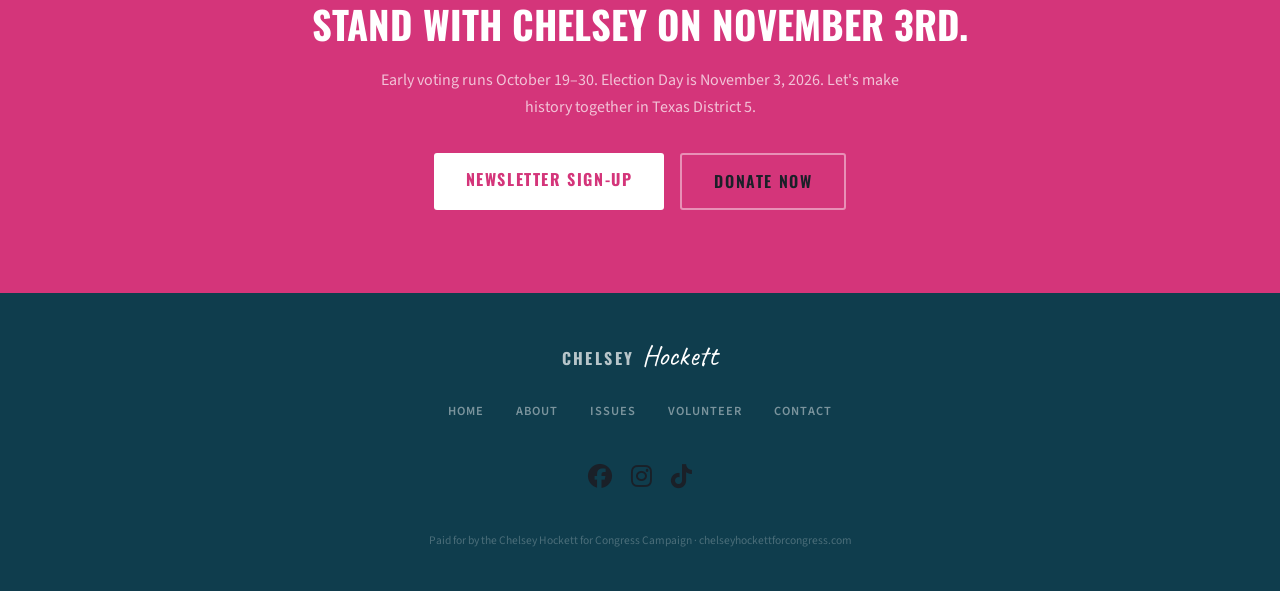
==== commit bccb98a2: "updated mini issue section on about page. updated navbar to include easy endorsement section access." ====
--- a/about.html
+++ b/about.html
@@ -4,6 +4,7 @@
 <meta charset="UTF-8">
 <meta name="viewport" content="width=device-width, initial-scale=1.0">
 <title>About – Chelsey Hockett for Congress</title>
+<link rel="icon" href="images/logo.svg" type="image/svg+xml" />
 <link href="https://fonts.googleapis.com/css2?family=Oswald:wght@400;600;700&family=Satisfy&family=Source+Sans+3:wght@400;600&display=swap" rel="stylesheet">
 <link href="https://fonts.googleapis.com/css2?family=Caveat:wght@400..700&family=Oswald:wght@400;600;700&family=Satisfy&family=Source+Sans+3:wght@400;600&display=swap" rel="stylesheet">
 <link rel="stylesheet" href="https://cdnjs.cloudflare.com/ajax/libs/font-awesome/6.5.0/css/all.min.css">
@@ -21,6 +22,7 @@
   <ul class="nav-links">
     <li><a href="index.html">Home</a></li>
     <li><a href="about.html" class="active">About</a></li>
+    <li><a href="about.html#endorsements">Endorsements</a></li>
     <li><a href="issues.html">Issues</a></li>
     <li><a href="volunteer.html">Volunteer</a></li>
     <li><a href="https://secure.actblue.com/donate/chelseyhockettforcongress" class="nav-donate">Donate</a></li>
@@ -130,12 +132,12 @@
   <div class="story-section reverse">
     <div class="story-text">
       <h2>Top 3 Issues</h2>
-      <h3>Health Care and Bodily Autonomy</h3>
+      <h3>Anti-Corruption</h3>
+      <p>No one is disposable. That means ending mass detention, protecting LGBTQ+ people, and treating every person with humanity under the law. It means protecting the right to organize, because unions are how working people protect themselves. And it means restoring the Voting Rights Act and overturning Citizens United so that democracy works for people, not billionaires.</p>
+      <h3>Health Care</h3>
       <p>Health care is a human right. Every Texan should be able to get care without fear, shame, or financial ruin. That includes maternal health, reproductive care, mental health, and childcare. I will fight for Medicare for All, protect and restore reproductive rights, strengthen rural hospitals, and make sure no family ever has to choose between groceries and seeing a doctor.</p>
-      <h3>Education and Opportunity</h3>
+      <h3>Affordability</h3>
       <p>Public education is how we build real opportunity and real equity. Our kids deserve honest history, peer-reviewed science, the arts, and schools that are safe, well funded, and free from political games. Teachers should be respected and supported, not attacked or silenced. I will fight to protect public schools, stop voucher schemes that drain classrooms of resources, and make higher education affordable so student debt does not keep holding an entire generation back from building stable lives.</p>
-      <h3>People Over Power</h3>
-      <p>No one is disposable. That means ending mass detention, protecting LGBTQ+ people, and treating every person with humanity under the law. It means protecting the right to organize, because unions are how working people protect themselves. And it means restoring the Voting Rights Act and overturning Citizens United so that democracy works for people, not billionaires.</p>
     </div>
     <div class="story-photo teal-bg">
       <img src="images/nolan.jpg" alt="Nolan wheeling a wagon of canned goods to donate" style="position: absolute; top: 1.5rem; left: 1.5rem; width: calc(100% - 3rem); height: calc(100% - 3rem); object-fit: cover; border-radius: 3px">
@@ -147,7 +149,7 @@
 <!-- ENDORSEMENTS -->
 <section class="endorsements">
   <p class="section-label">Proudly Supported By</p>
-  <h2>Endorsed By Organizations <br>That Fight for ALL People</h2>
+  <h2 id="endorsements">Endorsed By Organizations <br>That Fight for ALL People</h2>
   <div class="endorse-grid">
 
     <a href="https://texasaflcio.org/news/endorsements" target="_blank" rel="noopener noreferrer">
--- a/css/style.css
+++ b/css/style.css
@@ -1286,7 +1286,7 @@
 
 .endorsements {
   background: var(--gray-light);
-  padding: 5rem 4rem;
+  padding: 4.8rem 3.8rem;
   text-align: center;
 }
 
@@ -1294,7 +1294,7 @@
 
 .endorsements h2 {
   font-family: 'Oswald', sans-serif;
-  font-size: clamp(2rem, 3vw, 2.6rem);
+  font-size: clamp(1.8rem, 2.5vw, 2.6rem);
   font-weight: 700;
   text-transform: uppercase;
   color: var(--teal-deeper);
@@ -1307,7 +1307,7 @@
   flex-wrap: wrap;
   gap: 0.75rem;
   justify-content: center;
-  max-width: 860px;
+  max-width: 1000px;
   margin: 0 auto;
 }
 
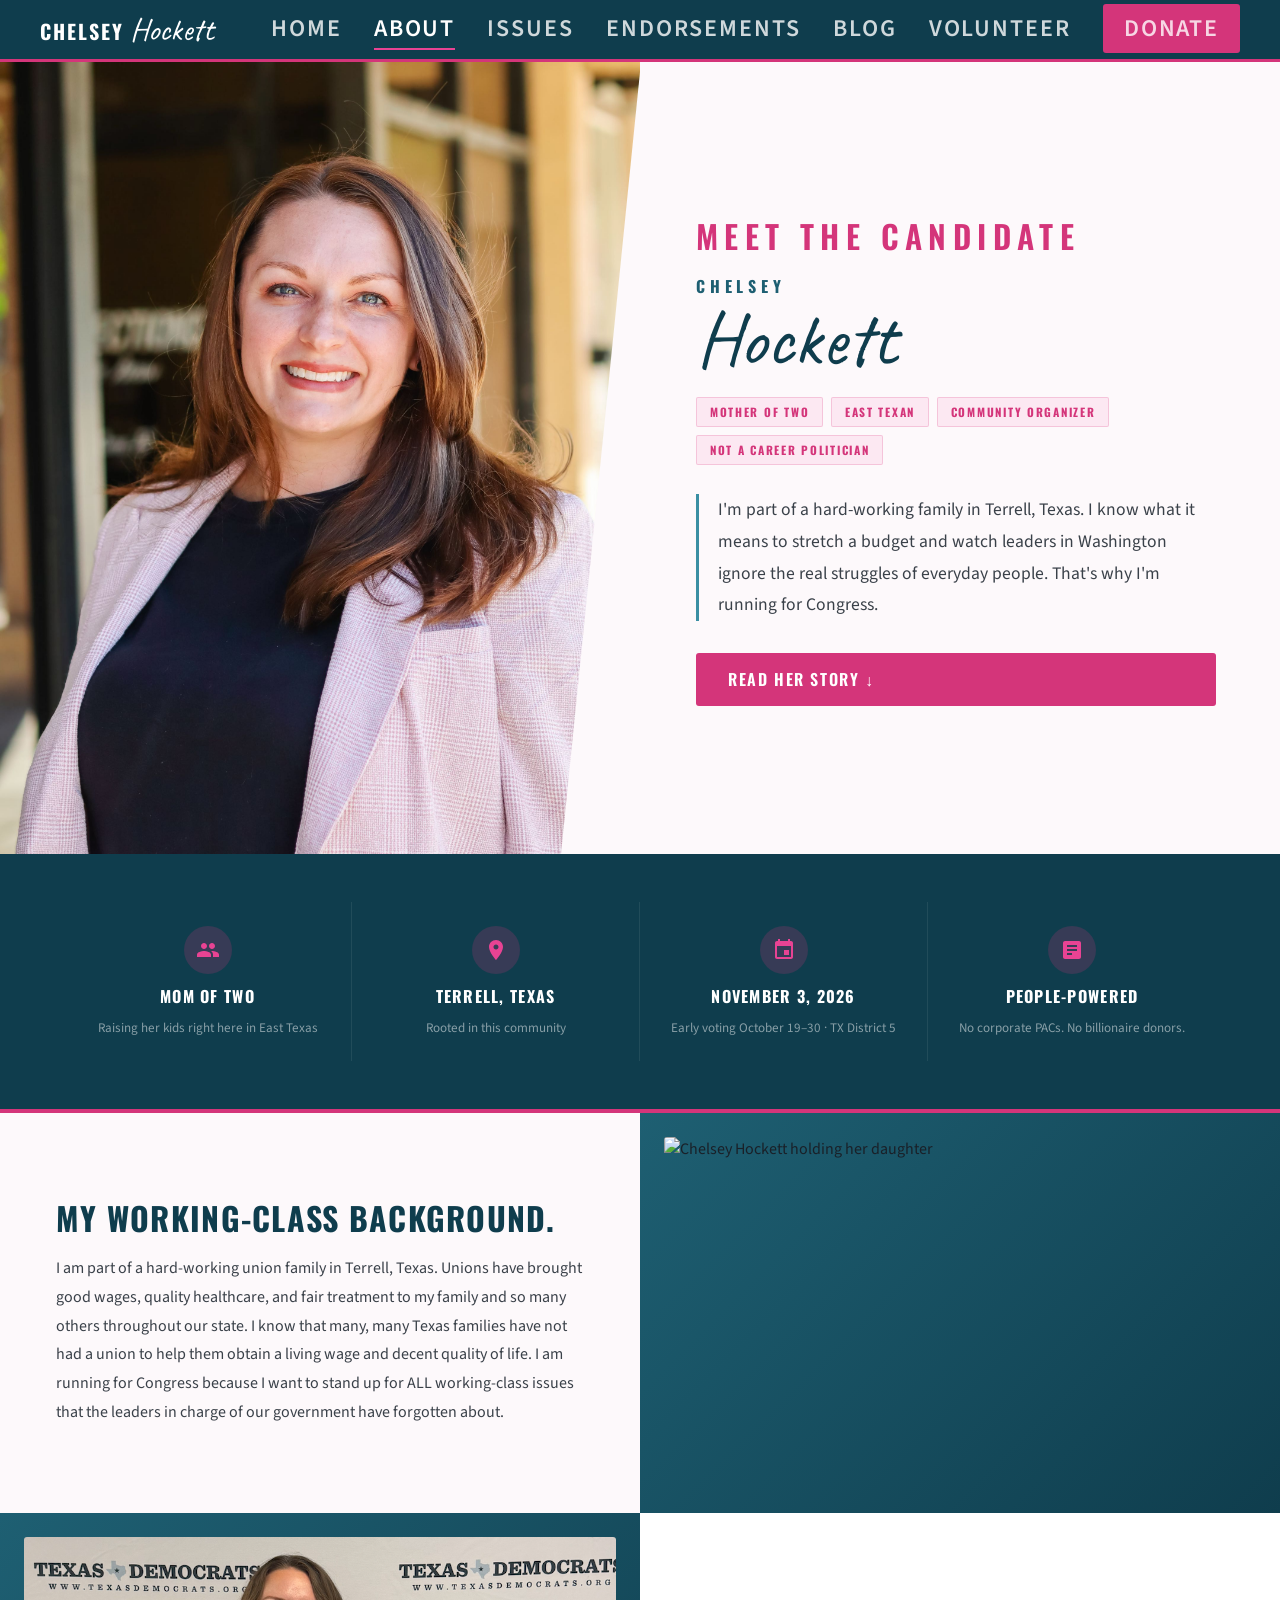
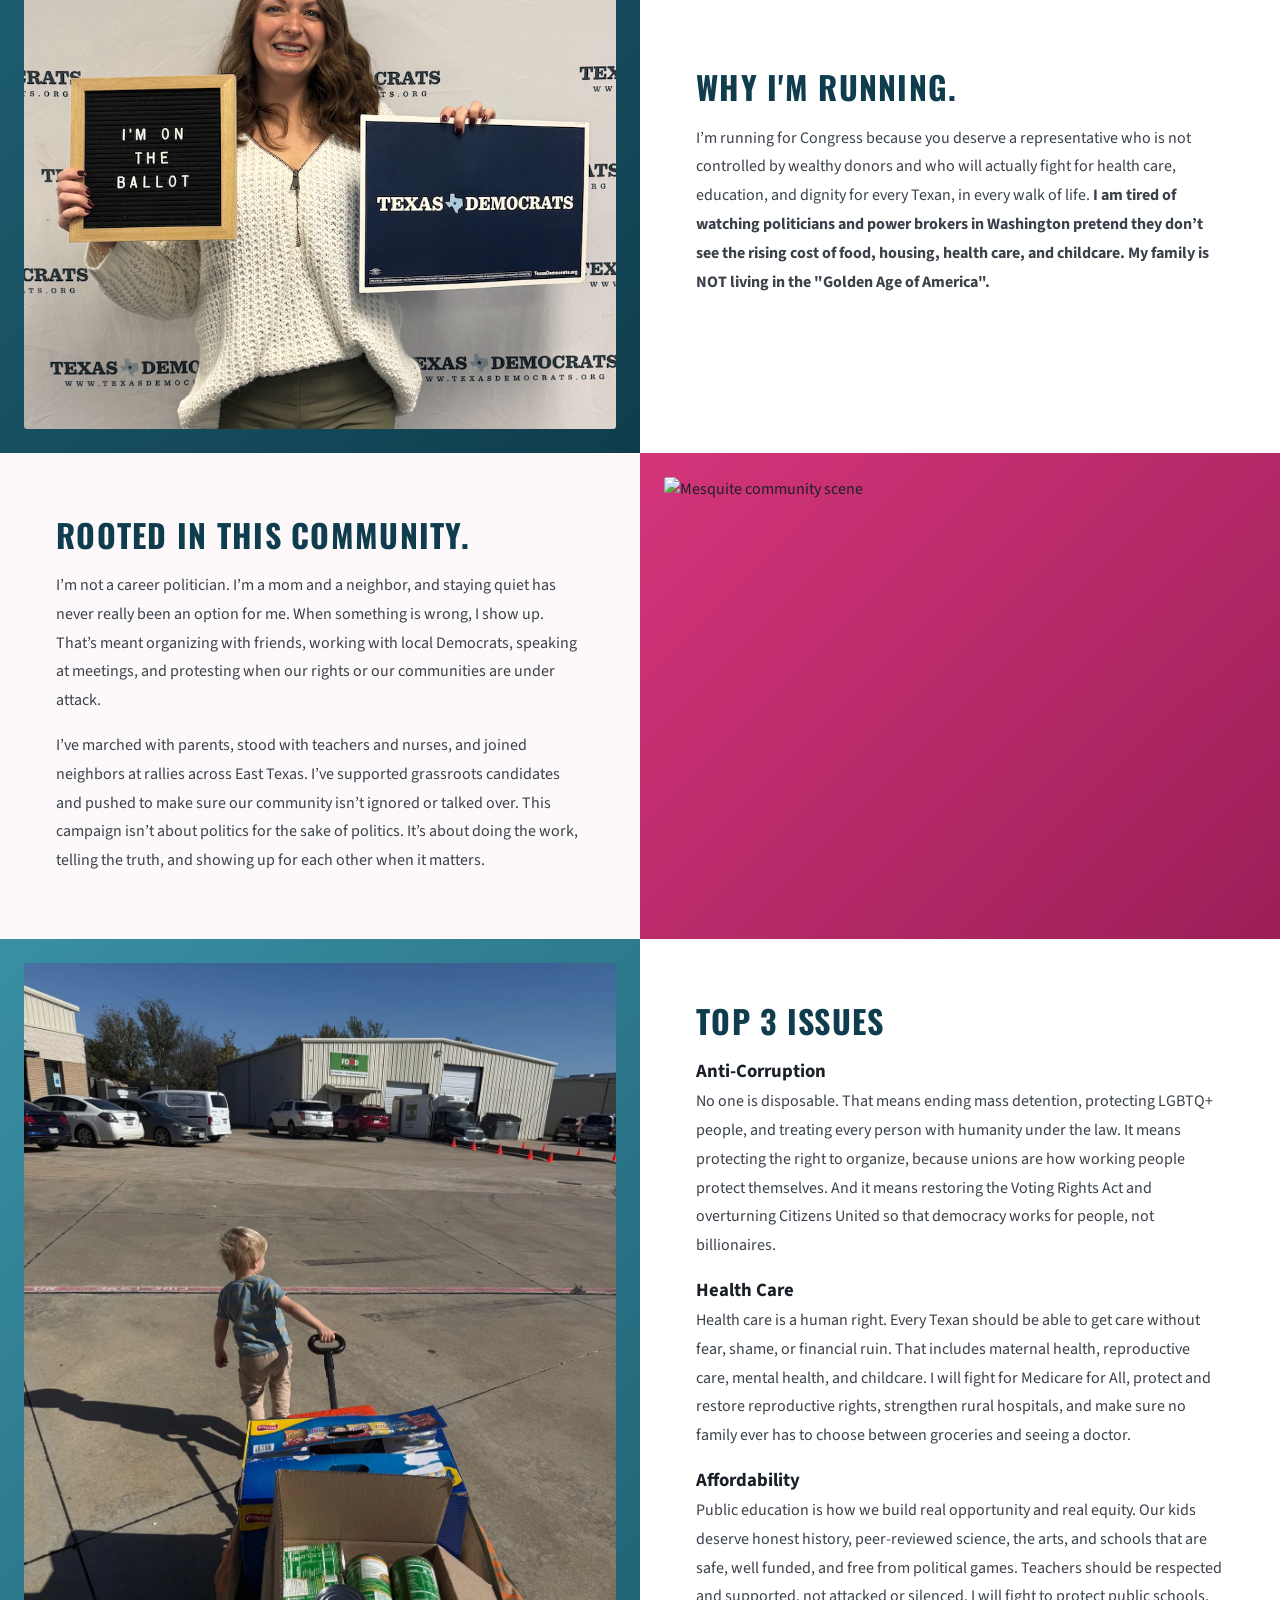
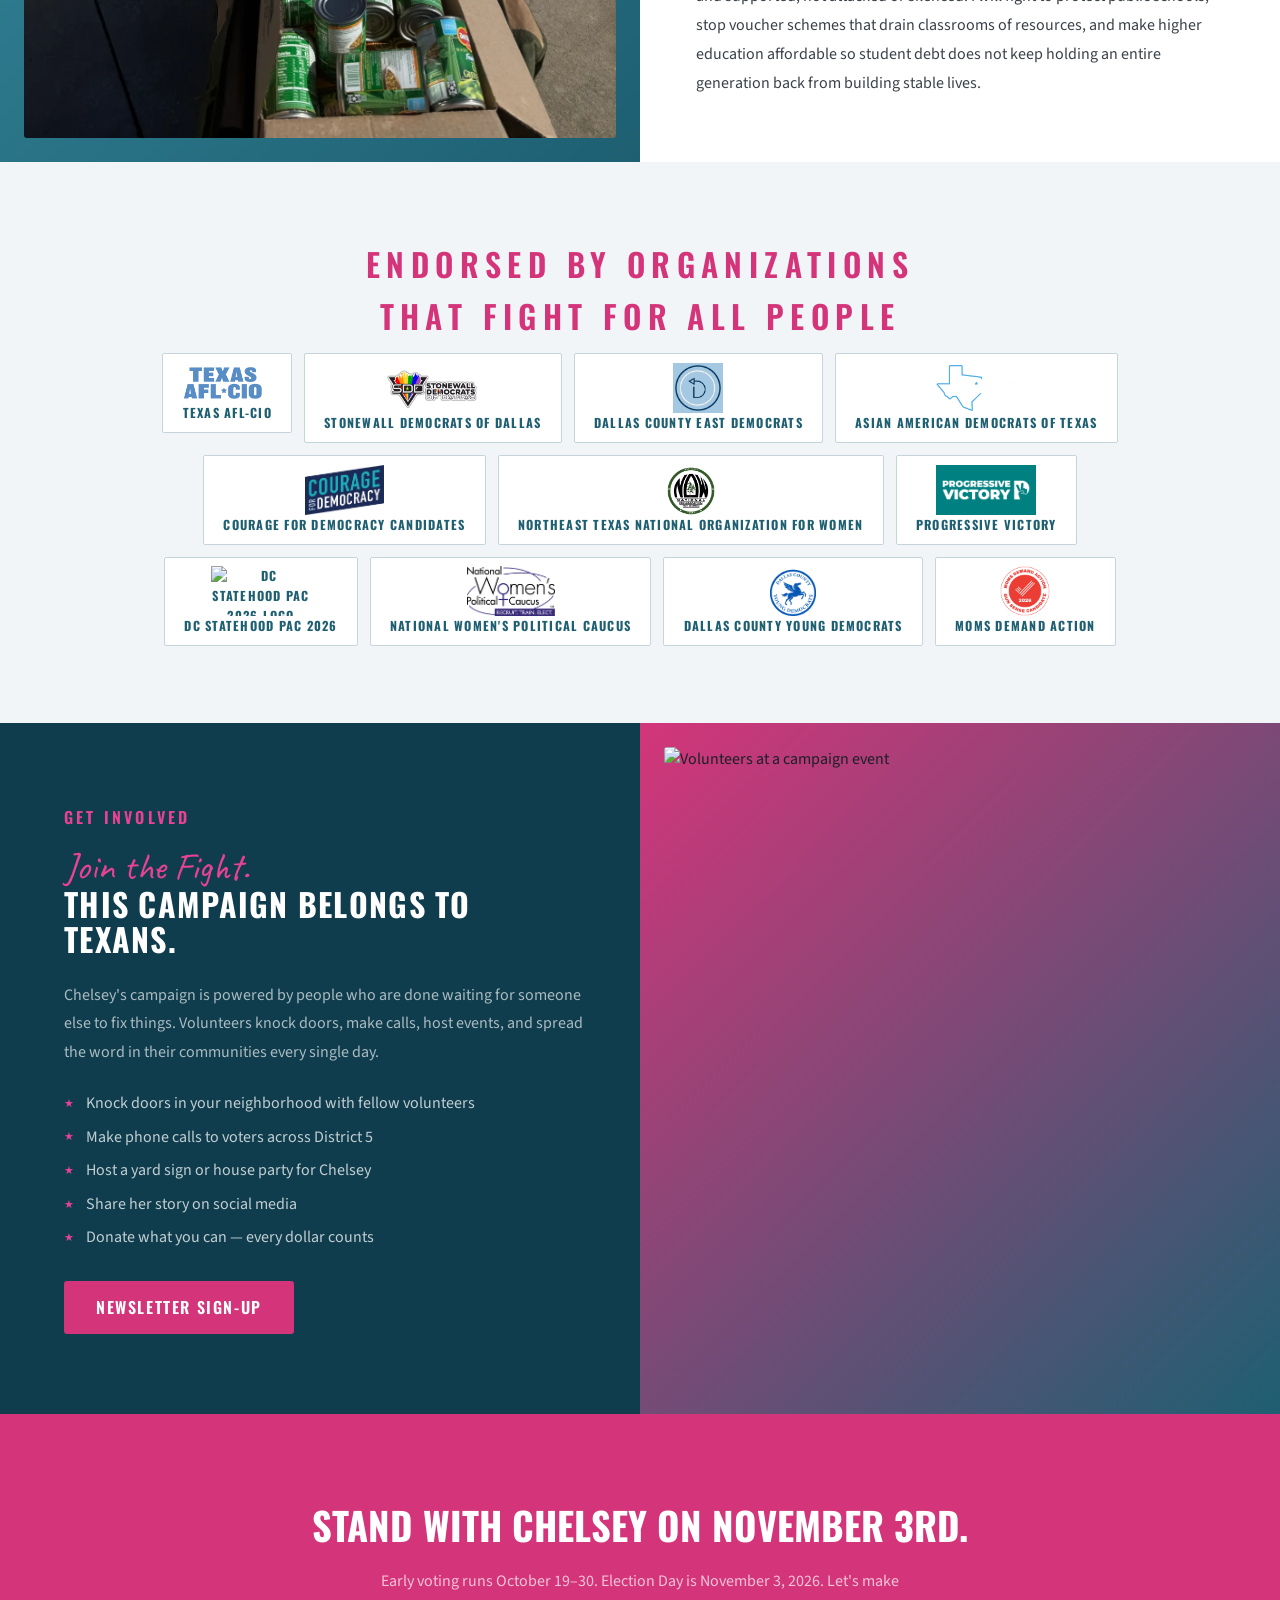
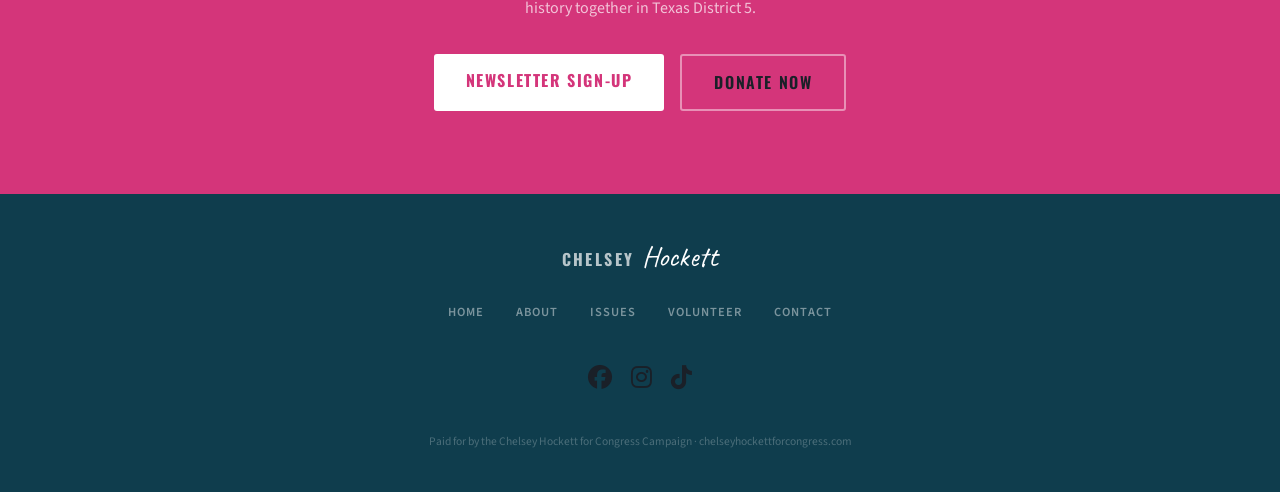
==== commit e947074c: "changed enodersement heading. added blog page to link to social posts for now." ====
--- a/about.html
+++ b/about.html
@@ -1,258 +1,566 @@
-<!DOCTYPE html>
+<!doctype html>
 <html lang="en">
-<head>
-<meta charset="UTF-8">
-<meta name="viewport" content="width=device-width, initial-scale=1.0">
-<title>About – Chelsey Hockett for Congress</title>
-<link rel="icon" href="images/logo.svg" type="image/svg+xml" />
-<link href="https://fonts.googleapis.com/css2?family=Oswald:wght@400;600;700&family=Satisfy&family=Source+Sans+3:wght@400;600&display=swap" rel="stylesheet">
-<link href="https://fonts.googleapis.com/css2?family=Caveat:wght@400..700&family=Oswald:wght@400;600;700&family=Satisfy&family=Source+Sans+3:wght@400;600&display=swap" rel="stylesheet">
-<link rel="stylesheet" href="https://cdnjs.cloudflare.com/ajax/libs/font-awesome/6.5.0/css/all.min.css">
-<link rel="stylesheet" href="css/style.css">
-</head>
-
-<body>
-<!-- NAV -->
-<nav>
-  <div class="nav-logo">
-    <span class="nav-logo-bold">Chelsey</span>
-    <span class="nav-logo-script">Hockett</span>
-  </div>
-  <button class="nav-toggle" aria-label="Toggle navigation" onclick="this.classList.toggle('open'); document.querySelector('.nav-links').classList.toggle('open')"><span></span><span></span><span></span></button>
-  <ul class="nav-links">
-    <li><a href="index.html">Home</a></li>
-    <li><a href="about.html" class="active">About</a></li>
-    <li><a href="about.html#endorsements">Endorsements</a></li>
-    <li><a href="issues.html">Issues</a></li>
-    <li><a href="volunteer.html">Volunteer</a></li>
-    <li><a href="https://secure.actblue.com/donate/chelseyhockettforcongress" class="nav-donate">Donate</a></li>
-  </ul>
-</nav>
-
-<!-- HERO -->
-<section class="about-hero">
-  <div class="about-hero-photo">
-    <div class="photo-placeholder">
-      <img src="images/chelsey.jpg" alt="Chelsey Hockett smiling" style="position: absolute; top: 0; left: 0; width: 100%; height: 100%; object-fit: cover">
+  <head>
+    <meta charset="UTF-8" />
+    <meta name="viewport" content="width=device-width, initial-scale=1.0" />
+    <title>About – Chelsey Hockett for Congress</title>
+    <link rel="icon" href="images/logo.svg" type="image/svg+xml" />
+    <link
+      href="https://fonts.googleapis.com/css2?family=Oswald:wght@400;600;700&family=Satisfy&family=Source+Sans+3:wght@400;600&display=swap"
+      rel="stylesheet"
+    />
+    <link
+      href="https://fonts.googleapis.com/css2?family=Caveat:wght@400..700&family=Oswald:wght@400;600;700&family=Satisfy&family=Source+Sans+3:wght@400;600&display=swap"
+      rel="stylesheet"
+    />
+    <link
+      rel="stylesheet"
+      href="https://cdnjs.cloudflare.com/ajax/libs/font-awesome/6.5.0/css/all.min.css"
+    />
+    <link rel="stylesheet" href="css/style.css" />
+  </head>
+
+  <body>
+    <!-- NAV -->
+    <nav>
+      <div class="nav-logo">
+        <span class="nav-logo-bold">Chelsey</span>
+        <span class="nav-logo-script">Hockett</span>
+      </div>
+      <button
+        class="nav-toggle"
+        aria-label="Toggle navigation"
+        onclick="
+          this.classList.toggle('open');
+          document.querySelector('.nav-links').classList.toggle('open');
+        "
+      >
+        <span></span><span></span><span></span>
+      </button>
+      <ul class="nav-links">
+        <li><a href="index.html">Home</a></li>
+        <li><a href="about.html" class="active">About</a></li>
+        <li><a href="issues.html">Issues</a></li>
+        <li><a href="about.html#endorsements">Endorsements</a></li>
+        <li><a href="blog.html">Blog</a></li>
+        <li><a href="volunteer.html">Volunteer</a></li>
+        <li>
+          <a
+            href="https://secure.actblue.com/donate/chelseyhockettforcongress"
+            class="nav-donate"
+            >Donate</a
+          >
+        </li>
+      </ul>
+    </nav>
+
+    <!-- HERO -->
+    <section class="about-hero">
+      <div class="about-hero-photo">
+        <div class="photo-placeholder">
+          <img
+            src="images/chelsey.jpg"
+            alt="Chelsey Hockett smiling"
+            style="
+              position: absolute;
+              top: 0;
+              left: 0;
+              width: 100%;
+              height: 100%;
+              object-fit: cover;
+            "
+          />
+        </div>
+      </div>
+      <div class="about-hero-text">
+        <p class="section-label">Meet the Candidate</p>
+        <div class="hero-name-display">
+          <span class="first">Chelsey</span>
+          <span class="last">Hockett</span>
+        </div>
+        <div class="hero-descriptor">
+          <span class="descriptor-tag">Mother of Two</span>
+          <span class="descriptor-tag">East Texan</span>
+          <span class="descriptor-tag">Community Organizer</span>
+          <span class="descriptor-tag">Not a Career Politician</span>
+        </div>
+        <p class="hero-intro">
+          I'm part of a hard-working family in Terrell, Texas. I know what it
+          means to stretch a budget and watch leaders in Washington ignore the
+          real struggles of everyday people. That's why I'm running for
+          Congress.
+        </p>
+        <a href="#her-story" class="btn-pink">Read Her Story ↓</a>
+      </div>
+    </section>
+
+    <!-- IDENTITY STRIP -->
+    <div class="identity-strip">
+      <div class="identity-item">
+        <div class="identity-icon">
+          <svg viewBox="0 0 24 24">
+            <path
+              d="M16 11c1.66 0 2.99-1.34 2.99-3S17.66 5 16 5c-1.66 0-3 1.34-3 3s1.34 3 3 3zm-8 0c1.66 0 2.99-1.34 2.99-3S9.66 5 8 5C6.34 5 5 6.34 5 8s1.34 3 3 3zm0 2c-2.33 0-7 1.17-7 3.5V19h14v-2.5c0-2.33-4.67-3.5-7-3.5zm8 0c-.29 0-.62.02-.97.05 1.16.84 1.97 1.97 1.97 3.45V19h6v-2.5c0-2.33-4.67-3.5-7-3.5z"
+            />
+          </svg>
+        </div>
+        <h3>Mom of Two</h3>
+        <p>Raising her kids right here in East Texas</p>
+      </div>
+      <div class="identity-item">
+        <div class="identity-icon">
+          <svg viewBox="0 0 24 24">
+            <path
+              d="M12 2C8.13 2 5 5.13 5 9c0 5.25 7 13 7 13s7-7.75 7-13c0-3.87-3.13-7-7-7zm0 9.5c-1.38 0-2.5-1.12-2.5-2.5s1.12-2.5 2.5-2.5 2.5 1.12 2.5 2.5-1.12 2.5-2.5 2.5z"
+            />
+          </svg>
+        </div>
+        <h3>Terrell, Texas</h3>
+        <p>Rooted in this community</p>
+      </div>
+      <div class="identity-item">
+        <div class="identity-icon">
+          <svg viewBox="0 0 24 24">
+            <path
+              d="M17 12h-5v5h5v-5zM16 1v2H8V1H6v2H5c-1.11 0-1.99.9-1.99 2L3 19c0 1.1.89 2 2 2h14c1.1 0 2-.9 2-2V5c0-1.1-.9-2-2-2h-1V1h-2zm3 18H5V8h14v11z"
+            />
+          </svg>
+        </div>
+        <h3>November 3, 2026</h3>
+        <p>Early voting October 19–30 · TX District 5</p>
+      </div>
+      <div class="identity-item">
+        <div class="identity-icon">
+          <svg viewBox="0 0 24 24">
+            <path
+              d="M19 3H5c-1.1 0-2 .9-2 2v14c0 1.1.9 2 2 2h14c1.1 0 2-.9 2-2V5c0-1.1-.9-2-2-2zm-7 14H7v-2h5v2zm5-4H7v-2h10v2zm0-4H7V7h10v2z"
+            />
+          </svg>
+        </div>
+        <h3>People-Powered</h3>
+        <p>No corporate PACs. No billionaire donors.</p>
+      </div>
     </div>
-  </div>
-  <div class="about-hero-text">
-    <p class="section-label">Meet the Candidate</p>
-    <div class="hero-name-display">
-      <span class="first">Chelsey</span>
-      <span class="last">Hockett</span>
-    </div>
-    <div class="hero-descriptor">
-      <span class="descriptor-tag">Mother of Two</span>
-      <span class="descriptor-tag">East Texan</span>
-      <span class="descriptor-tag">Community Organizer</span>
-      <span class="descriptor-tag">Not a Career Politician</span>
-    </div>
-    <p class="hero-intro">I'm part of a hard-working family in Terrell, Texas. I know what it means to stretch a budget and watch leaders in Washington ignore the real struggles of everyday people. That's why I'm running for Congress.</p>
-    <a href="#her-story" class="btn-pink">Read Her Story ↓</a>
-  </div>
-</section>
-
-<!-- IDENTITY STRIP -->
-<div class="identity-strip">
-  <div class="identity-item">
-    <div class="identity-icon">
-      <svg viewBox="0 0 24 24"><path d="M16 11c1.66 0 2.99-1.34 2.99-3S17.66 5 16 5c-1.66 0-3 1.34-3 3s1.34 3 3 3zm-8 0c1.66 0 2.99-1.34 2.99-3S9.66 5 8 5C6.34 5 5 6.34 5 8s1.34 3 3 3zm0 2c-2.33 0-7 1.17-7 3.5V19h14v-2.5c0-2.33-4.67-3.5-7-3.5zm8 0c-.29 0-.62.02-.97.05 1.16.84 1.97 1.97 1.97 3.45V19h6v-2.5c0-2.33-4.67-3.5-7-3.5z"/></svg>
-    </div>
-    <h3>Mom of Two</h3>
-    <p>Raising her kids right here in East Texas</p>
-  </div>
-  <div class="identity-item">
-    <div class="identity-icon">
-      <svg viewBox="0 0 24 24"><path d="M12 2C8.13 2 5 5.13 5 9c0 5.25 7 13 7 13s7-7.75 7-13c0-3.87-3.13-7-7-7zm0 9.5c-1.38 0-2.5-1.12-2.5-2.5s1.12-2.5 2.5-2.5 2.5 1.12 2.5 2.5-1.12 2.5-2.5 2.5z"/></svg>
-    </div>
-    <h3>Terrell, Texas</h3>
-    <p>Rooted in this community</p>
-  </div>
-  <div class="identity-item">
-    <div class="identity-icon">
-      <svg viewBox="0 0 24 24"><path d="M17 12h-5v5h5v-5zM16 1v2H8V1H6v2H5c-1.11 0-1.99.9-1.99 2L3 19c0 1.1.89 2 2 2h14c1.1 0 2-.9 2-2V5c0-1.1-.9-2-2-2h-1V1h-2zm3 18H5V8h14v11z"/></svg>
-    </div>
-    <h3>November 3, 2026</h3>
-    <p>Early voting October 19–30 · TX District 5</p>
-  </div>
-  <div class="identity-item">
-    <div class="identity-icon">
-      <svg viewBox="0 0 24 24"><path d="M19 3H5c-1.1 0-2 .9-2 2v14c0 1.1.9 2 2 2h14c1.1 0 2-.9 2-2V5c0-1.1-.9-2-2-2zm-7 14H7v-2h5v2zm5-4H7v-2h10v2zm0-4H7V7h10v2z"/></svg>
-    </div>
-    <h3>People-Powered</h3>
-    <p>No corporate PACs. No billionaire donors.</p>
-  </div>
-</div>
-
-<!-- STORY SECTIONS -->
-<div id="her-story">
-
-  <!-- Chapter 1: Who She Is -->
-  <div class="story-section">
-    <div class="story-text cream">
-      <h2>My Working-Class Background.</h2>
-      <p>I am part of a hard-working union family in Terrell, Texas. Unions have brought good wages, quality healthcare, and fair treatment to my family and so many others throughout our state. I know that many, many Texas families have not had a union to help them obtain a living wage and decent quality of life. I am running for Congress because I want to stand up for ALL working-class issues that the leaders in charge of our government have forgotten about.</p>
-    </div>
-<div class="story-photo deep-bg" style="padding: 1.5rem;">
-  <img src="images/chelseyandava.jpg" alt="Chelsey Hockett holding her daughter" style="width: 100%; height: 100%; object-fit: contain; display: block; border-radius: 3px;">
-</div>
-  </div>
-
-  <!-- Chapter 2: Why She's Running -->
-  <div class="story-section reverse">
-    <div class="story-text">
-      <h2>Why I'm Running.</h2>
-      <p>I’m running for Congress because you deserve a representative who is not controlled by wealthy donors and who will actually fight for health care, education, and dignity for every Texan, in every walk of life. <b>I am tired of watching politicians and power brokers in Washington pretend they don’t see the rising cost of food, housing, health care, and childcare. My family is NOT living in the "Golden Age of America".</b></p>
-    </div>
-<div class="story-photo deep-bg" style="padding: 1.5rem;">
-  <img src="images/registeredDem2.png" alt="Chelsey Hockett holding a plaque that says 'Registered Democrat'" style="width: 100%; height: 100%; object-fit: contain; display: block; border-radius: 3px;">
-</div>
-  </div>
-
-  <!-- PULL QUOTE -->
- <!-- <div class="full-quote">
+
+    <!-- STORY SECTIONS -->
+    <div id="her-story">
+      <!-- Chapter 1: Who She Is -->
+      <div class="story-section">
+        <div class="story-text cream">
+          <h2>My Working-Class Background.</h2>
+          <p>
+            I am part of a hard-working union family in Terrell, Texas. Unions
+            have brought good wages, quality healthcare, and fair treatment to
+            my family and so many others throughout our state. I know that many,
+            many Texas families have not had a union to help them obtain a
+            living wage and decent quality of life. I am running for Congress
+            because I want to stand up for ALL working-class issues that the
+            leaders in charge of our government have forgotten about.
+          </p>
+        </div>
+        <div class="story-photo deep-bg" style="padding: 1.5rem">
+          <img
+            src="images/chelseyandava.jpg"
+            alt="Chelsey Hockett holding her daughter"
+            style="
+              width: 100%;
+              height: 100%;
+              object-fit: contain;
+              display: block;
+              border-radius: 3px;
+            "
+          />
+        </div>
+      </div>
+
+      <!-- Chapter 2: Why She's Running -->
+      <div class="story-section reverse">
+        <div class="story-text">
+          <h2>Why I'm Running.</h2>
+          <p>
+            I’m running for Congress because you deserve a representative who is
+            not controlled by wealthy donors and who will actually fight for
+            health care, education, and dignity for every Texan, in every walk
+            of life.
+            <b
+              >I am tired of watching politicians and power brokers in
+              Washington pretend they don’t see the rising cost of food,
+              housing, health care, and childcare. My family is NOT living in
+              the "Golden Age of America".</b
+            >
+          </p>
+        </div>
+        <div class="story-photo deep-bg" style="padding: 1.5rem">
+          <img
+            src="images/registeredDem2.png"
+            alt="Chelsey Hockett holding a plaque that says 'Registered Democrat'"
+            style="
+              width: 100%;
+              height: 100%;
+              object-fit: contain;
+              display: block;
+              border-radius: 3px;
+            "
+          />
+        </div>
+      </div>
+
+      <!-- PULL QUOTE -->
+      <!-- <div class="full-quote">
     <blockquote>"I'm running because you deserve someone in Congress who knows what a grocery bill feels like. Someone who isn't beholden to donors, only to their constituents."</blockquote>
     <cite>— Chelsey Hockett</cite>
   </div>
 -->
-  <!-- Chapter 3: Community -->
-  <div class="story-section">
-    <div class="story-text cream">
-      <h2>Rooted in This Community.</h2>
-      <p>I’m not a career politician. I’m a mom and a neighbor, and staying quiet has never really been an option for me. When something is wrong, I show up. That’s meant organizing with friends, working with local Democrats, speaking at meetings, and protesting when our rights or our communities are under attack.</p>
-      <p>I’ve marched with parents, stood with teachers and nurses, and joined neighbors at rallies across East Texas. I’ve supported grassroots candidates and pushed to make sure our community isn’t ignored or talked over. This campaign isn’t about politics for the sake of politics. It’s about doing the work, telling the truth, and showing up for each other when it matters.</p>
+      <!-- Chapter 3: Community -->
+      <div class="story-section">
+        <div class="story-text cream">
+          <h2>Rooted in This Community.</h2>
+          <p>
+            I’m not a career politician. I’m a mom and a neighbor, and staying
+            quiet has never really been an option for me. When something is
+            wrong, I show up. That’s meant organizing with friends, working with
+            local Democrats, speaking at meetings, and protesting when our
+            rights or our communities are under attack.
+          </p>
+          <p>
+            I’ve marched with parents, stood with teachers and nurses, and
+            joined neighbors at rallies across East Texas. I’ve supported
+            grassroots candidates and pushed to make sure our community isn’t
+            ignored or talked over. This campaign isn’t about politics for the
+            sake of politics. It’s about doing the work, telling the truth, and
+            showing up for each other when it matters.
+          </p>
+        </div>
+        <div class="story-photo pink-bg">
+          <img
+            src="images/mesquite.jpg"
+            alt="Mesquite community scene"
+            style="
+              position: absolute;
+              top: 1.5rem;
+              left: 1.5rem;
+              width: calc(100% - 3rem);
+              height: calc(100% - 3rem);
+              object-fit: cover;
+              border-radius: 3px;
+            "
+          />
+        </div>
+      </div>
+
+      <!-- Chapter 4: What She Believes -->
+      <div class="story-section reverse">
+        <div class="story-text">
+          <h2>Top 3 Issues</h2>
+          <h3>Anti-Corruption</h3>
+          <p>
+            No one is disposable. That means ending mass detention, protecting
+            LGBTQ+ people, and treating every person with humanity under the
+            law. It means protecting the right to organize, because unions are
+            how working people protect themselves. And it means restoring the
+            Voting Rights Act and overturning Citizens United so that democracy
+            works for people, not billionaires.
+          </p>
+          <h3>Health Care</h3>
+          <p>
+            Health care is a human right. Every Texan should be able to get care
+            without fear, shame, or financial ruin. That includes maternal
+            health, reproductive care, mental health, and childcare. I will
+            fight for Medicare for All, protect and restore reproductive rights,
+            strengthen rural hospitals, and make sure no family ever has to
+            choose between groceries and seeing a doctor.
+          </p>
+          <h3>Affordability</h3>
+          <p>
+            Public education is how we build real opportunity and real equity.
+            Our kids deserve honest history, peer-reviewed science, the arts,
+            and schools that are safe, well funded, and free from political
+            games. Teachers should be respected and supported, not attacked or
+            silenced. I will fight to protect public schools, stop voucher
+            schemes that drain classrooms of resources, and make higher
+            education affordable so student debt does not keep holding an entire
+            generation back from building stable lives.
+          </p>
+        </div>
+        <div class="story-photo teal-bg">
+          <img
+            src="images/nolan.jpg"
+            alt="Nolan wheeling a wagon of canned goods to donate"
+            style="
+              position: absolute;
+              top: 1.5rem;
+              left: 1.5rem;
+              width: calc(100% - 3rem);
+              height: calc(100% - 3rem);
+              object-fit: cover;
+              border-radius: 3px;
+            "
+          />
+        </div>
+      </div>
     </div>
-    <div class="story-photo pink-bg">
-      <img src="images/mesquite.jpg" alt="Mesquite community scene" style="position: absolute; top: 1.5rem; left: 1.5rem; width: calc(100% - 3rem); height: calc(100% - 3rem); object-fit: cover; border-radius: 3px">
-    </div>
-  </div>
-
-  <!-- Chapter 4: What She Believes -->
-  <div class="story-section reverse">
-    <div class="story-text">
-      <h2>Top 3 Issues</h2>
-      <h3>Anti-Corruption</h3>
-      <p>No one is disposable. That means ending mass detention, protecting LGBTQ+ people, and treating every person with humanity under the law. It means protecting the right to organize, because unions are how working people protect themselves. And it means restoring the Voting Rights Act and overturning Citizens United so that democracy works for people, not billionaires.</p>
-      <h3>Health Care</h3>
-      <p>Health care is a human right. Every Texan should be able to get care without fear, shame, or financial ruin. That includes maternal health, reproductive care, mental health, and childcare. I will fight for Medicare for All, protect and restore reproductive rights, strengthen rural hospitals, and make sure no family ever has to choose between groceries and seeing a doctor.</p>
-      <h3>Affordability</h3>
-      <p>Public education is how we build real opportunity and real equity. Our kids deserve honest history, peer-reviewed science, the arts, and schools that are safe, well funded, and free from political games. Teachers should be respected and supported, not attacked or silenced. I will fight to protect public schools, stop voucher schemes that drain classrooms of resources, and make higher education affordable so student debt does not keep holding an entire generation back from building stable lives.</p>
-    </div>
-    <div class="story-photo teal-bg">
-      <img src="images/nolan.jpg" alt="Nolan wheeling a wagon of canned goods to donate" style="position: absolute; top: 1.5rem; left: 1.5rem; width: calc(100% - 3rem); height: calc(100% - 3rem); object-fit: cover; border-radius: 3px">
-    </div>
-  </div>
-
-</div>
-
-<!-- ENDORSEMENTS -->
-<section class="endorsements">
-  <p class="section-label">Proudly Supported By</p>
-  <h2 id="endorsements">Endorsed By Organizations <br>That Fight for ALL People</h2>
-  <div class="endorse-grid">
-
-    <a href="https://texasaflcio.org/news/endorsements" target="_blank" rel="noopener noreferrer">
-    <div class="endorse-badge">
-      <div>
-        <img src="images/aflcio.png" alt="Texas AFL-CIO logo" style="width: 80px; height: 40px; object-fit: contain; display: block;">
-      Texas AFL-CIO
-      </div>
-    </div>
-    </a>
-
-    <a href="https://www.stonewalldemocratsofdallas.com/endorsements" target="_blank" rel="noopener noreferrer">
-    <div class="endorse-badge">
-      <div>
-        <img src="images/stonewalldallasdemslogo.png" alt="Dallas Stonewall Democrats logo" style="width: 100px; height: 50px; object-fit: contain; display: block; margin: 0 auto;">
-      </div>
-        Stonewall Democrats of Dallas
-    </div>
-    </a>
-
-    <a href="https://dallascountyeastdemocrats.com" target="_blank" rel="noopener noreferrer">
-    <div class="endorse-badge">
-      <div>
-        <img src="images/dallascountyeastdems.png" alt="Dallas County East Democrats logo" style="width: 100px; height: 50px; object-fit: contain; display: block; margin: 0 auto;">
-      </div>
-        Dallas County East Democrats
-    </div>
-    </a>
-
-    <a href="https://www.texasasiandemocrats.org/endorsements" target="_blank" rel="noopener noreferrer">
-    <div class="endorse-badge">
-      <div>
-        <img src="images/AADT-logo.png" alt="Asian American Democrats of Texas Logo" style="width: 100px; height: 50px; object-fit: contain; display: block; margin: 0 auto;">
-      </div>
-        Asian American Democrats of Texas
-    </div>
-    </a>
-
-  <a href="https://couragefordemocracy.com/candidates/?_state=tx" target="_blank" rel="noopener noreferrer">
-    <div class="endorse-badge">
-      <div>
-        <img src="images/CFD-logo.png" alt="Courage For Democracy Logo" style="width: 100px; height: 50px; object-fit: contain; display: block; margin: 0 auto;">
-      </div>
-        Courage For Democracy Candidates
-    </div>
-    </a>
-
-    <a href="https://www.facebook.com/groups/netxnow/posts/1466183951715568/" target="_blank" rel="noopener noreferrer">
-    <div class="endorse-badge">
-      <div>
-        <img src="images/netxnow.png" alt="NetX Now Logo" style="width: 100px; height: 50px; object-fit: contain; display: block; margin: 0 auto;">
-      </div>
-        Northeast Texas National Organization for Women
-    </div>
-    </a>
-
-    <a href="https://www.progressivevictory.win/endorsements" target="_blank" rel="noopener noreferrer">
-    <div class="endorse-badge">
-      <div>
-        <img src="images/progvictorylogo.png" alt="Progressive Victory Logo" style="width: 100px; height: 50px; object-fit: contain; display: block; margin: 0 auto; background-color: teal;">
-      </div>
-        Progressive Victory
-    </div>
-    </a>
-    
-    <a href="https://www.dcstatehoodpac.com/endorsements" target="_blank" rel="noopener noreferrer">
-        <div class="endorse-badge">
-      <div>
-        <img src="images/DCSTATEHOODPAC.png" alt="DC Statehood PAC 2026 logo" style="width: 100px; height: 50px; object-fit: contain; display: block; margin: 0 auto;">
-      </div>
-        DC Statehood PAC 2026
-    </div>
-    </a>
-
-    <a href="https://nwpc.org/endorsed-candidates/" target="_blank" rel="noopener noreferrer">
-    <div class="endorse-badge">
-      <div>
-        <img src="images/nwpc.png" alt="National Women's Political Caucus logo" style="width: 100px; height: 50px; object-fit: contain; display: block; margin: 0 auto;">
-      </div>
-        National Women's Political Caucus
-    </div>
-    </a>
-
-    <a href="https://dallasyoungdems.org" target="_blank" rel="noopener noreferrer">
-    <div class="endorse-badge">
-      <div>
-        <img src="images/dcydlogo.png" alt="Dallas County Young Democrats logo" style="width: 100px; height: 50px; object-fit: contain; display: block; margin: 0 auto;">
-      </div>
-        Dallas County Young Democrats
-    </div>
-    </a>
-
-    <a href="https://gunsensevoter.org/candidates/67c1396a60f58b2dcf32dbe10938177019f2ec7bf754ae1a6b81681a5130b4a3/" target="_blank" rel="noopener noreferrer">
-    <div class="endorse-badge">
-      <div>
-        <img src="images/mdagslogo.png" alt="Moms Demand Action logo" style="width: 100px; height: 50px; object-fit: contain; display: block; margin: 0 auto;">
-      </div>
-        Moms Demand Action
-    </div>
-    </a>
-    
-
-    <!--<a href="" target="_blank" rel="noopener noreferrer">
+
+    <!-- ENDORSEMENTS -->
+    <section class="endorsements" id="endorsements">
+      <p class="section-label">
+        Endorsed By Organizations <br />That Fight for ALL People
+      </p>
+
+      <div class="endorse-grid">
+        <a
+          href="https://texasaflcio.org/news/endorsements"
+          target="_blank"
+          rel="noopener noreferrer"
+        >
+          <div class="endorse-badge">
+            <div>
+              <img
+                src="images/aflcio.png"
+                alt="Texas AFL-CIO logo"
+                style="
+                  width: 80px;
+                  height: 40px;
+                  object-fit: contain;
+                  display: block;
+                "
+              />
+              Texas AFL-CIO
+            </div>
+          </div>
+        </a>
+
+        <a
+          href="https://www.stonewalldemocratsofdallas.com/endorsements"
+          target="_blank"
+          rel="noopener noreferrer"
+        >
+          <div class="endorse-badge">
+            <div>
+              <img
+                src="images/stonewalldallasdemslogo.png"
+                alt="Dallas Stonewall Democrats logo"
+                style="
+                  width: 100px;
+                  height: 50px;
+                  object-fit: contain;
+                  display: block;
+                  margin: 0 auto;
+                "
+              />
+            </div>
+            Stonewall Democrats of Dallas
+          </div>
+        </a>
+
+        <a
+          href="https://dallascountyeastdemocrats.com"
+          target="_blank"
+          rel="noopener noreferrer"
+        >
+          <div class="endorse-badge">
+            <div>
+              <img
+                src="images/dallascountyeastdems.png"
+                alt="Dallas County East Democrats logo"
+                style="
+                  width: 100px;
+                  height: 50px;
+                  object-fit: contain;
+                  display: block;
+                  margin: 0 auto;
+                "
+              />
+            </div>
+            Dallas County East Democrats
+          </div>
+        </a>
+
+        <a
+          href="https://www.texasasiandemocrats.org/endorsements"
+          target="_blank"
+          rel="noopener noreferrer"
+        >
+          <div class="endorse-badge">
+            <div>
+              <img
+                src="images/AADT-logo.png"
+                alt="Asian American Democrats of Texas Logo"
+                style="
+                  width: 100px;
+                  height: 50px;
+                  object-fit: contain;
+                  display: block;
+                  margin: 0 auto;
+                "
+              />
+            </div>
+            Asian American Democrats of Texas
+          </div>
+        </a>
+
+        <a
+          href="https://couragefordemocracy.com/candidates/?_state=tx"
+          target="_blank"
+          rel="noopener noreferrer"
+        >
+          <div class="endorse-badge">
+            <div>
+              <img
+                src="images/CFD-logo.png"
+                alt="Courage For Democracy Logo"
+                style="
+                  width: 100px;
+                  height: 50px;
+                  object-fit: contain;
+                  display: block;
+                  margin: 0 auto;
+                "
+              />
+            </div>
+            Courage For Democracy Candidates
+          </div>
+        </a>
+
+        <a
+          href="https://www.facebook.com/groups/netxnow/posts/1466183951715568/"
+          target="_blank"
+          rel="noopener noreferrer"
+        >
+          <div class="endorse-badge">
+            <div>
+              <img
+                src="images/netxnow.png"
+                alt="NetX Now Logo"
+                style="
+                  width: 100px;
+                  height: 50px;
+                  object-fit: contain;
+                  display: block;
+                  margin: 0 auto;
+                "
+              />
+            </div>
+            Northeast Texas National Organization for Women
+          </div>
+        </a>
+
+        <a
+          href="https://www.progressivevictory.win/endorsements"
+          target="_blank"
+          rel="noopener noreferrer"
+        >
+          <div class="endorse-badge">
+            <div>
+              <img
+                src="images/progvictorylogo.png"
+                alt="Progressive Victory Logo"
+                style="
+                  width: 100px;
+                  height: 50px;
+                  object-fit: contain;
+                  display: block;
+                  margin: 0 auto;
+                  background-color: teal;
+                "
+              />
+            </div>
+            Progressive Victory
+          </div>
+        </a>
+
+        <a
+          href="https://www.dcstatehoodpac.com/endorsements"
+          target="_blank"
+          rel="noopener noreferrer"
+        >
+          <div class="endorse-badge">
+            <div>
+              <img
+                src="images/DCSTATEHOODPAC.png"
+                alt="DC Statehood PAC 2026 logo"
+                style="
+                  width: 100px;
+                  height: 50px;
+                  object-fit: contain;
+                  display: block;
+                  margin: 0 auto;
+                "
+              />
+            </div>
+            DC Statehood PAC 2026
+          </div>
+        </a>
+
+        <a
+          href="https://nwpc.org/endorsed-candidates/"
+          target="_blank"
+          rel="noopener noreferrer"
+        >
+          <div class="endorse-badge">
+            <div>
+              <img
+                src="images/nwpc.png"
+                alt="National Women's Political Caucus logo"
+                style="
+                  width: 100px;
+                  height: 50px;
+                  object-fit: contain;
+                  display: block;
+                  margin: 0 auto;
+                "
+              />
+            </div>
+            National Women's Political Caucus
+          </div>
+        </a>
+
+        <a
+          href="https://dallasyoungdems.org"
+          target="_blank"
+          rel="noopener noreferrer"
+        >
+          <div class="endorse-badge">
+            <div>
+              <img
+                src="images/dcydlogo.png"
+                alt="Dallas County Young Democrats logo"
+                style="
+                  width: 100px;
+                  height: 50px;
+                  object-fit: contain;
+                  display: block;
+                  margin: 0 auto;
+                "
+              />
+            </div>
+            Dallas County Young Democrats
+          </div>
+        </a>
+
+        <a
+          href="https://gunsensevoter.org/candidates/67c1396a60f58b2dcf32dbe10938177019f2ec7bf754ae1a6b81681a5130b4a3/"
+          target="_blank"
+          rel="noopener noreferrer"
+        >
+          <div class="endorse-badge">
+            <div>
+              <img
+                src="images/mdagslogo.png"
+                alt="Moms Demand Action logo"
+                style="
+                  width: 100px;
+                  height: 50px;
+                  object-fit: contain;
+                  display: block;
+                  margin: 0 auto;
+                "
+              />
+            </div>
+            Moms Demand Action
+          </div>
+        </a>
+
+        <!--<a href="" target="_blank" rel="noopener noreferrer">
     <div class="endorse-badge">
       <div>
         <img src="images/" alt="" style="width: 100px; height: 50px; object-fit: contain; display: block; margin: 0 auto;">
@@ -261,67 +569,119 @@
     </div>
     </a>
   -->
-  </div>
-</section>
-
-<!-- INVOLVEMENT / VOLUNTEER -->
-<section class="involvement">
-  <div class="involvement-text">
-    <p class="section-label">Get Involved</p>
-    <h2>
-      <span class="script">Join the Fight.</span>
-      This Campaign Belongs to Texans.
-    </h2>
-    <p>Chelsey's campaign is powered by people who are done waiting for someone else to fix things. Volunteers knock doors, make calls, host events, and spread the word in their communities every single day.</p>
-    <ul class="involvement-list">
-      <li>Knock doors in your neighborhood with fellow volunteers</li>
-      <li>Make phone calls to voters across District 5</li>
-      <li>Host a yard sign or house party for Chelsey</li>
-      <li>Share her story on social media</li>
-      <li>Donate what you can — every dollar counts</li>
-    </ul>
-    <a href="https://lp.constantcontactpages.com/sl/wIpSok3" class="btn-pink" style="align-self: flex-start;">Newsletter Sign-up</a>
-  </div>
-  <div class="involvement-photo">
-  <img src="images/volunteer.jpg" alt="Volunteers at a campaign event" style="position: absolute; top: 1.5rem; left: 1.5rem; width: calc(100% - 3rem); height: calc(100% - 3rem); object-fit: cover; border-radius: 3px;">
-  </div>
-</section>
-
-<!-- CTA -->
-<section class="about-cta">
-  <h2>Stand With Chelsey on November 3rd.</h2>
-  <p>Early voting runs October 19–30. Election Day is November 3, 2026. Let's make history together in Texas District 5.</p>
-  <div class="cta-buttons">
-    <a href="https://lp.constantcontactpages.com/sl/wIpSok3" class="btn-white">Newsletter Sign-up</a>
-    <a href="https://secure.actblue.com/donate/chelseyhockettforcongress" class="btn-outline-white">Donate Now</a>
-  </div>
-</section>
-
-<!-- FOOTER -->
-<footer>
-  <div class="footer-logo">
-    <span class="footer-logo-bold">Chelsey</span>
-    <span class="footer-logo-script">Hockett</span>
-  </div>
-  <ul class="footer-links">
-    <li><a href="index.html">Home</a></li>
-    <li><a href="about.html">About</a></li>
-    <li><a href="issues.html">Issues</a></li>
-    <li><a href="volunteer.html">Volunteer</a></li>
-    <li><a href="mailto:campaign@chelseyhockettforcongress.com">Contact</a></li>
-  </ul>
-  <div class="footer-social">
-    <a href="https://facebook.com/YOURPAGE" target="_blank" rel="noopener noreferrer" aria-label="Facebook">
-      <i class="fa-brands fa-facebook"></i>
-    </a>
-    <a href="https://instagram.com/YOURHANDLE" target="_blank" rel="noopener noreferrer" aria-label="Instagram">
-      <i class="fa-brands fa-instagram"></i>
-    </a>
-    <a href="https://tiktok.com/@YOURHANDLE" target="_blank" rel="noopener noreferrer" aria-label="TikTok">
-      <i class="fa-brands fa-tiktok"></i>
-    </a>
-  </div>
-  <p class="footer-legal">Paid for by the Chelsey Hockett for Congress Campaign · chelseyhockettforcongress.com</p>
-</footer>
-</body>
+      </div>
+    </section>
+
+    <!-- INVOLVEMENT / VOLUNTEER -->
+    <section class="involvement">
+      <div class="involvement-text">
+        <p class="section-label">Get Involved</p>
+        <h2>
+          <span class="script">Join the Fight.</span>
+          This Campaign Belongs to Texans.
+        </h2>
+        <p>
+          Chelsey's campaign is powered by people who are done waiting for
+          someone else to fix things. Volunteers knock doors, make calls, host
+          events, and spread the word in their communities every single day.
+        </p>
+        <ul class="involvement-list">
+          <li>Knock doors in your neighborhood with fellow volunteers</li>
+          <li>Make phone calls to voters across District 5</li>
+          <li>Host a yard sign or house party for Chelsey</li>
+          <li>Share her story on social media</li>
+          <li>Donate what you can — every dollar counts</li>
+        </ul>
+        <a
+          href="https://lp.constantcontactpages.com/sl/wIpSok3"
+          class="btn-pink"
+          style="align-self: flex-start"
+          >Newsletter Sign-up</a
+        >
+      </div>
+      <div class="involvement-photo">
+        <img
+          src="images/volunteer.jpg"
+          alt="Volunteers at a campaign event"
+          style="
+            position: absolute;
+            top: 1.5rem;
+            left: 1.5rem;
+            width: calc(100% - 3rem);
+            height: calc(100% - 3rem);
+            object-fit: cover;
+            border-radius: 3px;
+          "
+        />
+      </div>
+    </section>
+
+    <!-- CTA -->
+    <section class="about-cta">
+      <h2>Stand With Chelsey on November 3rd.</h2>
+      <p>
+        Early voting runs October 19–30. Election Day is November 3, 2026. Let's
+        make history together in Texas District 5.
+      </p>
+      <div class="cta-buttons">
+        <a
+          href="https://lp.constantcontactpages.com/sl/wIpSok3"
+          class="btn-white"
+          >Newsletter Sign-up</a
+        >
+        <a
+          href="https://secure.actblue.com/donate/chelseyhockettforcongress"
+          class="btn-outline-white"
+          >Donate Now</a
+        >
+      </div>
+    </section>
+
+    <!-- FOOTER -->
+    <footer>
+      <div class="footer-logo">
+        <span class="footer-logo-bold">Chelsey</span>
+        <span class="footer-logo-script">Hockett</span>
+      </div>
+      <ul class="footer-links">
+        <li><a href="index.html">Home</a></li>
+        <li><a href="about.html">About</a></li>
+        <li><a href="issues.html">Issues</a></li>
+        <li><a href="volunteer.html">Volunteer</a></li>
+        <li>
+          <a href="mailto:campaign@chelseyhockettforcongress.com">Contact</a>
+        </li>
+      </ul>
+      <div class="footer-social">
+        <a
+          href="https://facebook.com/YOURPAGE"
+          target="_blank"
+          rel="noopener noreferrer"
+          aria-label="Facebook"
+        >
+          <i class="fa-brands fa-facebook"></i>
+        </a>
+        <a
+          href="https://instagram.com/YOURHANDLE"
+          target="_blank"
+          rel="noopener noreferrer"
+          aria-label="Instagram"
+        >
+          <i class="fa-brands fa-instagram"></i>
+        </a>
+        <a
+          href="https://tiktok.com/@YOURHANDLE"
+          target="_blank"
+          rel="noopener noreferrer"
+          aria-label="TikTok"
+        >
+          <i class="fa-brands fa-tiktok"></i>
+        </a>
+      </div>
+      <p class="footer-legal">
+        Paid for by the Chelsey Hockett for Congress Campaign ·
+        chelseyhockettforcongress.com
+      </p>
+    </footer>
+  </body>
 </html>
--- a/css/style.css
+++ b/css/style.css
@@ -1242,6 +1242,26 @@
 
 .story-text p:last-of-type { margin-bottom: 0; }
 
+#tax-free-info-card {
+  margin: 1.5rem;
+  padding: 2.5rem;
+  background: var(--cream); 
+  border-radius: 20px;
+  box-shadow: 0 6px 20px rgba(0, 0, 0, 0.12);
+  justify-content: center; 
+  border: 2px solid var(--pink);
+}
+
+#tax-free-info-card p {
+  font-family: 'Oswald', sans-serif;
+  font-size: 1.2rem;
+  font-weight: 200;
+  letter-spacing: 0.02em;
+  color: var(--teal-deeper);
+  line-height: 1.1;
+  margin-bottom: 1rem;
+}
+
 .full-quote {
   background: var(--pink);
   padding: 5rem 4rem;
@@ -1807,6 +1827,266 @@
   position: relative;
   z-index: 2;
 }
+
+/* BLOG PAGE STYLES*/
+ .upload-page {
+    background: var(--cream);
+    padding: 3.5rem 4rem 6rem;
+  }
+ 
+  .upload-inner {
+    max-width: 720px;
+    margin: 0 auto;
+  }
+ 
+  .upload-inner .section-label {
+    margin-bottom: 0.5rem;
+  }
+ 
+  .upload-inner h1 {
+    font-family: 'Oswald', sans-serif;
+    font-weight: 700;
+    font-size: clamp(2rem, 4vw, 2.6rem);
+    text-transform: uppercase;
+    color: var(--teal-deeper);
+    letter-spacing: 0.02em;
+    margin-bottom: 0.8rem;
+  }
+ 
+  .upload-sub {
+    font-size: 1.05rem;
+    color: #3a4149;
+    line-height: 1.7;
+    max-width: 55ch;
+    margin-bottom: 1.5rem;
+  }
+ 
+  .upload-note {
+    display: inline-flex;
+    align-items: center;
+    gap: 0.5rem;
+    background: var(--white);
+    border: 1px solid #dde3e8;
+    border-left: 3px solid var(--teal);
+    border-radius: 3px;
+    padding: 0.55rem 1rem;
+    font-size: 0.85rem;
+    color: var(--gray-mid);
+    margin-bottom: 2.5rem;
+  }
+ 
+  .upload-note i { color: var(--teal); }
+ 
+  /* Composer / dropzone */
+  .upload-composer {
+    border: 2px dashed #c5d5dc;
+    border-radius: 4px;
+    background: var(--white);
+    padding: 2.5rem 1.5rem;
+    text-align: center;
+    cursor: pointer;
+    transition: border-color 0.2s ease, background 0.2s ease;
+  }
+ 
+  .upload-composer:hover { border-color: var(--teal); }
+ 
+  .upload-composer.dragover {
+    border-color: var(--pink);
+    background: var(--pink-light);
+  }
+ 
+  .upload-composer .icon {
+    width: 44px;
+    height: 44px;
+    margin: 0 auto 0.9rem;
+    border-radius: 50%;
+    background: var(--pink-light);
+    display: flex;
+    align-items: center;
+    justify-content: center;
+    color: var(--pink);
+    font-size: 1.15rem;
+  }
+ 
+  .upload-composer h3 {
+    font-family: 'Oswald', sans-serif;
+    font-weight: 600;
+    text-transform: uppercase;
+    letter-spacing: 0.04em;
+    font-size: 1.05rem;
+    color: var(--teal-deeper);
+    margin-bottom: 0.3rem;
+  }
+ 
+  .upload-composer p {
+    margin: 0;
+    color: var(--gray-mid);
+    font-size: 0.9rem;
+  }
+ 
+  .upload-composer input { display: none; }
+ 
+  /* Feed header, reusing the section-label + divider language from style.css */
+  .feed-header {
+    display: flex;
+    align-items: baseline;
+    justify-content: space-between;
+    margin: 3rem 0 1.4rem;
+    border-bottom: 1px solid #dde3e8;
+    padding-bottom: 0.8rem;
+  }
+ 
+  .feed-header h2 {
+    font-family: 'Oswald', sans-serif;
+    font-size: 1.05rem;
+    font-weight: 700;
+    text-transform: uppercase;
+    letter-spacing: 0.1em;
+    color: var(--teal-deeper);
+    margin: 0;
+  }
+ 
+  .feed-header span {
+    font-size: 0.82rem;
+    color: var(--gray-mid);
+  }
+ 
+  .feed {
+    display: flex;
+    flex-direction: column;
+    gap: 1.75rem;
+  }
+ 
+  /* Post card follows the same border-top-accent pattern as .issue-card / .event-card */
+  .feed-post {
+    background: var(--white);
+    border: 1px solid #dde3e8;
+    border-top: 3px solid var(--pink);
+    border-radius: 3px;
+    overflow: hidden;
+  }
+ 
+  .feed-post-photo {
+    width: 100%;
+    max-height: 480px;
+    overflow: hidden;
+    background: var(--gray-light);
+  }
+ 
+  .feed-post-photo img {
+    width: 100%;
+    height: 100%;
+    object-fit: cover;
+    display: block;
+  }
+
+  /* Add this block into css/style.css, right after the existing
+   .feed-post-photo img { ... } rule in the BLOG PAGE STYLES section */
+
+.feed-post-pdf {
+  width: 100%;
+  height: 100%;
+  min-height: 140px;
+  display: flex;
+  align-items: center;
+  gap: 1rem;
+  padding: 1.5rem 1.4rem;
+  text-decoration: none;
+}
+
+.feed-post-pdf .pdf-icon {
+  width: 46px;
+  height: 46px;
+  flex-shrink: 0;
+  border-radius: 3px;
+  background: var(--pink-light);
+  display: flex;
+  align-items: center;
+  justify-content: center;
+  color: var(--pink);
+  font-size: 1.3rem;
+}
+
+.feed-post-pdf .pdf-label {
+  font-family: 'Oswald', sans-serif;
+  font-weight: 600;
+  letter-spacing: 0.03em;
+  color: var(--teal-deeper);
+  font-size: 1rem;
+}
+
+.feed-post-pdf .pdf-sub {
+  font-size: 0.8rem;
+  color: var(--gray-mid);
+  margin-top: 0.2rem;
+}
+ 
+  .feed-post-body {
+    padding: 1.1rem 1.4rem 1.4rem;
+  }
+ 
+  .feed-post-meta {
+    display: flex;
+    align-items: center;
+    justify-content: space-between;
+    font-size: 0.78rem;
+    color: var(--gray-mid);
+    margin-bottom: 0.55rem;
+  }
+ 
+  .feed-post-meta .filename {
+    font-family: 'Oswald', sans-serif;
+    font-weight: 600;
+    letter-spacing: 0.03em;
+    color: var(--teal-deeper);
+  }
+ 
+  .feed-post-meta .remove {
+    background: none;
+    border: none;
+    color: var(--gray-mid);
+    cursor: pointer;
+    font-size: 0.8rem;
+    font-family: 'Oswald', sans-serif;
+    letter-spacing: 0.05em;
+    text-transform: uppercase;
+    padding: 0.2rem 0.5rem;
+    border-radius: 2px;
+  }
+ 
+  .feed-post-meta .remove:hover {
+    color: var(--pink);
+    background: var(--pink-light);
+  }
+ 
+  .feed-caption {
+    width: 100%;
+    border: none;
+    outline: none;
+    background: transparent;
+    font-family: 'Source Sans 3', sans-serif;
+    font-size: 0.98rem;
+    line-height: 1.6;
+    color: var(--charcoal);
+    resize: none;
+    padding: 0;
+  }
+ 
+  .feed-caption::placeholder { color: #a9b0b6; }
+ 
+  .feed-empty {
+    text-align: center;
+    color: var(--gray-mid);
+    padding: 2.5rem 1rem;
+    font-size: 0.92rem;
+    border: 1px dashed #dde3e8;
+    border-radius: 3px;
+    background: var(--white);
+  }
+ 
+  @media (max-width: 768px) {
+    .upload-page { padding: 2.5rem 1.5rem 4rem; }
+  }
 
 /* MOBILE RESPONSIVE STYLES */
 
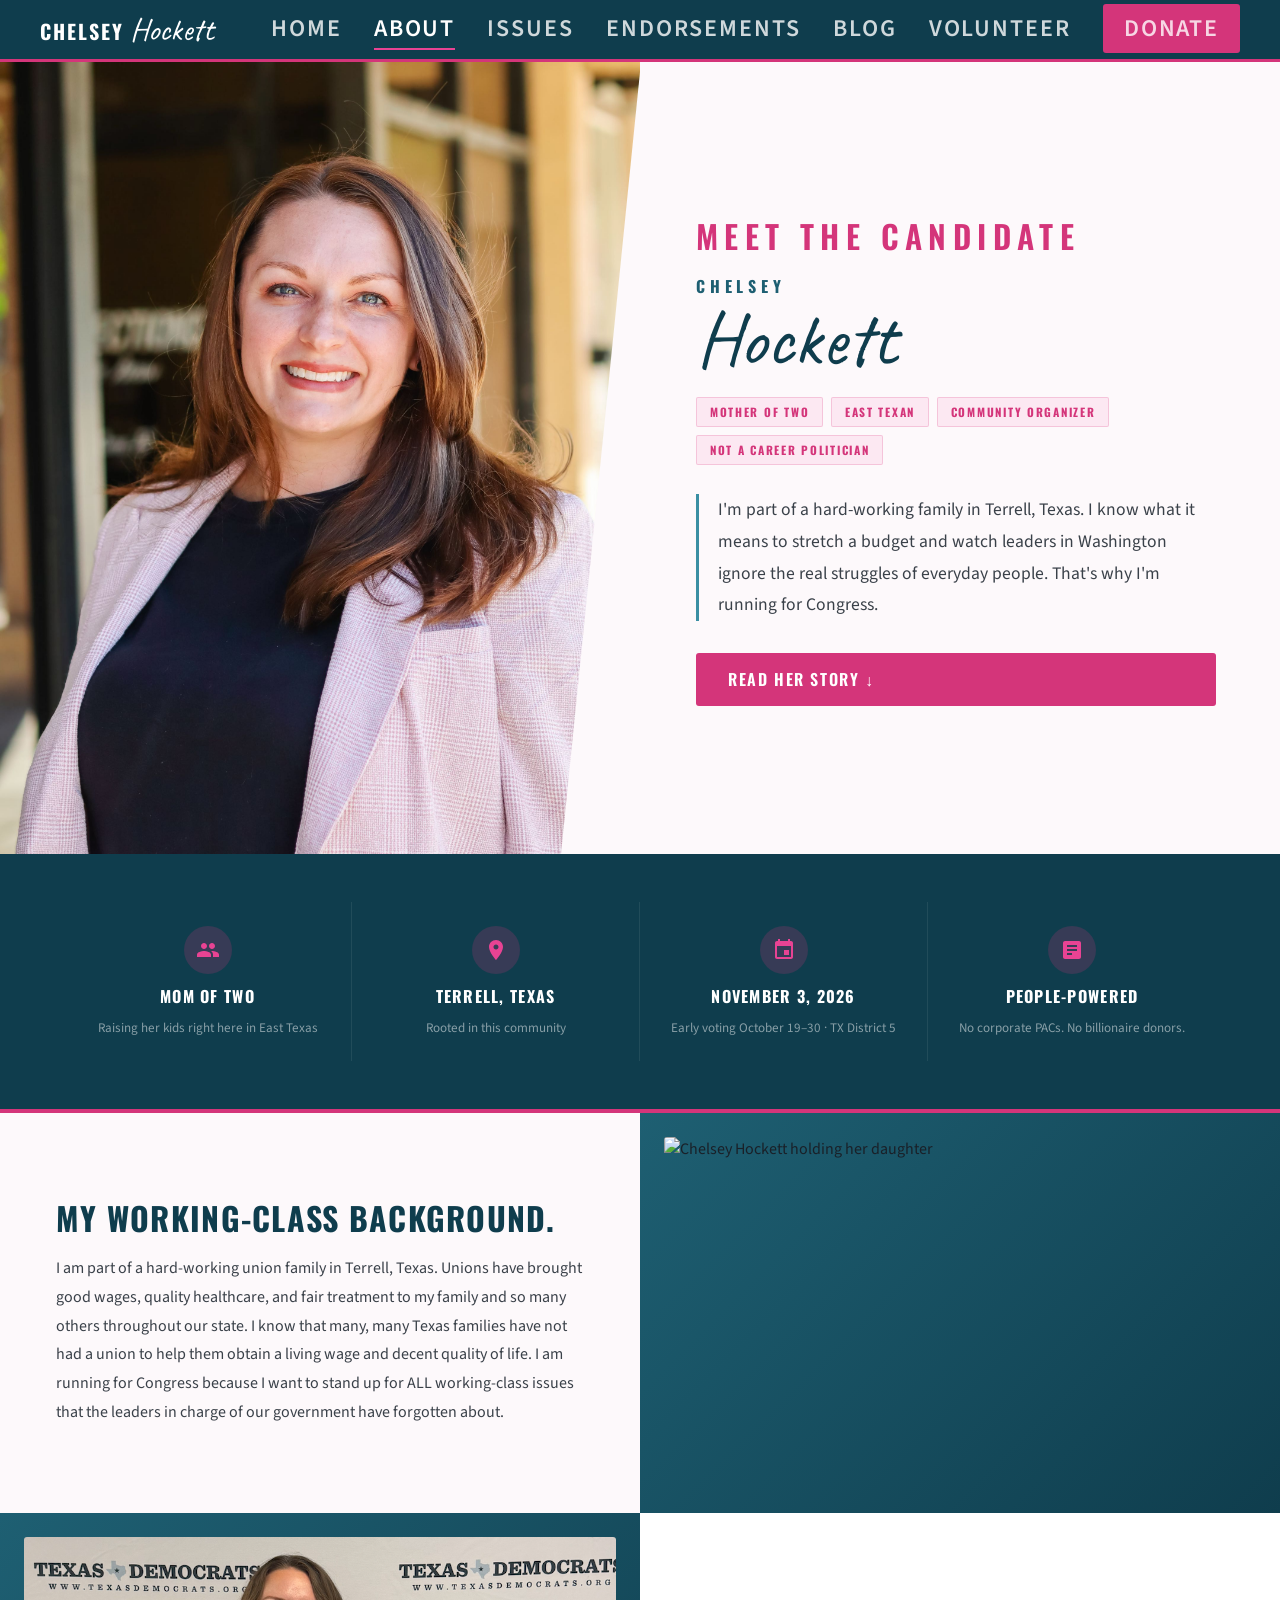
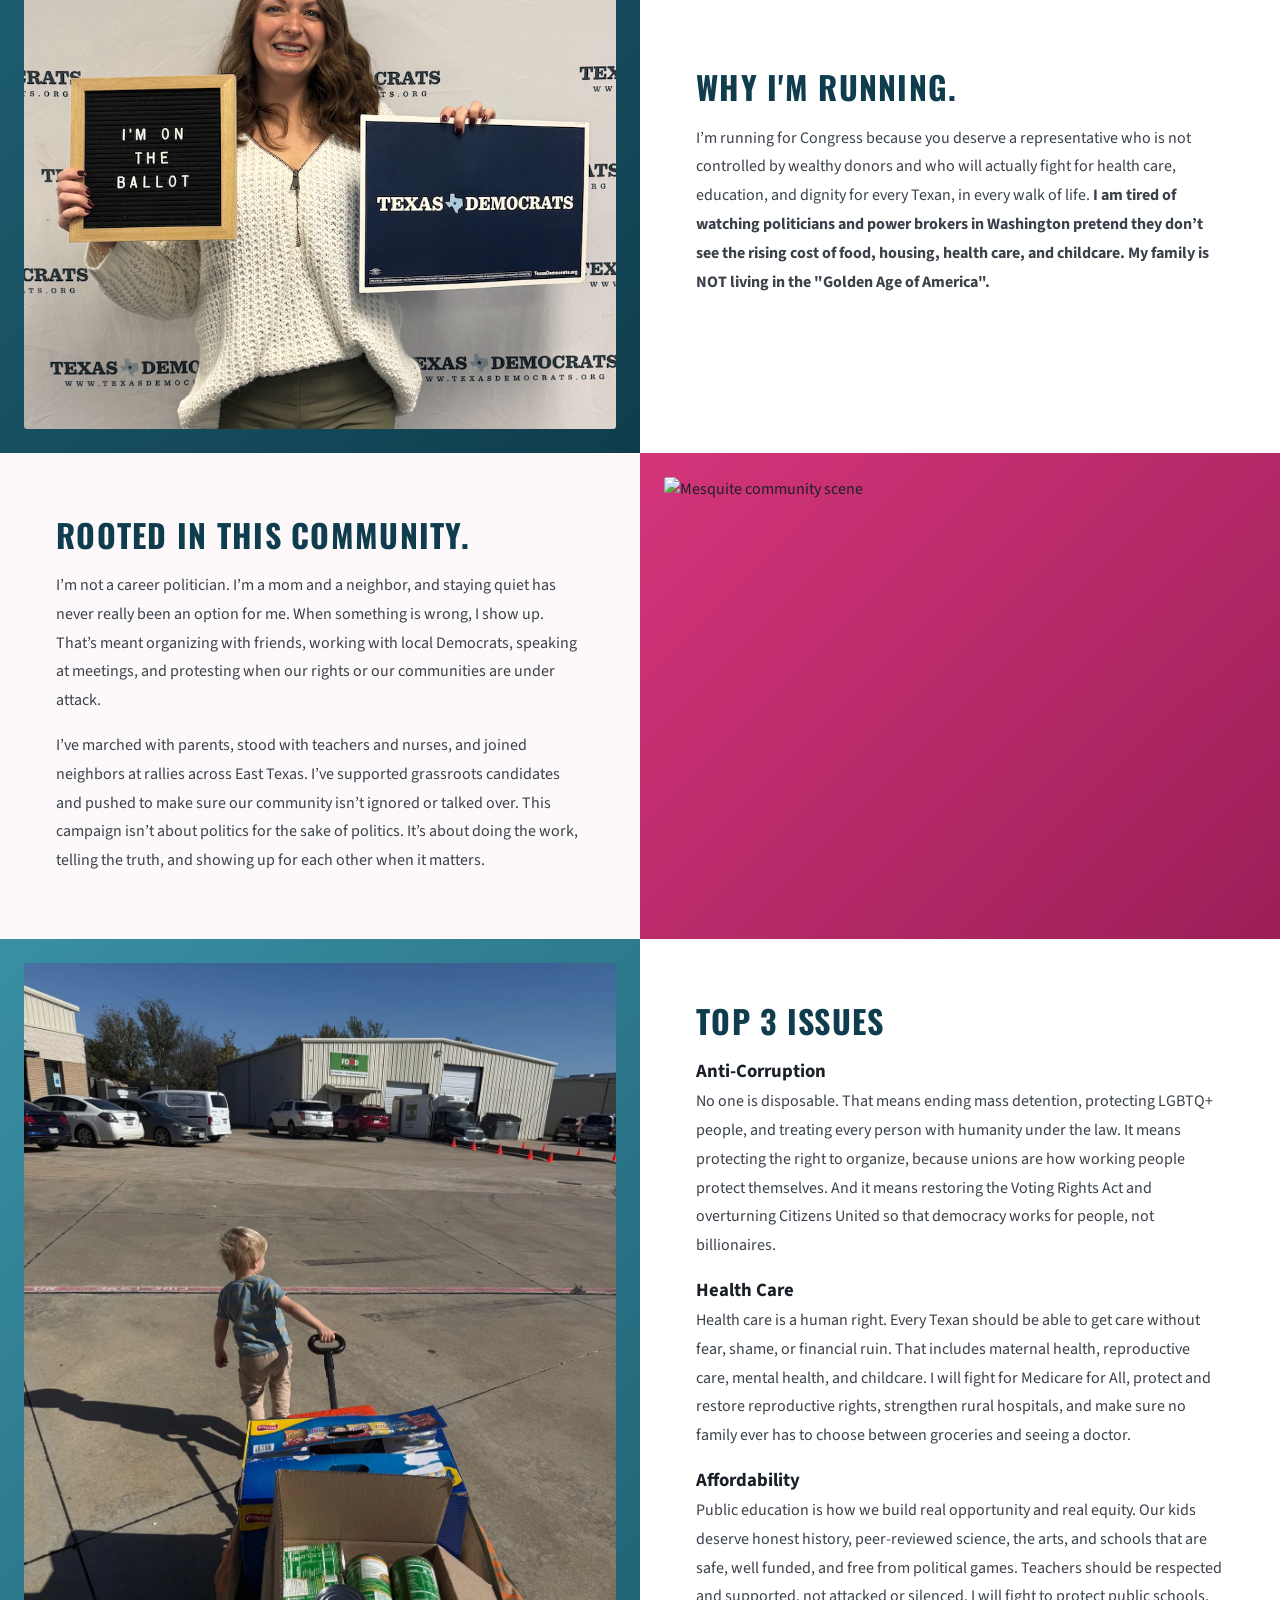
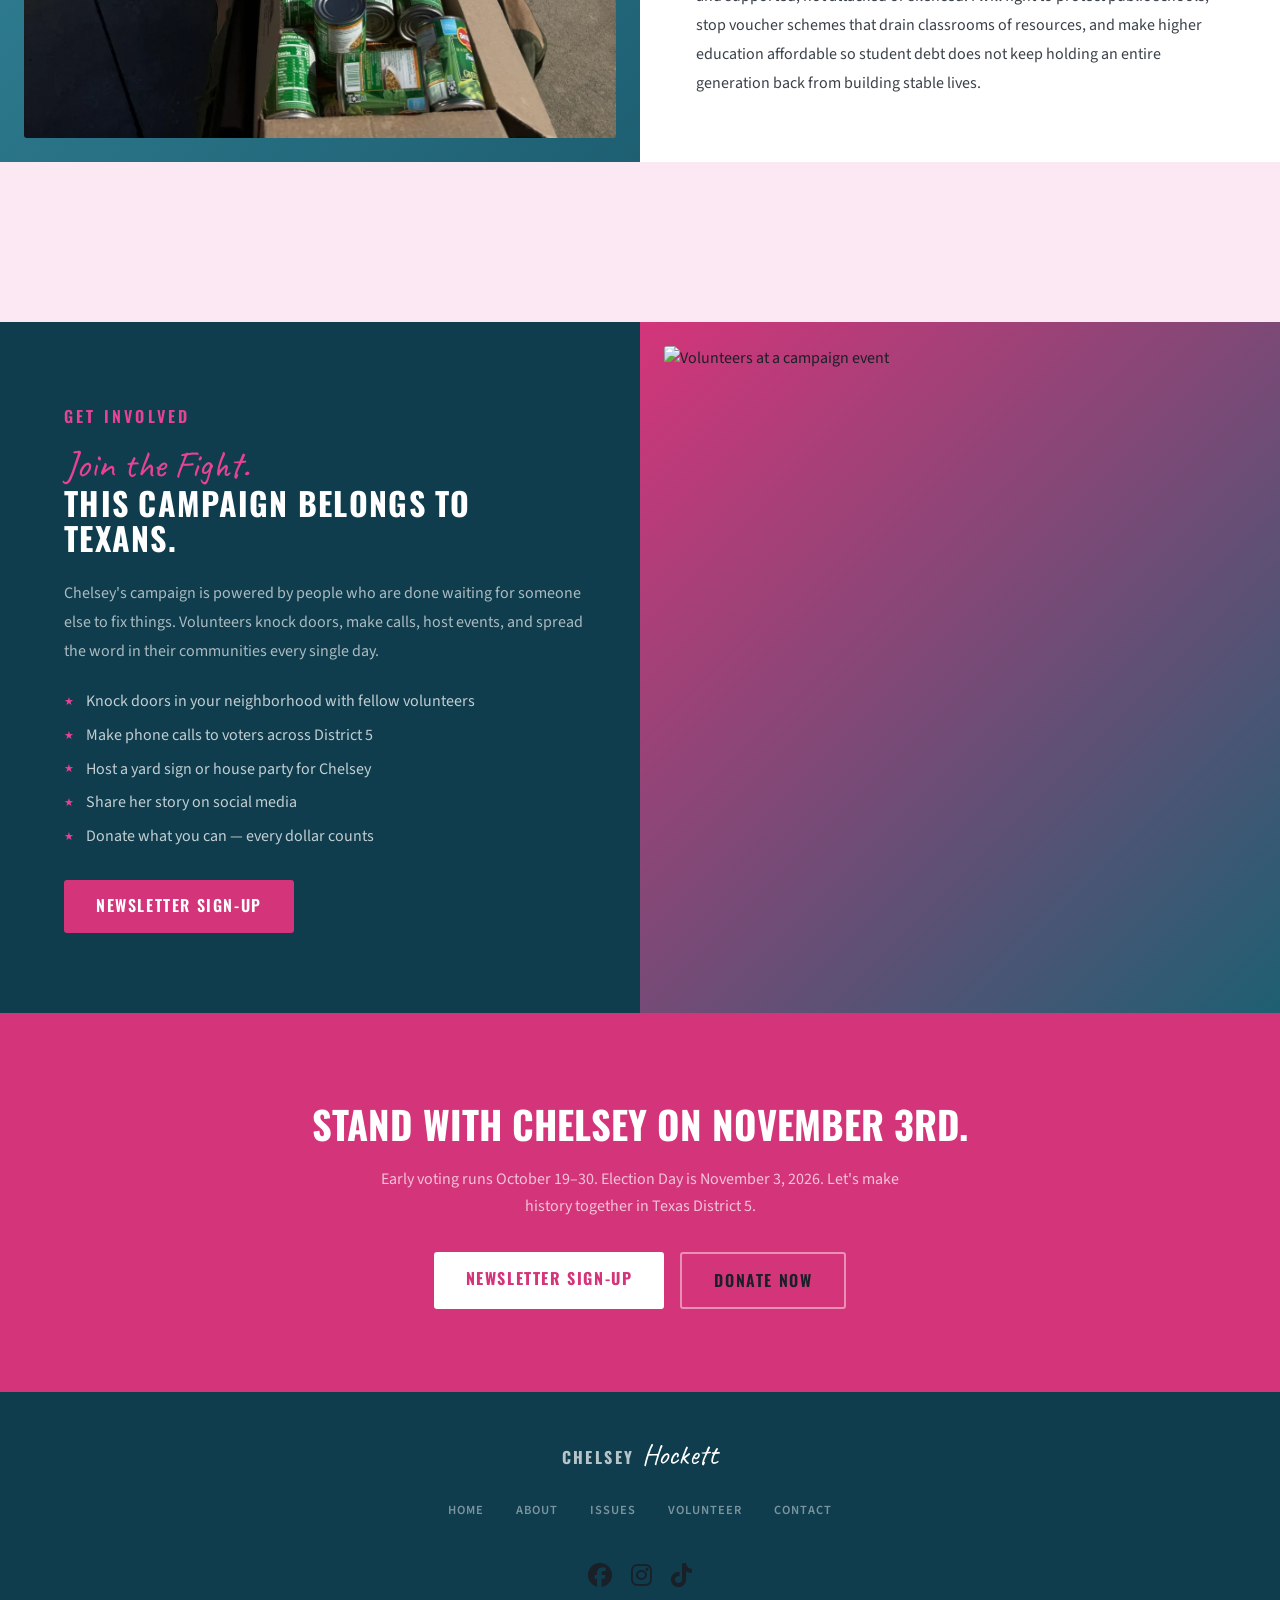
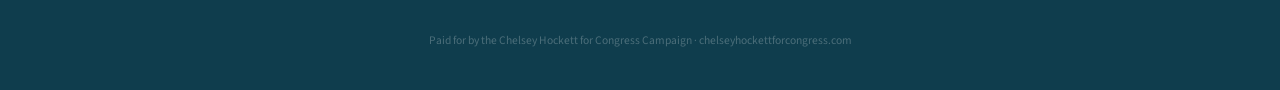
==== commit 366fe5dd: "rearranged sections" ====
--- a/about.html
+++ b/about.html
@@ -1,241 +1,218 @@
 <!doctype html>
 <html lang="en">
-  <head>
-    <meta charset="UTF-8" />
-    <meta name="viewport" content="width=device-width, initial-scale=1.0" />
-    <title>About – Chelsey Hockett for Congress</title>
-    <link rel="icon" href="images/logo.svg" type="image/svg+xml" />
-    <link
-      href="https://fonts.googleapis.com/css2?family=Oswald:wght@400;600;700&family=Satisfy&family=Source+Sans+3:wght@400;600&display=swap"
-      rel="stylesheet"
-    />
-    <link
-      href="https://fonts.googleapis.com/css2?family=Caveat:wght@400..700&family=Oswald:wght@400;600;700&family=Satisfy&family=Source+Sans+3:wght@400;600&display=swap"
-      rel="stylesheet"
-    />
-    <link
-      rel="stylesheet"
-      href="https://cdnjs.cloudflare.com/ajax/libs/font-awesome/6.5.0/css/all.min.css"
-    />
-    <link rel="stylesheet" href="css/style.css" />
-  </head>
-
-  <body>
-    <!-- NAV -->
-    <nav>
-      <div class="nav-logo">
-        <span class="nav-logo-bold">Chelsey</span>
-        <span class="nav-logo-script">Hockett</span>
-      </div>
-      <button
-        class="nav-toggle"
-        aria-label="Toggle navigation"
-        onclick="
+
+<head>
+  <!-- Google tag (gtag.js) -->
+  <script async src="https://www.googletagmanager.com/gtag/js?id=G-4K5XQN76HF"></script>
+  <script>
+    window.dataLayer = window.dataLayer || [];
+    function gtag() { dataLayer.push(arguments); }
+    gtag('js', new Date());
+
+    gtag('config', 'G-4K5XQN76HF');
+  </script>
+  <meta charset="UTF-8" />
+  <meta name="viewport" content="width=device-width, initial-scale=1.0" />
+  <title>About – Chelsey Hockett for Congress</title>
+  <link rel="icon" href="images/logo.svg" type="image/svg+xml" />
+  <link
+    href="https://fonts.googleapis.com/css2?family=Oswald:wght@400;600;700&family=Satisfy&family=Source+Sans+3:wght@400;600&display=swap"
+    rel="stylesheet" />
+  <link
+    href="https://fonts.googleapis.com/css2?family=Caveat:wght@400..700&family=Oswald:wght@400;600;700&family=Satisfy&family=Source+Sans+3:wght@400;600&display=swap"
+    rel="stylesheet" />
+  <link rel="stylesheet" href="https://cdnjs.cloudflare.com/ajax/libs/font-awesome/6.5.0/css/all.min.css" />
+  <link rel="stylesheet" href="css/style.css" />
+</head>
+
+<body>
+  <!-- NAV -->
+  <nav>
+    <div class="nav-logo">
+      <span class="nav-logo-bold">Chelsey</span>
+      <span class="nav-logo-script">Hockett</span>
+    </div>
+    <button class="nav-toggle" aria-label="Toggle navigation" onclick="
           this.classList.toggle('open');
           document.querySelector('.nav-links').classList.toggle('open');
-        "
-      >
-        <span></span><span></span><span></span>
-      </button>
-      <ul class="nav-links">
-        <li><a href="index.html">Home</a></li>
-        <li><a href="about.html" class="active">About</a></li>
-        <li><a href="issues.html">Issues</a></li>
-        <li><a href="about.html#endorsements">Endorsements</a></li>
-        <li><a href="blog.html">Blog</a></li>
-        <li><a href="volunteer.html">Volunteer</a></li>
-        <li>
-          <a
-            href="https://secure.actblue.com/donate/chelseyhockettforcongress"
-            class="nav-donate"
-            >Donate</a
-          >
-        </li>
-      </ul>
-    </nav>
-
-    <!-- HERO -->
-    <section class="about-hero">
-      <div class="about-hero-photo">
-        <div class="photo-placeholder">
-          <img
-            src="images/chelsey.jpg"
-            alt="Chelsey Hockett smiling"
-            style="
+        ">
+      <span></span><span></span><span></span>
+    </button>
+    <ul class="nav-links">
+      <li><a href="index.html">Home</a></li>
+      <li><a href="about.html" class="active">About</a></li>
+      <li><a href="issues.html">Issues</a></li>
+      <li><a href="index.html#endorsements">Endorsements</a></li>
+      <li><a href="blog.html">Blog</a></li>
+      <li><a href="volunteer.html">Volunteer</a></li>
+      <li>
+        <a href="https://secure.actblue.com/donate/chelseyhockettforcongress" class="nav-donate">Donate</a>
+      </li>
+    </ul>
+  </nav>
+
+  <!-- HERO -->
+  <section class="about-hero">
+    <div class="about-hero-photo">
+      <div class="photo-placeholder">
+        <img src="images/chelsey.jpg" alt="Chelsey Hockett smiling" style="
               position: absolute;
               top: 0;
               left: 0;
               width: 100%;
               height: 100%;
               object-fit: cover;
-            "
-          />
-        </div>
-      </div>
-      <div class="about-hero-text">
-        <p class="section-label">Meet the Candidate</p>
-        <div class="hero-name-display">
-          <span class="first">Chelsey</span>
-          <span class="last">Hockett</span>
-        </div>
-        <div class="hero-descriptor">
-          <span class="descriptor-tag">Mother of Two</span>
-          <span class="descriptor-tag">East Texan</span>
-          <span class="descriptor-tag">Community Organizer</span>
-          <span class="descriptor-tag">Not a Career Politician</span>
-        </div>
-        <p class="hero-intro">
-          I'm part of a hard-working family in Terrell, Texas. I know what it
-          means to stretch a budget and watch leaders in Washington ignore the
-          real struggles of everyday people. That's why I'm running for
-          Congress.
-        </p>
-        <a href="#her-story" class="btn-pink">Read Her Story ↓</a>
-      </div>
-    </section>
-
-    <!-- IDENTITY STRIP -->
-    <div class="identity-strip">
-      <div class="identity-item">
-        <div class="identity-icon">
-          <svg viewBox="0 0 24 24">
-            <path
-              d="M16 11c1.66 0 2.99-1.34 2.99-3S17.66 5 16 5c-1.66 0-3 1.34-3 3s1.34 3 3 3zm-8 0c1.66 0 2.99-1.34 2.99-3S9.66 5 8 5C6.34 5 5 6.34 5 8s1.34 3 3 3zm0 2c-2.33 0-7 1.17-7 3.5V19h14v-2.5c0-2.33-4.67-3.5-7-3.5zm8 0c-.29 0-.62.02-.97.05 1.16.84 1.97 1.97 1.97 3.45V19h6v-2.5c0-2.33-4.67-3.5-7-3.5z"
-            />
-          </svg>
-        </div>
-        <h3>Mom of Two</h3>
-        <p>Raising her kids right here in East Texas</p>
-      </div>
-      <div class="identity-item">
-        <div class="identity-icon">
-          <svg viewBox="0 0 24 24">
-            <path
-              d="M12 2C8.13 2 5 5.13 5 9c0 5.25 7 13 7 13s7-7.75 7-13c0-3.87-3.13-7-7-7zm0 9.5c-1.38 0-2.5-1.12-2.5-2.5s1.12-2.5 2.5-2.5 2.5 1.12 2.5 2.5-1.12 2.5-2.5 2.5z"
-            />
-          </svg>
-        </div>
-        <h3>Terrell, Texas</h3>
-        <p>Rooted in this community</p>
-      </div>
-      <div class="identity-item">
-        <div class="identity-icon">
-          <svg viewBox="0 0 24 24">
-            <path
-              d="M17 12h-5v5h5v-5zM16 1v2H8V1H6v2H5c-1.11 0-1.99.9-1.99 2L3 19c0 1.1.89 2 2 2h14c1.1 0 2-.9 2-2V5c0-1.1-.9-2-2-2h-1V1h-2zm3 18H5V8h14v11z"
-            />
-          </svg>
-        </div>
-        <h3>November 3, 2026</h3>
-        <p>Early voting October 19–30 · TX District 5</p>
-      </div>
-      <div class="identity-item">
-        <div class="identity-icon">
-          <svg viewBox="0 0 24 24">
-            <path
-              d="M19 3H5c-1.1 0-2 .9-2 2v14c0 1.1.9 2 2 2h14c1.1 0 2-.9 2-2V5c0-1.1-.9-2-2-2zm-7 14H7v-2h5v2zm5-4H7v-2h10v2zm0-4H7V7h10v2z"
-            />
-          </svg>
-        </div>
-        <h3>People-Powered</h3>
-        <p>No corporate PACs. No billionaire donors.</p>
-      </div>
-    </div>
-
-    <!-- STORY SECTIONS -->
-    <div id="her-story">
-      <!-- Chapter 1: Who She Is -->
-      <div class="story-section">
-        <div class="story-text cream">
-          <h2>My Working-Class Background.</h2>
-          <p>
-            I am part of a hard-working union family in Terrell, Texas. Unions
-            have brought good wages, quality healthcare, and fair treatment to
-            my family and so many others throughout our state. I know that many,
-            many Texas families have not had a union to help them obtain a
-            living wage and decent quality of life. I am running for Congress
-            because I want to stand up for ALL working-class issues that the
-            leaders in charge of our government have forgotten about.
-          </p>
-        </div>
-        <div class="story-photo deep-bg" style="padding: 1.5rem">
-          <img
-            src="images/chelseyandava.jpg"
-            alt="Chelsey Hockett holding her daughter"
-            style="
+            " />
+      </div>
+    </div>
+    <div class="about-hero-text">
+      <p class="section-label">Meet the Candidate</p>
+      <div class="hero-name-display">
+        <span class="first">Chelsey</span>
+        <span class="last">Hockett</span>
+      </div>
+      <div class="hero-descriptor">
+        <span class="descriptor-tag">Mother of Two</span>
+        <span class="descriptor-tag">East Texan</span>
+        <span class="descriptor-tag">Community Organizer</span>
+        <span class="descriptor-tag">Not a Career Politician</span>
+      </div>
+      <p class="hero-intro">
+        I'm part of a hard-working family in Terrell, Texas. I know what it
+        means to stretch a budget and watch leaders in Washington ignore the
+        real struggles of everyday people. That's why I'm running for
+        Congress.
+      </p>
+      <a href="#her-story" class="btn-pink">Read Her Story ↓</a>
+    </div>
+  </section>
+
+  <!-- IDENTITY STRIP -->
+  <div class="identity-strip">
+    <div class="identity-item">
+      <div class="identity-icon">
+        <svg viewBox="0 0 24 24">
+          <path
+            d="M16 11c1.66 0 2.99-1.34 2.99-3S17.66 5 16 5c-1.66 0-3 1.34-3 3s1.34 3 3 3zm-8 0c1.66 0 2.99-1.34 2.99-3S9.66 5 8 5C6.34 5 5 6.34 5 8s1.34 3 3 3zm0 2c-2.33 0-7 1.17-7 3.5V19h14v-2.5c0-2.33-4.67-3.5-7-3.5zm8 0c-.29 0-.62.02-.97.05 1.16.84 1.97 1.97 1.97 3.45V19h6v-2.5c0-2.33-4.67-3.5-7-3.5z" />
+        </svg>
+      </div>
+      <h3>Mom of Two</h3>
+      <p>Raising her kids right here in East Texas</p>
+    </div>
+    <div class="identity-item">
+      <div class="identity-icon">
+        <svg viewBox="0 0 24 24">
+          <path
+            d="M12 2C8.13 2 5 5.13 5 9c0 5.25 7 13 7 13s7-7.75 7-13c0-3.87-3.13-7-7-7zm0 9.5c-1.38 0-2.5-1.12-2.5-2.5s1.12-2.5 2.5-2.5 2.5 1.12 2.5 2.5-1.12 2.5-2.5 2.5z" />
+        </svg>
+      </div>
+      <h3>Terrell, Texas</h3>
+      <p>Rooted in this community</p>
+    </div>
+    <div class="identity-item">
+      <div class="identity-icon">
+        <svg viewBox="0 0 24 24">
+          <path
+            d="M17 12h-5v5h5v-5zM16 1v2H8V1H6v2H5c-1.11 0-1.99.9-1.99 2L3 19c0 1.1.89 2 2 2h14c1.1 0 2-.9 2-2V5c0-1.1-.9-2-2-2h-1V1h-2zm3 18H5V8h14v11z" />
+        </svg>
+      </div>
+      <h3>November 3, 2026</h3>
+      <p>Early voting October 19–30 · TX District 5</p>
+    </div>
+    <div class="identity-item">
+      <div class="identity-icon">
+        <svg viewBox="0 0 24 24">
+          <path
+            d="M19 3H5c-1.1 0-2 .9-2 2v14c0 1.1.9 2 2 2h14c1.1 0 2-.9 2-2V5c0-1.1-.9-2-2-2zm-7 14H7v-2h5v2zm5-4H7v-2h10v2zm0-4H7V7h10v2z" />
+        </svg>
+      </div>
+      <h3>People-Powered</h3>
+      <p>No corporate PACs. No billionaire donors.</p>
+    </div>
+  </div>
+
+  <!-- STORY SECTIONS -->
+  <div id="her-story">
+    <!-- Chapter 1: Who She Is -->
+    <div class="story-section">
+      <div class="story-text cream">
+        <h2>My Working-Class Background.</h2>
+        <p>
+          I am part of a hard-working union family in Terrell, Texas. Unions
+          have brought good wages, quality healthcare, and fair treatment to
+          my family and so many others throughout our state. I know that many,
+          many Texas families have not had a union to help them obtain a
+          living wage and decent quality of life. I am running for Congress
+          because I want to stand up for ALL working-class issues that the
+          leaders in charge of our government have forgotten about.
+        </p>
+      </div>
+      <div class="story-photo deep-bg" style="padding: 1.5rem">
+        <img src="images/chelseyandava.jpg" alt="Chelsey Hockett holding her daughter" style="
               width: 100%;
               height: 100%;
               object-fit: contain;
               display: block;
               border-radius: 3px;
-            "
-          />
-        </div>
-      </div>
-
-      <!-- Chapter 2: Why She's Running -->
-      <div class="story-section reverse">
-        <div class="story-text">
-          <h2>Why I'm Running.</h2>
-          <p>
-            I’m running for Congress because you deserve a representative who is
-            not controlled by wealthy donors and who will actually fight for
-            health care, education, and dignity for every Texan, in every walk
-            of life.
-            <b
-              >I am tired of watching politicians and power brokers in
-              Washington pretend they don’t see the rising cost of food,
-              housing, health care, and childcare. My family is NOT living in
-              the "Golden Age of America".</b
-            >
-          </p>
-        </div>
-        <div class="story-photo deep-bg" style="padding: 1.5rem">
-          <img
-            src="images/registeredDem2.png"
-            alt="Chelsey Hockett holding a plaque that says 'Registered Democrat'"
-            style="
+            " />
+      </div>
+    </div>
+
+    <!-- Chapter 2: Why She's Running -->
+    <div class="story-section reverse">
+      <div class="story-text">
+        <h2>Why I'm Running.</h2>
+        <p>
+          I’m running for Congress because you deserve a representative who is
+          not controlled by wealthy donors and who will actually fight for
+          health care, education, and dignity for every Texan, in every walk
+          of life.
+          <b>I am tired of watching politicians and power brokers in
+            Washington pretend they don’t see the rising cost of food,
+            housing, health care, and childcare. My family is NOT living in
+            the "Golden Age of America".</b>
+        </p>
+      </div>
+      <div class="story-photo deep-bg" style="padding: 1.5rem">
+        <img src="images/registeredDem2.png" alt="Chelsey Hockett holding a plaque that says 'Registered Democrat'"
+          style="
               width: 100%;
               height: 100%;
               object-fit: contain;
               display: block;
               border-radius: 3px;
-            "
-          />
-        </div>
-      </div>
-
-      <!-- PULL QUOTE -->
-      <!-- <div class="full-quote">
+            " />
+      </div>
+    </div>
+
+    <!-- PULL QUOTE -->
+    <!-- <div class="full-quote">
     <blockquote>"I'm running because you deserve someone in Congress who knows what a grocery bill feels like. Someone who isn't beholden to donors, only to their constituents."</blockquote>
     <cite>— Chelsey Hockett</cite>
   </div>
 -->
-      <!-- Chapter 3: Community -->
-      <div class="story-section">
-        <div class="story-text cream">
-          <h2>Rooted in This Community.</h2>
-          <p>
-            I’m not a career politician. I’m a mom and a neighbor, and staying
-            quiet has never really been an option for me. When something is
-            wrong, I show up. That’s meant organizing with friends, working with
-            local Democrats, speaking at meetings, and protesting when our
-            rights or our communities are under attack.
-          </p>
-          <p>
-            I’ve marched with parents, stood with teachers and nurses, and
-            joined neighbors at rallies across East Texas. I’ve supported
-            grassroots candidates and pushed to make sure our community isn’t
-            ignored or talked over. This campaign isn’t about politics for the
-            sake of politics. It’s about doing the work, telling the truth, and
-            showing up for each other when it matters.
-          </p>
-        </div>
-        <div class="story-photo pink-bg">
-          <img
-            src="images/mesquite.jpg"
-            alt="Mesquite community scene"
-            style="
+    <!-- Chapter 3: Community -->
+    <div class="story-section">
+      <div class="story-text cream">
+        <h2>Rooted in This Community.</h2>
+        <p>
+          I’m not a career politician. I’m a mom and a neighbor, and staying
+          quiet has never really been an option for me. When something is
+          wrong, I show up. That’s meant organizing with friends, working with
+          local Democrats, speaking at meetings, and protesting when our
+          rights or our communities are under attack.
+        </p>
+        <p>
+          I’ve marched with parents, stood with teachers and nurses, and
+          joined neighbors at rallies across East Texas. I’ve supported
+          grassroots candidates and pushed to make sure our community isn’t
+          ignored or talked over. This campaign isn’t about politics for the
+          sake of politics. It’s about doing the work, telling the truth, and
+          showing up for each other when it matters.
+        </p>
+      </div>
+      <div class="story-photo pink-bg">
+        <img src="images/mesquite.jpg" alt="Mesquite community scene" style="
               position: absolute;
               top: 1.5rem;
               left: 1.5rem;
@@ -243,50 +220,46 @@
               height: calc(100% - 3rem);
               object-fit: cover;
               border-radius: 3px;
-            "
-          />
-        </div>
-      </div>
-
-      <!-- Chapter 4: What She Believes -->
-      <div class="story-section reverse">
-        <div class="story-text">
-          <h2>Top 3 Issues</h2>
-          <h3>Anti-Corruption</h3>
-          <p>
-            No one is disposable. That means ending mass detention, protecting
-            LGBTQ+ people, and treating every person with humanity under the
-            law. It means protecting the right to organize, because unions are
-            how working people protect themselves. And it means restoring the
-            Voting Rights Act and overturning Citizens United so that democracy
-            works for people, not billionaires.
-          </p>
-          <h3>Health Care</h3>
-          <p>
-            Health care is a human right. Every Texan should be able to get care
-            without fear, shame, or financial ruin. That includes maternal
-            health, reproductive care, mental health, and childcare. I will
-            fight for Medicare for All, protect and restore reproductive rights,
-            strengthen rural hospitals, and make sure no family ever has to
-            choose between groceries and seeing a doctor.
-          </p>
-          <h3>Affordability</h3>
-          <p>
-            Public education is how we build real opportunity and real equity.
-            Our kids deserve honest history, peer-reviewed science, the arts,
-            and schools that are safe, well funded, and free from political
-            games. Teachers should be respected and supported, not attacked or
-            silenced. I will fight to protect public schools, stop voucher
-            schemes that drain classrooms of resources, and make higher
-            education affordable so student debt does not keep holding an entire
-            generation back from building stable lives.
-          </p>
-        </div>
-        <div class="story-photo teal-bg">
-          <img
-            src="images/nolan.jpg"
-            alt="Nolan wheeling a wagon of canned goods to donate"
-            style="
+            " />
+      </div>
+    </div>
+
+    <!-- Chapter 4: What She Believes -->
+    <div class="story-section reverse">
+      <div class="story-text">
+        <h2>Top 3 Issues</h2>
+        <h3>Anti-Corruption</h3>
+        <p>
+          No one is disposable. That means ending mass detention, protecting
+          LGBTQ+ people, and treating every person with humanity under the
+          law. It means protecting the right to organize, because unions are
+          how working people protect themselves. And it means restoring the
+          Voting Rights Act and overturning Citizens United so that democracy
+          works for people, not billionaires.
+        </p>
+        <h3>Health Care</h3>
+        <p>
+          Health care is a human right. Every Texan should be able to get care
+          without fear, shame, or financial ruin. That includes maternal
+          health, reproductive care, mental health, and childcare. I will
+          fight for Medicare for All, protect and restore reproductive rights,
+          strengthen rural hospitals, and make sure no family ever has to
+          choose between groceries and seeing a doctor.
+        </p>
+        <h3>Affordability</h3>
+        <p>
+          Public education is how we build real opportunity and real equity.
+          Our kids deserve honest history, peer-reviewed science, the arts,
+          and schools that are safe, well funded, and free from political
+          games. Teachers should be respected and supported, not attacked or
+          silenced. I will fight to protect public schools, stop voucher
+          schemes that drain classrooms of resources, and make higher
+          education affordable so student debt does not keep holding an entire
+          generation back from building stable lives.
+        </p>
+      </div>
+      <div class="story-photo teal-bg">
+        <img src="images/nolan.jpg" alt="Nolan wheeling a wagon of canned goods to donate" style="
               position: absolute;
               top: 1.5rem;
               left: 1.5rem;
@@ -294,273 +267,18 @@
               height: calc(100% - 3rem);
               object-fit: cover;
               border-radius: 3px;
-            "
-          />
-        </div>
-      </div>
-    </div>
-
-    <!-- ENDORSEMENTS -->
-    <section class="endorsements" id="endorsements">
-      <p class="section-label">
-        Endorsed By Organizations <br />That Fight for ALL People
-      </p>
-
-      <div class="endorse-grid">
-        <a
-          href="https://texasaflcio.org/news/endorsements"
-          target="_blank"
-          rel="noopener noreferrer"
-        >
-          <div class="endorse-badge">
-            <div>
-              <img
-                src="images/aflcio.png"
-                alt="Texas AFL-CIO logo"
-                style="
-                  width: 80px;
-                  height: 40px;
-                  object-fit: contain;
-                  display: block;
-                "
-              />
-              Texas AFL-CIO
-            </div>
-          </div>
-        </a>
-
-        <a
-          href="https://www.stonewalldemocratsofdallas.com/endorsements"
-          target="_blank"
-          rel="noopener noreferrer"
-        >
-          <div class="endorse-badge">
-            <div>
-              <img
-                src="images/stonewalldallasdemslogo.png"
-                alt="Dallas Stonewall Democrats logo"
-                style="
-                  width: 100px;
-                  height: 50px;
-                  object-fit: contain;
-                  display: block;
-                  margin: 0 auto;
-                "
-              />
-            </div>
-            Stonewall Democrats of Dallas
-          </div>
-        </a>
-
-        <a
-          href="https://dallascountyeastdemocrats.com"
-          target="_blank"
-          rel="noopener noreferrer"
-        >
-          <div class="endorse-badge">
-            <div>
-              <img
-                src="images/dallascountyeastdems.png"
-                alt="Dallas County East Democrats logo"
-                style="
-                  width: 100px;
-                  height: 50px;
-                  object-fit: contain;
-                  display: block;
-                  margin: 0 auto;
-                "
-              />
-            </div>
-            Dallas County East Democrats
-          </div>
-        </a>
-
-        <a
-          href="https://www.texasasiandemocrats.org/endorsements"
-          target="_blank"
-          rel="noopener noreferrer"
-        >
-          <div class="endorse-badge">
-            <div>
-              <img
-                src="images/AADT-logo.png"
-                alt="Asian American Democrats of Texas Logo"
-                style="
-                  width: 100px;
-                  height: 50px;
-                  object-fit: contain;
-                  display: block;
-                  margin: 0 auto;
-                "
-              />
-            </div>
-            Asian American Democrats of Texas
-          </div>
-        </a>
-
-        <a
-          href="https://couragefordemocracy.com/candidates/?_state=tx"
-          target="_blank"
-          rel="noopener noreferrer"
-        >
-          <div class="endorse-badge">
-            <div>
-              <img
-                src="images/CFD-logo.png"
-                alt="Courage For Democracy Logo"
-                style="
-                  width: 100px;
-                  height: 50px;
-                  object-fit: contain;
-                  display: block;
-                  margin: 0 auto;
-                "
-              />
-            </div>
-            Courage For Democracy Candidates
-          </div>
-        </a>
-
-        <a
-          href="https://www.facebook.com/groups/netxnow/posts/1466183951715568/"
-          target="_blank"
-          rel="noopener noreferrer"
-        >
-          <div class="endorse-badge">
-            <div>
-              <img
-                src="images/netxnow.png"
-                alt="NetX Now Logo"
-                style="
-                  width: 100px;
-                  height: 50px;
-                  object-fit: contain;
-                  display: block;
-                  margin: 0 auto;
-                "
-              />
-            </div>
-            Northeast Texas National Organization for Women
-          </div>
-        </a>
-
-        <a
-          href="https://www.progressivevictory.win/endorsements"
-          target="_blank"
-          rel="noopener noreferrer"
-        >
-          <div class="endorse-badge">
-            <div>
-              <img
-                src="images/progvictorylogo.png"
-                alt="Progressive Victory Logo"
-                style="
-                  width: 100px;
-                  height: 50px;
-                  object-fit: contain;
-                  display: block;
-                  margin: 0 auto;
-                  background-color: teal;
-                "
-              />
-            </div>
-            Progressive Victory
-          </div>
-        </a>
-
-        <a
-          href="https://www.dcstatehoodpac.com/endorsements"
-          target="_blank"
-          rel="noopener noreferrer"
-        >
-          <div class="endorse-badge">
-            <div>
-              <img
-                src="images/DCSTATEHOODPAC.png"
-                alt="DC Statehood PAC 2026 logo"
-                style="
-                  width: 100px;
-                  height: 50px;
-                  object-fit: contain;
-                  display: block;
-                  margin: 0 auto;
-                "
-              />
-            </div>
-            DC Statehood PAC 2026
-          </div>
-        </a>
-
-        <a
-          href="https://nwpc.org/endorsed-candidates/"
-          target="_blank"
-          rel="noopener noreferrer"
-        >
-          <div class="endorse-badge">
-            <div>
-              <img
-                src="images/nwpc.png"
-                alt="National Women's Political Caucus logo"
-                style="
-                  width: 100px;
-                  height: 50px;
-                  object-fit: contain;
-                  display: block;
-                  margin: 0 auto;
-                "
-              />
-            </div>
-            National Women's Political Caucus
-          </div>
-        </a>
-
-        <a
-          href="https://dallasyoungdems.org"
-          target="_blank"
-          rel="noopener noreferrer"
-        >
-          <div class="endorse-badge">
-            <div>
-              <img
-                src="images/dcydlogo.png"
-                alt="Dallas County Young Democrats logo"
-                style="
-                  width: 100px;
-                  height: 50px;
-                  object-fit: contain;
-                  display: block;
-                  margin: 0 auto;
-                "
-              />
-            </div>
-            Dallas County Young Democrats
-          </div>
-        </a>
-
-        <a
-          href="https://gunsensevoter.org/candidates/67c1396a60f58b2dcf32dbe10938177019f2ec7bf754ae1a6b81681a5130b4a3/"
-          target="_blank"
-          rel="noopener noreferrer"
-        >
-          <div class="endorse-badge">
-            <div>
-              <img
-                src="images/mdagslogo.png"
-                alt="Moms Demand Action logo"
-                style="
-                  width: 100px;
-                  height: 50px;
-                  object-fit: contain;
-                  display: block;
-                  margin: 0 auto;
-                "
-              />
-            </div>
-            Moms Demand Action
-          </div>
-        </a>
-
-        <!--<a href="" target="_blank" rel="noopener noreferrer">
+            " />
+      </div>
+    </div>
+  </div>
+
+  <!--SOCIALS-->
+  <section class="socials">
+    <div class="sk-instagram-feed" data-embed-id="25700938"></div>
+    <script src="https://widgets.sociablekit.com/instagram-feed/widget.js" defer></script>
+  </section>
+
+      <!--<a href="" target="_blank" rel="noopener noreferrer">
     <div class="endorse-badge">
       <div>
         <img src="images/" alt="" style="width: 100px; height: 50px; object-fit: contain; display: block; margin: 0 auto;">
@@ -569,41 +287,34 @@
     </div>
     </a>
   -->
-      </div>
-    </section>
-
-    <!-- INVOLVEMENT / VOLUNTEER -->
-    <section class="involvement">
-      <div class="involvement-text">
-        <p class="section-label">Get Involved</p>
-        <h2>
-          <span class="script">Join the Fight.</span>
-          This Campaign Belongs to Texans.
-        </h2>
-        <p>
-          Chelsey's campaign is powered by people who are done waiting for
-          someone else to fix things. Volunteers knock doors, make calls, host
-          events, and spread the word in their communities every single day.
-        </p>
-        <ul class="involvement-list">
-          <li>Knock doors in your neighborhood with fellow volunteers</li>
-          <li>Make phone calls to voters across District 5</li>
-          <li>Host a yard sign or house party for Chelsey</li>
-          <li>Share her story on social media</li>
-          <li>Donate what you can — every dollar counts</li>
-        </ul>
-        <a
-          href="https://lp.constantcontactpages.com/sl/wIpSok3"
-          class="btn-pink"
-          style="align-self: flex-start"
-          >Newsletter Sign-up</a
-        >
-      </div>
-      <div class="involvement-photo">
-        <img
-          src="images/volunteer.jpg"
-          alt="Volunteers at a campaign event"
-          style="
+    </div>
+  </section>
+
+  <!-- INVOLVEMENT / VOLUNTEER -->
+  <section class="involvement">
+    <div class="involvement-text">
+      <p class="section-label">Get Involved</p>
+      <h2>
+        <span class="script">Join the Fight.</span>
+        This Campaign Belongs to Texans.
+      </h2>
+      <p>
+        Chelsey's campaign is powered by people who are done waiting for
+        someone else to fix things. Volunteers knock doors, make calls, host
+        events, and spread the word in their communities every single day.
+      </p>
+      <ul class="involvement-list">
+        <li>Knock doors in your neighborhood with fellow volunteers</li>
+        <li>Make phone calls to voters across District 5</li>
+        <li>Host a yard sign or house party for Chelsey</li>
+        <li>Share her story on social media</li>
+        <li>Donate what you can — every dollar counts</li>
+      </ul>
+      <a href="https://lp.constantcontactpages.com/sl/wIpSok3" class="btn-pink"
+        style="align-self: flex-start">Newsletter Sign-up</a>
+    </div>
+    <div class="involvement-photo">
+      <img src="images/volunteer.jpg" alt="Volunteers at a campaign event" style="
             position: absolute;
             top: 1.5rem;
             left: 1.5rem;
@@ -611,77 +322,54 @@
             height: calc(100% - 3rem);
             object-fit: cover;
             border-radius: 3px;
-          "
-        />
-      </div>
-    </section>
-
-    <!-- CTA -->
-    <section class="about-cta">
-      <h2>Stand With Chelsey on November 3rd.</h2>
-      <p>
-        Early voting runs October 19–30. Election Day is November 3, 2026. Let's
-        make history together in Texas District 5.
-      </p>
-      <div class="cta-buttons">
-        <a
-          href="https://lp.constantcontactpages.com/sl/wIpSok3"
-          class="btn-white"
-          >Newsletter Sign-up</a
-        >
-        <a
-          href="https://secure.actblue.com/donate/chelseyhockettforcongress"
-          class="btn-outline-white"
-          >Donate Now</a
-        >
-      </div>
-    </section>
-
-    <!-- FOOTER -->
-    <footer>
-      <div class="footer-logo">
-        <span class="footer-logo-bold">Chelsey</span>
-        <span class="footer-logo-script">Hockett</span>
-      </div>
-      <ul class="footer-links">
-        <li><a href="index.html">Home</a></li>
-        <li><a href="about.html">About</a></li>
-        <li><a href="issues.html">Issues</a></li>
-        <li><a href="volunteer.html">Volunteer</a></li>
-        <li>
-          <a href="mailto:campaign@chelseyhockettforcongress.com">Contact</a>
-        </li>
-      </ul>
-      <div class="footer-social">
-        <a
-          href="https://facebook.com/YOURPAGE"
-          target="_blank"
-          rel="noopener noreferrer"
-          aria-label="Facebook"
-        >
-          <i class="fa-brands fa-facebook"></i>
-        </a>
-        <a
-          href="https://instagram.com/YOURHANDLE"
-          target="_blank"
-          rel="noopener noreferrer"
-          aria-label="Instagram"
-        >
-          <i class="fa-brands fa-instagram"></i>
-        </a>
-        <a
-          href="https://tiktok.com/@YOURHANDLE"
-          target="_blank"
-          rel="noopener noreferrer"
-          aria-label="TikTok"
-        >
-          <i class="fa-brands fa-tiktok"></i>
-        </a>
-      </div>
-      <p class="footer-legal">
-        Paid for by the Chelsey Hockett for Congress Campaign ·
-        chelseyhockettforcongress.com
-      </p>
-    </footer>
-  </body>
-</html>
+          " />
+    </div>
+  </section>
+
+  <!-- CTA -->
+  <section class="about-cta">
+    <h2>Stand With Chelsey on November 3rd.</h2>
+    <p>
+      Early voting runs October 19–30. Election Day is November 3, 2026. Let's
+      make history together in Texas District 5.
+    </p>
+    <div class="cta-buttons">
+      <a href="https://lp.constantcontactpages.com/sl/wIpSok3" class="btn-white">Newsletter Sign-up</a>
+      <a href="https://secure.actblue.com/donate/chelseyhockettforcongress" class="btn-outline-white">Donate Now</a>
+    </div>
+  </section>
+
+  <!-- FOOTER -->
+  <footer>
+    <div class="footer-logo">
+      <span class="footer-logo-bold">Chelsey</span>
+      <span class="footer-logo-script">Hockett</span>
+    </div>
+    <ul class="footer-links">
+      <li><a href="index.html">Home</a></li>
+      <li><a href="about.html">About</a></li>
+      <li><a href="issues.html">Issues</a></li>
+      <li><a href="volunteer.html">Volunteer</a></li>
+      <li>
+        <a href="mailto:campaign@chelseyhockettforcongress.com">Contact</a>
+      </li>
+    </ul>
+    <div class="footer-social">
+      <a href="https://facebook.com/ChelseyHockettforCongress/" target="_blank" rel="noopener noreferrer" aria-label="Facebook">
+        <i class="fa-brands fa-facebook"></i>
+      </a>
+      <a href="https://instagram.com/chelseyhockettforcongress/" target="_blank" rel="noopener noreferrer" aria-label="Instagram">
+        <i class="fa-brands fa-instagram"></i>
+      </a>
+      <a href="https://tiktok.com/@hockettforcongress" target="_blank" rel="noopener noreferrer" aria-label="TikTok">
+        <i class="fa-brands fa-tiktok"></i>
+      </a>
+    </div>
+    <p class="footer-legal">
+      Paid for by the Chelsey Hockett for Congress Campaign ·
+      chelseyhockettforcongress.com
+    </p>
+  </footer>
+</body>
+
+</html>
--- a/css/style.css
+++ b/css/style.css
@@ -484,6 +484,7 @@
   font-size: 1rem;
   font-weight: 600;
   letter-spacing: 0.08em;
+  word-spacing: 0.2em;
   text-transform: uppercase;
   color: rgba(255,255,255,0.85);
   text-align: center;
@@ -860,7 +861,7 @@
 
 /* JOIN */
 .join-wrap {
-  background: var(--cream);
+  background: var(--pink-light);
   padding: 5rem 3rem;
 }
 
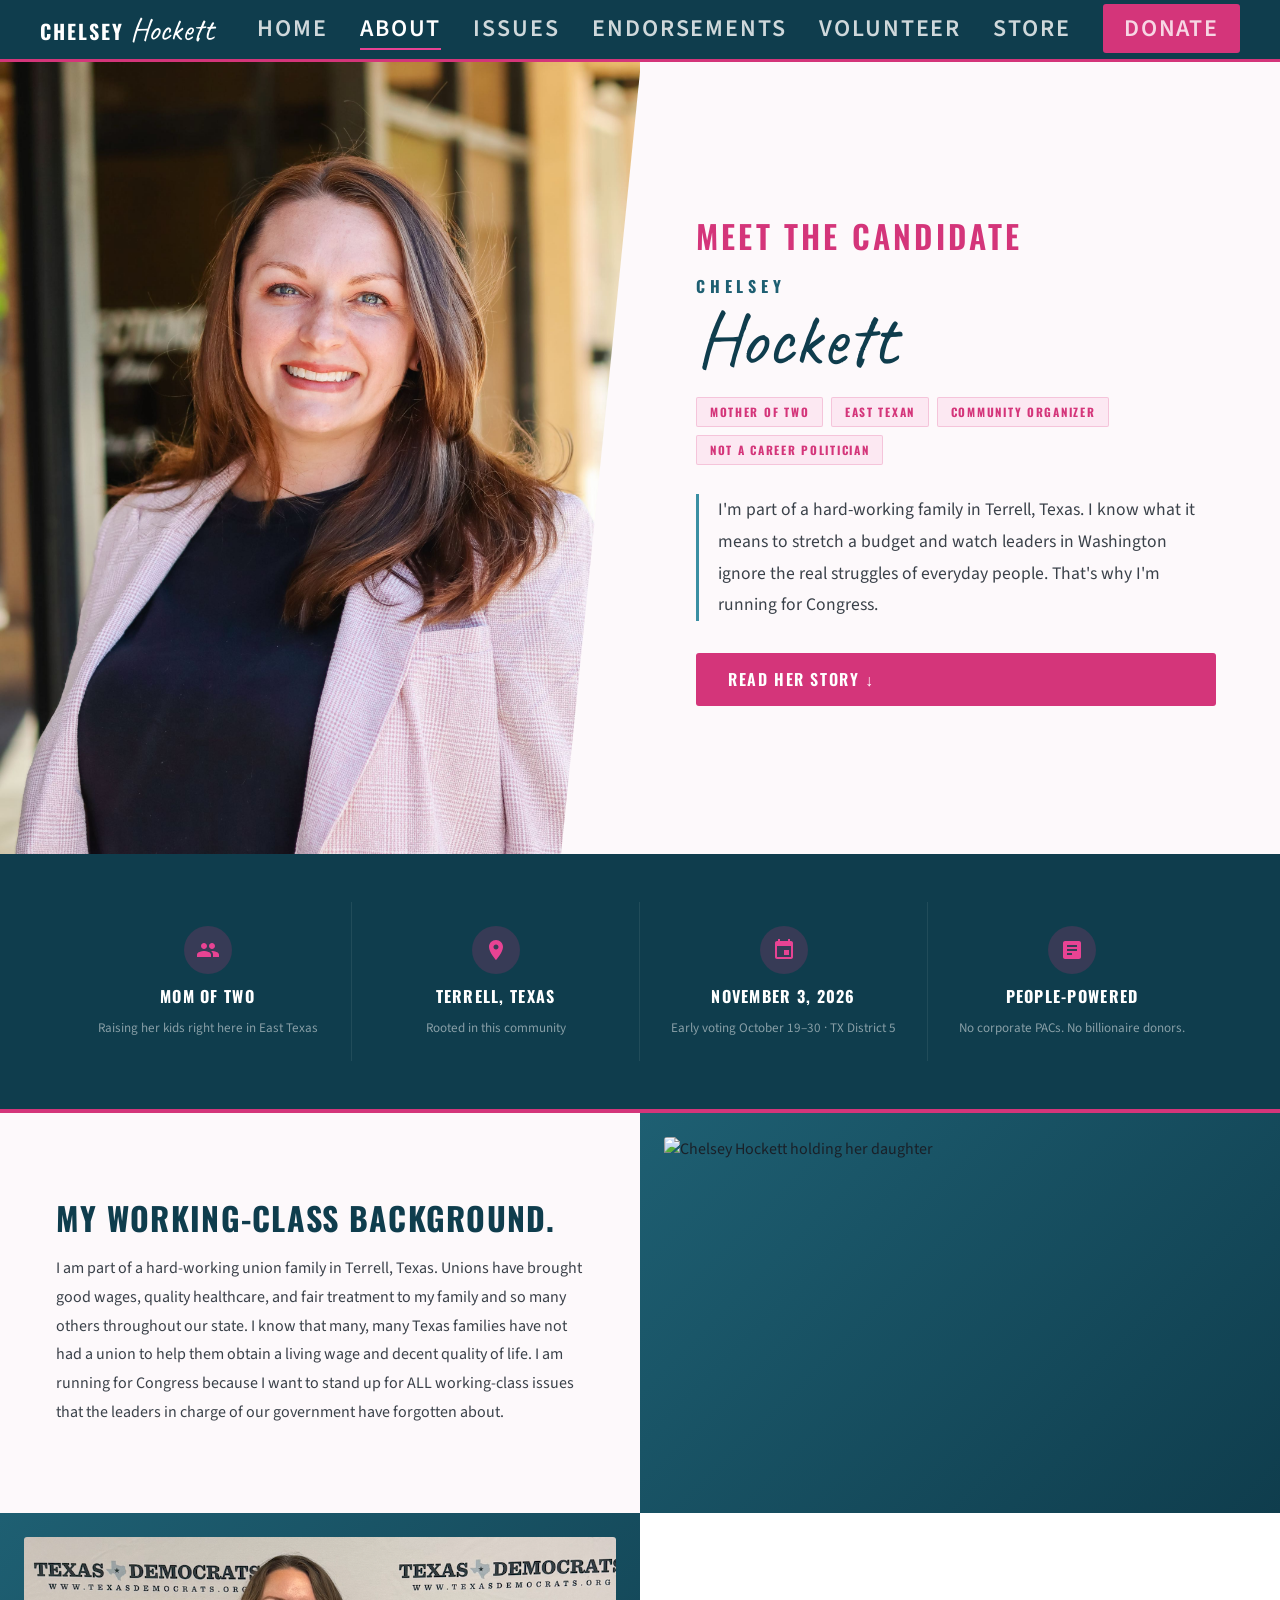
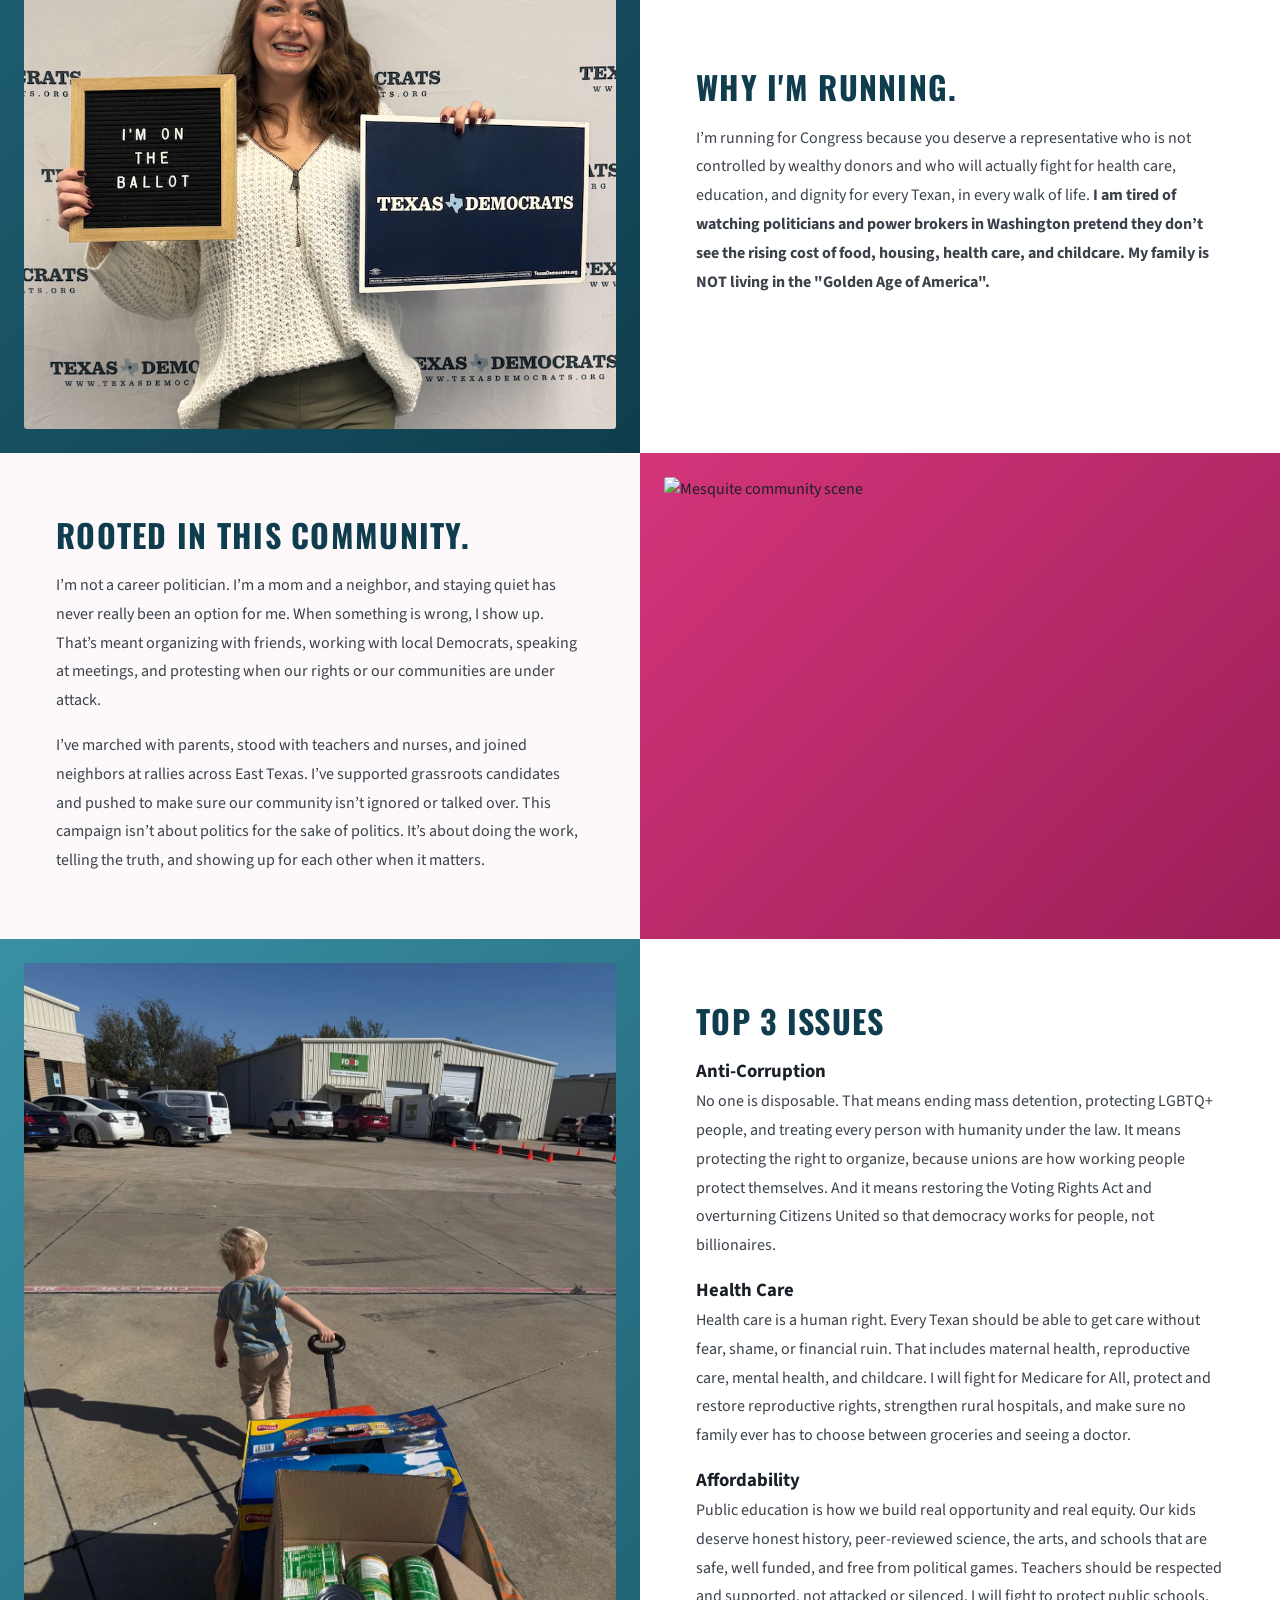
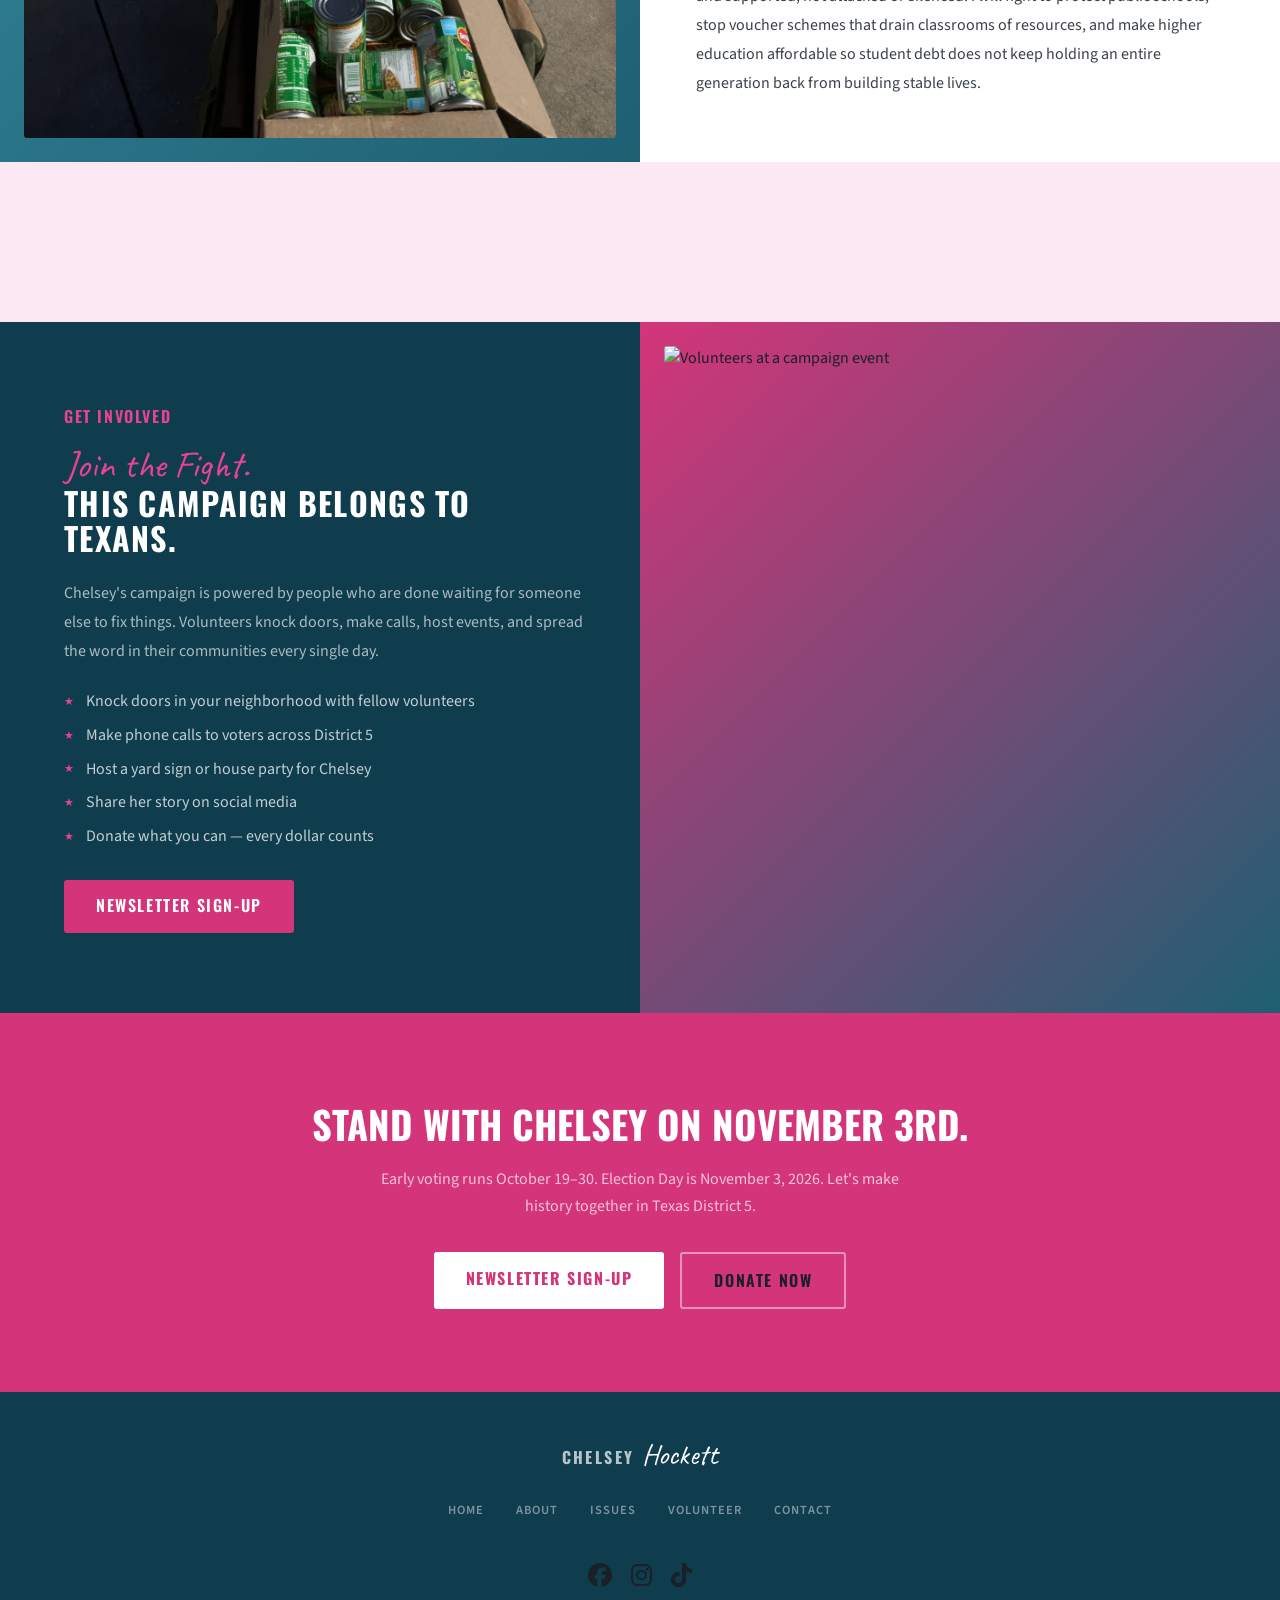
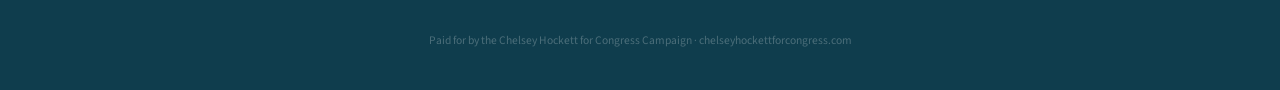
==== commit 67d90f2b: "removed nav link to blog and made updates to team blog function with login. added store page to link" ====
--- a/about.html
+++ b/about.html
@@ -43,8 +43,9 @@
       <li><a href="about.html" class="active">About</a></li>
       <li><a href="issues.html">Issues</a></li>
       <li><a href="index.html#endorsements">Endorsements</a></li>
-      <li><a href="blog.html">Blog</a></li>
+      <!--<li><a href="blog.html">Blog</a></li>-->
       <li><a href="volunteer.html">Volunteer</a></li>
+      <li><a href="store.html">Store</a></li>
       <li>
         <a href="https://secure.actblue.com/donate/chelseyhockettforcongress" class="nav-donate">Donate</a>
       </li>
--- a/css/style.css
+++ b/css/style.css
@@ -231,7 +231,7 @@
   font-family: 'Oswald', sans-serif;
   font-size: 2rem;
   font-weight: 600;
-  letter-spacing: 0.2em;
+  letter-spacing: 0.1em;
   text-transform: uppercase;
   color: var(--pink);
   margin-bottom: 0.8rem;
@@ -1320,7 +1320,7 @@
   text-transform: uppercase;
   color: var(--teal-deeper);
   margin-bottom: 3rem;
-  letter-spacing: 0.04em;
+  letter-spacing: 0.02em;
 }
 
 .endorse-grid {
@@ -2089,6 +2089,289 @@
     .upload-page { padding: 2.5rem 1.5rem 4rem; }
   }
 
+/* ---- Team login gate ---- */
+
+.upload-title-row {
+  display: flex;
+  align-items: center;
+  justify-content: space-between;
+  gap: 1rem;
+  margin-bottom: 0.8rem;
+}
+
+.upload-title-row h1 { margin-bottom: 0; }
+
+.team-login-btn {
+  font-family: 'Oswald', sans-serif;
+  font-size: 0.78rem;
+  font-weight: 600;
+  letter-spacing: 0.08em;
+  text-transform: uppercase;
+  color: var(--teal-dark);
+  background: var(--white);
+  border: 1px solid #c5d5dc;
+  padding: 0.5rem 0.9rem;
+  border-radius: 20px;
+  cursor: pointer;
+  white-space: nowrap;
+  transition: all 0.2s;
+}
+
+.team-login-btn:hover {
+  background: var(--pink);
+  border-color: var(--pink);
+  color: var(--white);
+}
+
+/* Composer and remove buttons are hidden until unlocked */
+.upload-composer { display: none; }
+body.unlocked .upload-composer { display: block; }
+
+.feed-post-meta .remove { display: none; }
+body.unlocked .feed-post-meta .remove { display: inline-block; }
+
+/* Login modal */
+.login-gate {
+  display: none;
+  position: fixed;
+  inset: 0;
+  background: rgba(15, 61, 77, 0.55);
+  align-items: center;
+  justify-content: center;
+  z-index: 300;
+}
+
+.login-gate.open { display: flex; }
+
+.login-gate-box {
+  background: var(--white);
+  border-radius: 4px;
+  border-top: 4px solid var(--pink);
+  padding: 2rem 2rem 1.5rem;
+  width: 100%;
+  max-width: 340px;
+  text-align: center;
+}
+
+.login-gate-box h3 {
+  font-family: 'Oswald', sans-serif;
+  font-weight: 700;
+  text-transform: uppercase;
+  letter-spacing: 0.04em;
+  color: var(--teal-deeper);
+  margin-bottom: 0.5rem;
+}
+
+.login-gate-box p {
+  font-size: 0.88rem;
+  color: var(--gray-mid);
+  margin-bottom: 1.1rem;
+}
+
+.login-gate-box input {
+  width: 100%;
+  padding: 0.7rem 0.85rem;
+  border: 1px solid #dde3e8;
+  border-radius: 3px;
+  font-family: 'Source Sans 3', sans-serif;
+  font-size: 0.95rem;
+  outline: none;
+  margin-bottom: 1rem;
+  box-sizing: border-box;
+}
+
+.login-gate-box input:focus { border-color: var(--teal); }
+
+.login-gate-actions {
+  display: flex;
+  gap: 0.6rem;
+}
+
+.login-gate-actions .btn-pink {
+  flex: 1;
+  padding: 0.7rem;
+  font-size: 0.85rem;
+}
+
+.login-gate-cancel {
+  flex: 1;
+  background: var(--white);
+  border: 1px solid #dde3e8;
+  border-radius: 3px;
+  font-family: 'Oswald', sans-serif;
+  font-size: 0.85rem;
+  font-weight: 600;
+  text-transform: uppercase;
+  letter-spacing: 0.05em;
+  color: var(--gray-mid);
+  cursor: pointer;
+}
+
+.login-gate-cancel:hover { color: var(--charcoal); }
+
+.login-gate-error {
+  display: none;
+  font-size: 0.8rem;
+  color: var(--pink);
+  margin-top: 0.8rem;
+  margin-bottom: 0;
+}  
+
+/* --- Store page layout (sticky footer) --- */
+body.store-page {
+  display: flex;
+  flex-direction: column;
+  min-height: 100vh;
+}
+
+.store-page hero {
+  display: block;
+  flex: 1 0 auto;
+  padding: 24px 32px;
+  max-width: 1100px;
+  margin: 0 auto;
+  width: 100%;
+  box-sizing: border-box;
+}
+
+.store-page footer {
+  flex-shrink: 0;
+}
+/* --- Brand row (logo + cart button) --- */
+.brand {
+  display: flex;
+  align-items: center;
+  gap: 12px;
+  margin-bottom: 8px;
+}
+
+.logo {
+  width: 44px;
+  height: 44px;
+  border-radius: 8px;
+  background: var(--teal-deeper);
+  color: var(--white);
+  display: flex;
+  align-items: center;
+  justify-content: center;
+  font-weight: 700;
+  flex-shrink: 0;
+}
+
+.cart {
+  background: var(--pink);
+  color: var(--white);
+  border: none;
+  padding: 10px 18px;
+  border-radius: 6px;
+  cursor: pointer;
+  font-weight: 600;
+  font-size: 14px;
+}
+
+.cart:hover {
+  background: var(--pink-bright);
+}
+
+.badge {
+  background: var(--white);
+  color: var(--pink);
+  border-radius: 50%;
+  padding: 2px 8px;
+  font-size: 12px;
+  margin-left: 6px;
+}
+
+/* --- Cart panel (sits above the product grid) --- */
+.cart-panel {
+  background: var(--white);
+  border: 1px solid #e5e5e5;
+  border-top: 3px solid var(--teal);
+  border-radius: 4px;
+  padding: 20px 24px;
+  margin: 20px 0 32px;
+}
+
+.cart-panel h3 {
+  margin-top: 0;
+  color: var(--teal-deeper);
+}
+
+#cartItems {
+  display: flex;
+  flex-direction: column;
+  gap: 8px;
+  min-height: 24px;
+  color: var(--gray-mid);
+  font-size: 14px;
+}
+
+.cart-panel button {
+  padding: 9px 18px;
+  border-radius: 6px;
+  border: none;
+  cursor: pointer;
+  font-weight: 600;
+  font-size: 14px;
+}
+
+#checkout {
+  background: var(--teal-deeper);
+  color: var(--white);
+}
+
+.secondary {
+  background: var(--gray-light);
+  color: var(--charcoal);
+}
+
+/* --- Product grid --- */
+.grid {
+  display: grid;
+  grid-template-columns: repeat(auto-fill, minmax(220px, 1fr));
+  gap: 20px;
+}
+
+.product-card {
+  background: var(--white);
+  border: 1px solid #e5e5e5;
+  border-top: 3px solid var(--pink);
+  border-radius: 4px;
+  overflow: hidden;
+  display: flex;
+  flex-direction: column;
+}
+
+.product-card img {
+  width: 100%;
+  aspect-ratio: 1 / 1;
+  object-fit: cover;
+}
+
+.product-card .product-info {
+  padding: 14px;
+  display: flex;
+  flex-direction: column;
+  gap: 6px;
+  flex: 1;
+}
+
+.product-card .product-price {
+  font-weight: 700;
+  color: var(--teal-deeper);
+}
+
+.product-card button {
+  margin-top: auto;
+  background: var(--teal-deeper);
+  color: var(--white);
+  border: none;
+  padding: 9px 14px;
+  border-radius: 6px;
+  cursor: pointer;
+  font-weight: 600;
+}
+
 /* MOBILE RESPONSIVE STYLES */
 
 /* Hamburger menu button - hidden on desktop */
